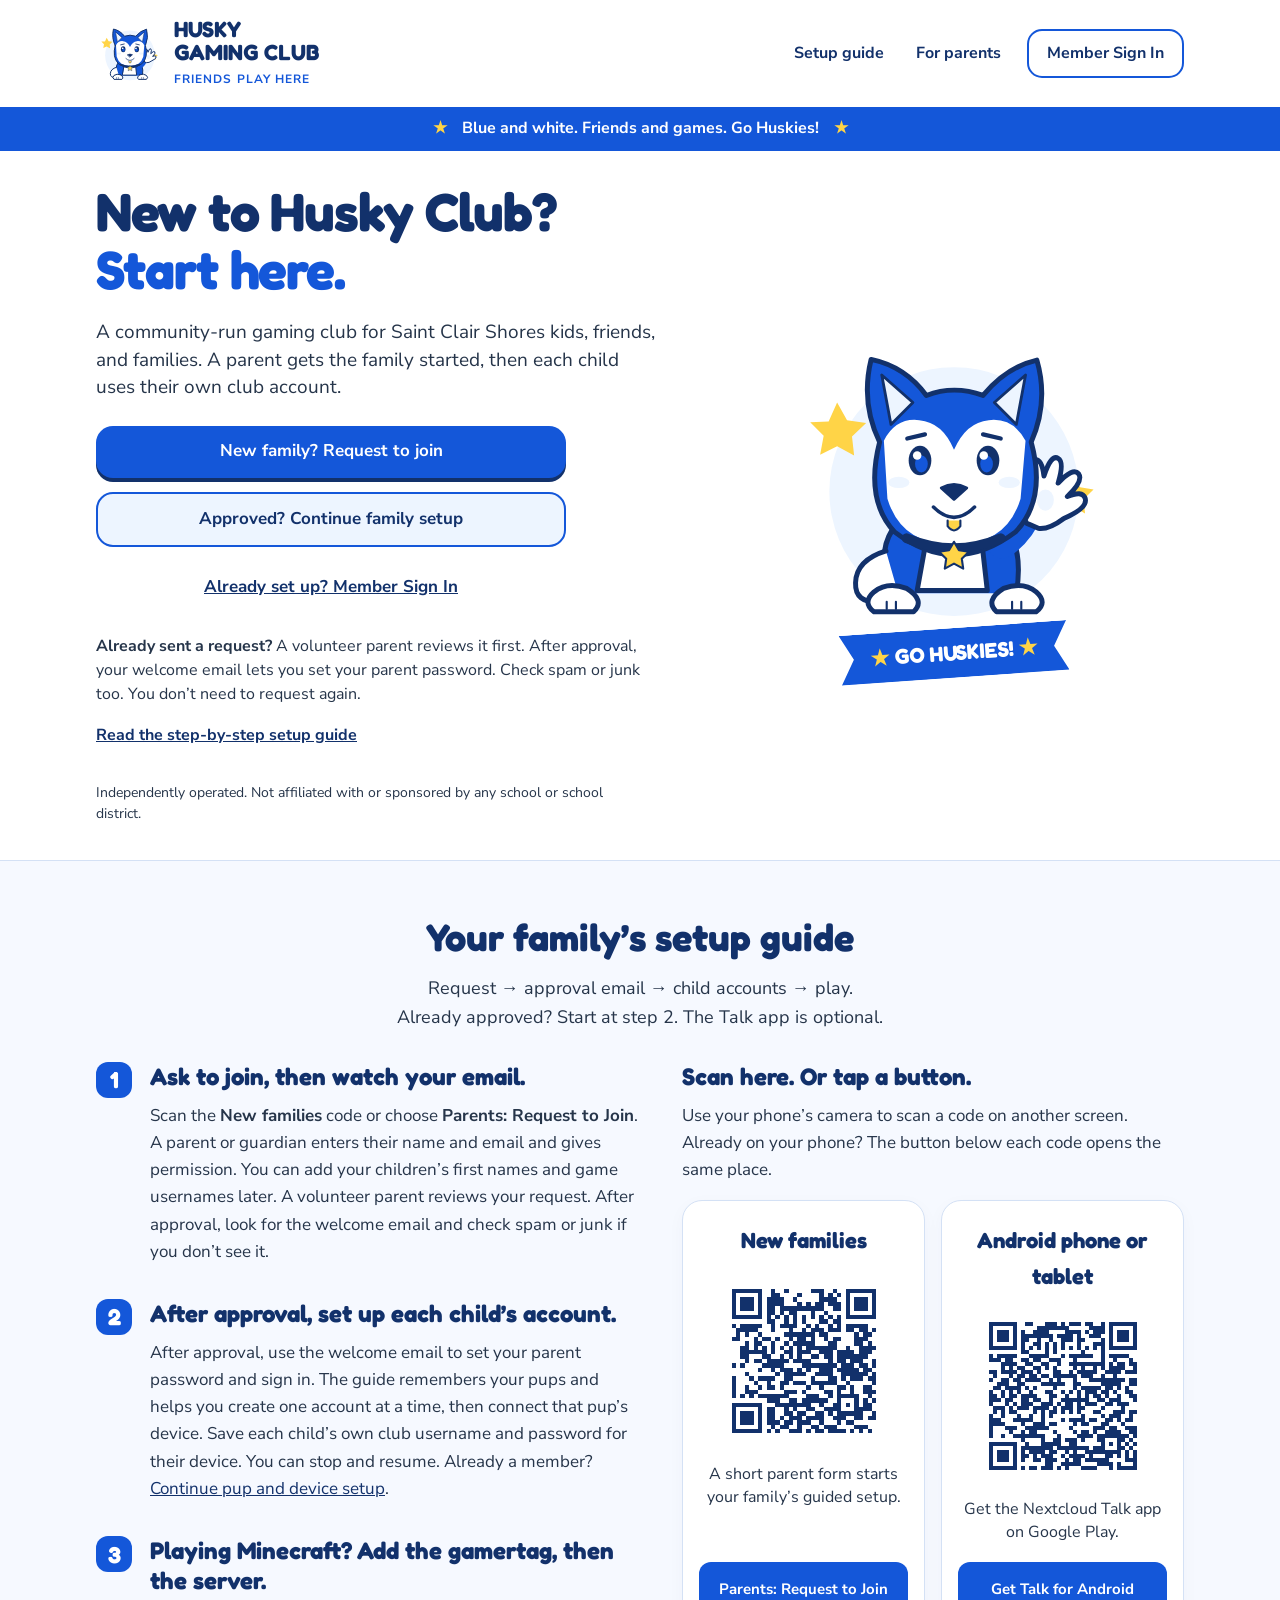
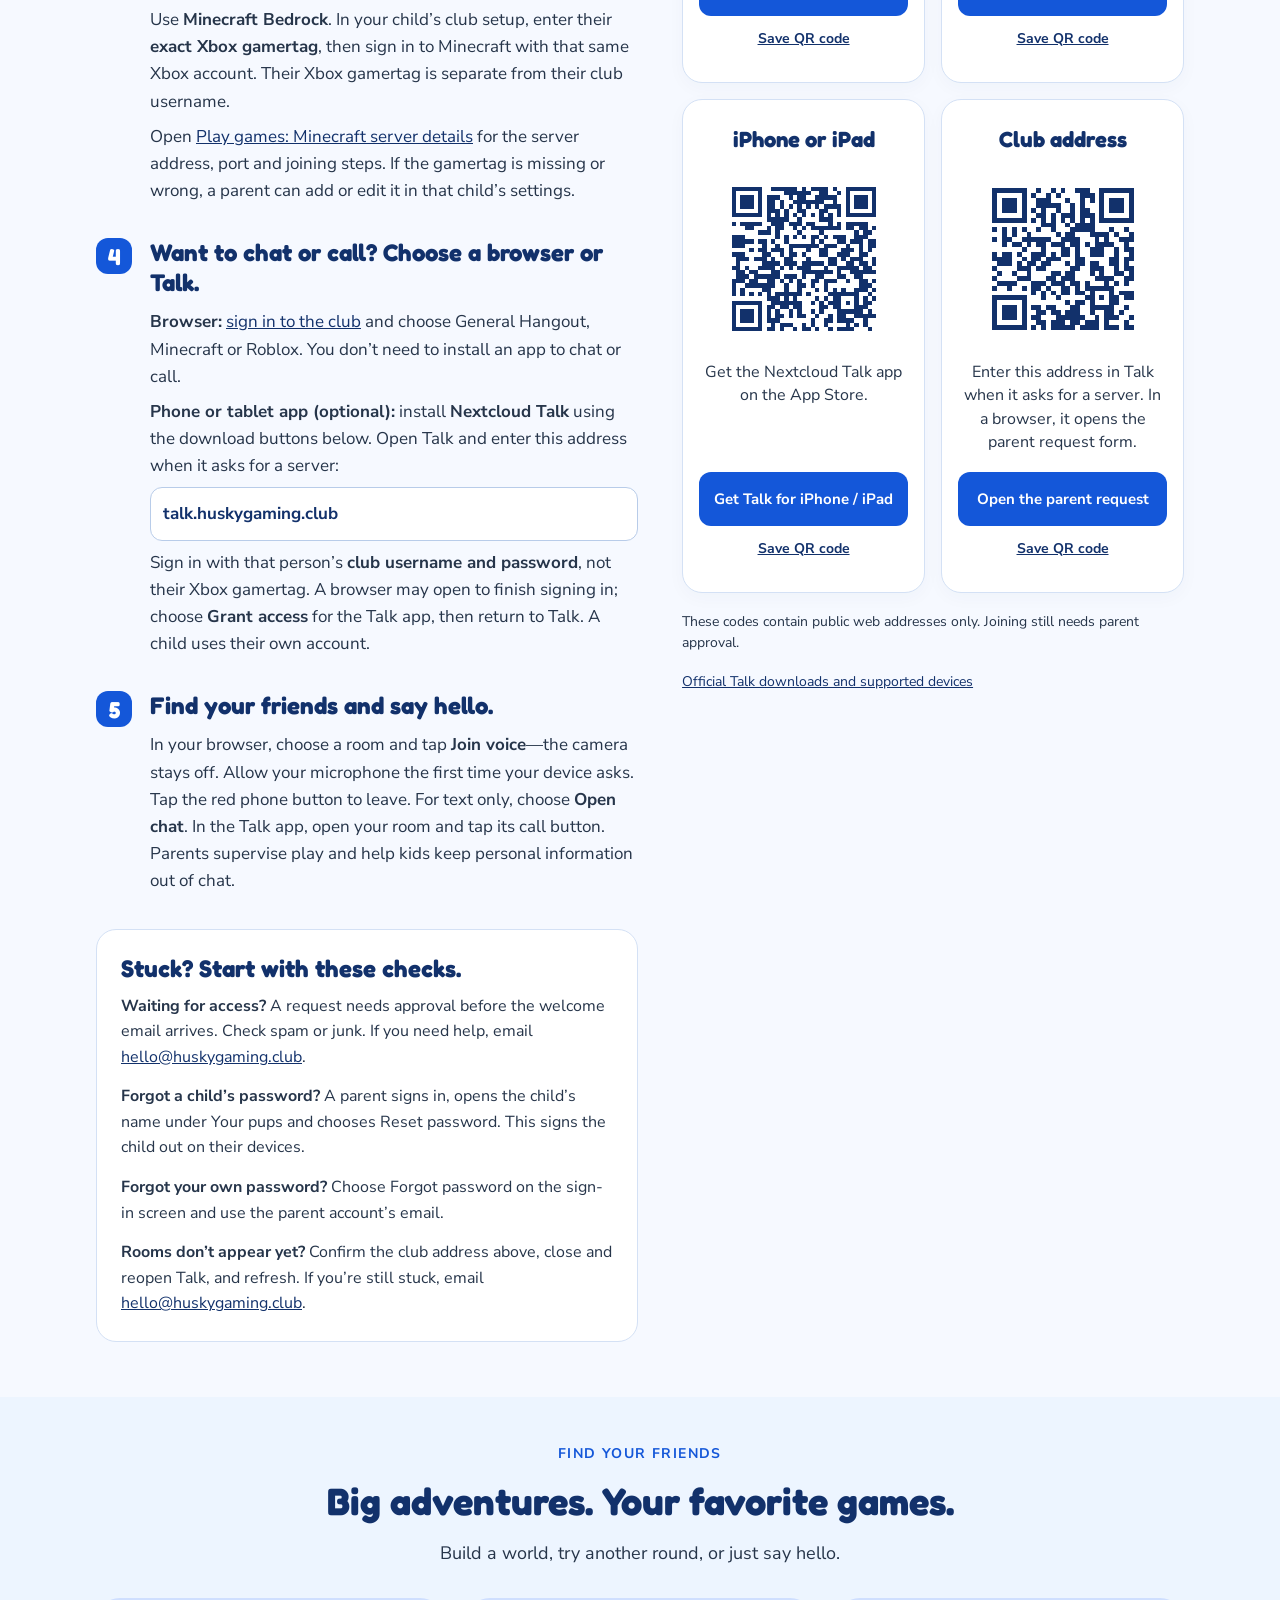
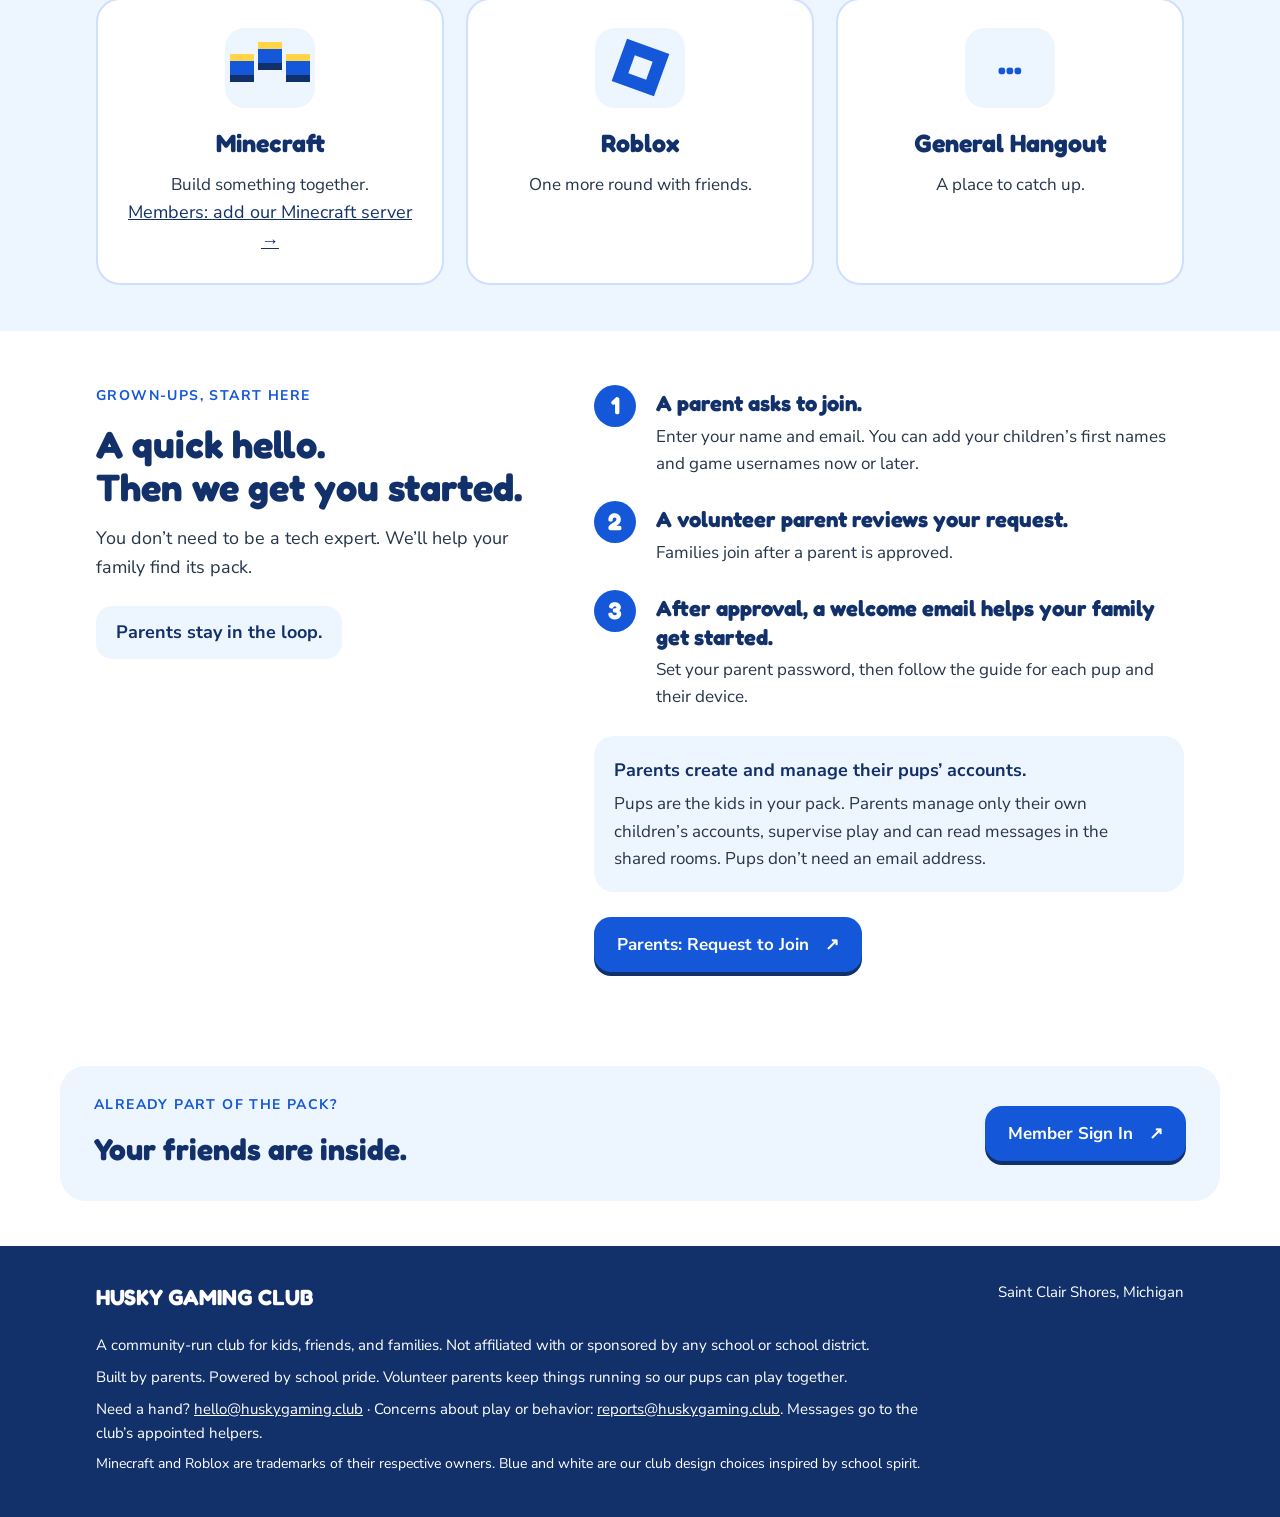
==== site/index.html @ d4281029 "Put family next steps at the top of the homepage" ====
<!doctype html>
<html lang="en"><head><meta charset="utf-8"><meta name="viewport" content="width=device-width, initial-scale=1"><meta name="description" content="A community-run gaming club for Saint Clair Shores kids, friends, and families. Independently operated, with parents in the loop."><meta name="theme-color" content="#1457D9"><meta http-equiv="Content-Security-Policy" content="default-src 'self'; script-src 'self'; style-src 'self'; img-src 'self'; connect-src 'none'; object-src 'none'; base-uri 'none'; form-action 'none'"><title>Husky Gaming Club | Saint Clair Shores</title><link rel="icon" href="./favicon.svg?v=blue-white-1" type="image/svg+xml"><link rel="stylesheet" href="./styles.css?v=20261111-start-here"><script src="./config.js?v=20261109-onboarding" defer></script><script src="./links.js" defer></script></head>
<body><a class="skip-link" href="#main">Skip to content</a><header class="wrap masthead"><a href="./" class="brand" aria-label="Husky Gaming Club home"><img src="./mascot.svg" alt=""><span>HUSKY<br>GAMING CLUB<small>FRIENDS PLAY HERE</small></span></a><nav aria-label="Main navigation"><a href="#get-started">Setup guide</a><a href="#parents">For parents</a><a id="nav-signin" class="signin" href="https://talk.huskygaming.club/apps/huskyclub/family">Member Sign In</a></nav></header>
<div class="team-strip"><span aria-hidden="true">★</span>Blue and white. Friends and games. Go Huskies!<span aria-hidden="true">★</span></div>
<main id="main"><section class="wrap hero" aria-labelledby="hero-title">
<div class="hero-copy"><h1 id="hero-title">New to Husky Club?<br><span>Start here.</span></h1>
<p class="intro">A community-run gaming club for Saint Clair Shores kids, friends, and families. A parent gets the family started, then each child uses their own club account.</p>
<div class="start-actions" aria-label="Choose your next step">
<a id="hero-join" class="button" href="https://talk.huskygaming.club/index.php/apps/huskyclub/">New family? Request to join</a>
<a class="button button-secondary" href="https://talk.huskygaming.club/apps/huskyclub/setup">Approved? Continue family setup</a>
<a class="text-link" href="https://talk.huskygaming.club/apps/huskyclub/family">Already set up? Member Sign In</a>
</div>
<p class="approval-note"><strong>Already sent a request?</strong> A volunteer parent reviews it first. After approval, your welcome email lets you set your parent password. Check spam or junk too. You don’t need to request again.</p>
<a class="setup-shortcut" href="#get-started">Read the step-by-step setup guide</a>
<p class="affiliation">Independently operated. Not affiliated with or sponsored by any school or school district.</p></div>
<div class="mascot-card"><img class="mascot" src="./mascot.svg" width="480" height="440" alt="Our friendly blue and white husky waves hello"><div class="pennant"><span aria-hidden="true">★</span> GO HUSKIES! <span aria-hidden="true">★</span></div></div></section>
<section id="get-started" class="setup-section" aria-labelledby="setup-title"><div class="wrap">
<div class="section-heading"><h2 id="setup-title">Your family’s setup guide</h2><p>Request → approval email → child accounts → play.<br>Already approved? Start at step 2. The Talk app is optional.</p></div>
<div class="setup-layout"><div class="setup-guide"><ol class="setup-steps">
<li><h3>Ask to join, then watch your email.</h3><p>Scan the <strong>New families</strong> code or choose <strong>Parents: Request to Join</strong>. A parent or guardian enters their name and email and gives permission. You can add your children’s first names and game usernames later. A volunteer parent reviews your request. After approval, look for the welcome email and check spam or junk if you don’t see it.</p></li>
<li id="family-setup"><h3>After approval, set up each child’s account.</h3><p>After approval, use the welcome email to set your parent password and sign in. The guide remembers your pups and helps you create one account at a time, then connect that pup’s device. Save each child’s own club username and password for their device. You can stop and resume. Already a member? <a href="https://talk.huskygaming.club/apps/huskyclub/setup">Continue pup and device setup</a>.</p></li>
<li id="minecraft-setup"><h3>Playing Minecraft? Add the gamertag, then the server.</h3><p>Use <strong>Minecraft Bedrock</strong>. In your child’s club setup, enter their <strong>exact Xbox gamertag</strong>, then sign in to Minecraft with that same Xbox account. Their Xbox gamertag is separate from their club username.</p><p>Open <a href="https://talk.huskygaming.club/apps/huskyclub/play">Play games: Minecraft server details</a> for the server address, port and joining steps. If the gamertag is missing or wrong, a parent can add or edit it in that child’s settings.</p></li>
<li id="talk-setup"><h3>Want to chat or call? Choose a browser or Talk.</h3><p><strong>Browser:</strong> <a href="https://talk.huskygaming.club/apps/huskyclub/family">sign in to the club</a> and choose General Hangout, Minecraft or Roblox. You don’t need to install an app to chat or call.</p><p><strong>Phone or tablet app (optional):</strong> install <strong>Nextcloud Talk</strong> using the download buttons below. Open Talk and enter this address when it asks for a server:</p><p class="server-address"><strong>talk.huskygaming.club</strong></p><p>Sign in with that person’s <strong>club username and password</strong>, not their Xbox gamertag. A browser may open to finish signing in; choose <strong>Grant access</strong> for the Talk app, then return to Talk. A child uses their own account.</p></li>
<li><h3>Find your friends and say hello.</h3><p>In your browser, choose a room and tap <strong>Join voice</strong>—the camera stays off. Allow your microphone the first time your device asks. Tap the red phone button to leave. For text only, choose <strong>Open chat</strong>. In the Talk app, open your room and tap its call button. Parents supervise play and help kids keep personal information out of chat.</p></li>
</ol><div id="setup-help" class="setup-help"><h3>Stuck? Start with these checks.</h3><p><strong>Waiting for access?</strong> A request needs approval before the welcome email arrives. Check spam or junk. If you need help, email <a href="mailto:hello@huskygaming.club">hello@huskygaming.club</a>.</p><p><strong>Forgot a child’s password?</strong> A parent signs in, opens the child’s name under Your pups and chooses Reset password. This signs the child out on their devices.</p><p><strong>Forgot your own password?</strong> Choose Forgot password on the sign-in screen and use the parent account’s email.</p><p><strong>Rooms don’t appear yet?</strong> Confirm the club address above, close and reopen Talk, and refresh. If you’re still stuck, email <a href="mailto:hello@huskygaming.club">hello@huskygaming.club</a>.</p></div></div>
<div class="qr-area"><div class="qr-intro"><h3>Scan here. Or tap a button.</h3><p>Use your phone’s camera to scan a code on another screen. Already on your phone? The button below each code opens the same place.</p></div><div class="qr-grid">
<article class="qr-card"><h3>New families</h3><img src="./qr/join.png" width="180" height="180" loading="lazy" alt="QR code: New families"><p>A short parent form starts your family’s guided setup.</p><a class="button" href="https://talk.huskygaming.club/index.php/apps/huskyclub/">Parents: Request to Join</a><a class="qr-download" href="./qr/join.png" download="husky-join-qr.png">Save QR code</a></article><article class="qr-card"><h3>Android phone or tablet</h3><img src="./qr/android.png" width="180" height="180" loading="lazy" alt="QR code: Android phone or tablet"><p>Get the Nextcloud Talk app on Google Play.</p><a class="button" href="https://play.google.com/store/apps/details?id=com.nextcloud.talk2">Get Talk for Android</a><a class="qr-download" href="./qr/android.png" download="husky-android-qr.png">Save QR code</a></article><article class="qr-card"><h3>iPhone or iPad</h3><img src="./qr/iphone.png" width="180" height="180" loading="lazy" alt="QR code: iPhone or iPad"><p>Get the Nextcloud Talk app on the App Store.</p><a class="button" href="https://apps.apple.com/app/nextcloud-talk/id1296825574">Get Talk for iPhone / iPad</a><a class="qr-download" href="./qr/iphone.png" download="husky-iphone-qr.png">Save QR code</a></article><article class="qr-card"><h3>Club address</h3><img src="./qr/club.png" width="180" height="180" loading="lazy" alt="QR code: Club address"><p>Enter this address in Talk when it asks for a server. In a browser, it opens the parent request form.</p><a class="button" href="https://talk.huskygaming.club">Open the parent request</a><a class="qr-download" href="./qr/club.png" download="husky-club-qr.png">Save QR code</a></article></div><p class="qr-note">These codes contain public web addresses only. Joining still needs parent approval.</p><p class="qr-note"><a href="https://nextcloud.com/install/">Official Talk downloads and supported devices</a></p></div></div></div></section>
<section id="club" class="club-section" aria-labelledby="club-title"><div class="wrap"><div class="section-heading"><p class="eyebrow">FIND YOUR FRIENDS</p><h2 id="club-title">Big adventures. Your favorite games.</h2><p>Build a world, try another round, or just say hello.</p></div><div class="games"><article class="game"><div class="tile blocks" aria-hidden="true"><i></i><i></i><i></i></div><h3>Minecraft</h3><p>Build something together.</p><a href="https://talk.huskygaming.club/apps/huskyclub/play">Members: add our Minecraft server →</a></article><article class="game"><div class="tile roblox" aria-hidden="true"><i></i></div><h3>Roblox</h3><p>One more round with friends.</p></article><article class="game"><div class="tile chat" aria-hidden="true">···</div><h3>General Hangout</h3><p>A place to catch up.</p></article></div></div></section>
<section id="parents" class="wrap parents" aria-labelledby="parents-title"><div><p class="eyebrow">GROWN-UPS, START HERE</p><h2 id="parents-title">A quick hello.<br>Then we get you started.</h2><p>You don’t need to be a tech expert. We’ll help your family find its pack.</p><span class="parent-sticker">Parents stay in the loop.</span></div><div><ol class="steps"><li><div><h3>A parent asks to join.</h3><p>Enter your name and email. You can add your children’s first names and game usernames now or later.</p></div></li><li><div><h3>A volunteer parent reviews your request.</h3><p>Families join after a parent is approved.</p></div></li><li><div><h3>After approval, a welcome email helps your family get started.</h3><p>Set your parent password, then follow the guide for each pup and their device.</p></div></li></ol><div class="parent-note"><strong>Parents create and manage their pups’ accounts.</strong><p>Pups are the kids in your pack. Parents manage only their own children’s accounts, supervise play and can read messages in the shared rooms. Pups don’t need an email address.</p></div><a id="join-link" class="button" href="https://talk.huskygaming.club/index.php/apps/huskyclub/">Parents: Request to Join <span aria-hidden="true">↗</span></a><p id="join-pending" hidden>Membership requests are opening soon.</p></div></section>

<section id="access" class="wrap access" aria-labelledby="access-title"><div><p class="eyebrow">ALREADY PART OF THE PACK?</p><h2 id="access-title">Your friends are inside.</h2></div><a id="signin-link" class="button" href="https://talk.huskygaming.club/apps/huskyclub/family">Member Sign In <span aria-hidden="true">↗</span></a><p id="signin-pending" hidden>Member sign-in is coming soon.</p></section></main><footer><div class="wrap"><div class="footer-top"><strong>HUSKY GAMING CLUB</strong><span>Saint Clair Shores, Michigan</span></div><p>A community-run club for kids, friends, and families. Not affiliated with or sponsored by any school or school district.</p><p>Built by parents. Powered by school pride. Volunteer parents keep things running so our pups can play together.</p><p>Need a hand? <a href="mailto:hello@huskygaming.club">hello@huskygaming.club</a> · Concerns about play or behavior: <a href="mailto:reports@huskygaming.club">reports@huskygaming.club</a>. Messages go to the club’s appointed helpers.</p><p class="footer-small">Minecraft and Roblox are trademarks of their respective owners. Blue and white are our club design choices inspired by school spirit.</p></div></footer></body></html>
---- site/styles.css ----
@font-face{font-family:Fredoka;src:url("./fonts/Fredoka-Bold.ttf") format("truetype");font-weight:700;font-display:swap}@font-face{font-family:"Nunito Sans";src:url("./fonts/NunitoSans-Regular.ttf") format("truetype");font-weight:400;font-display:swap}@font-face{font-family:"Nunito Sans";src:url("./fonts/NunitoSans-Bold.ttf") format("truetype");font-weight:700;font-display:swap}
:root{--blue:#1457D9;--deep:#12316B;--ice:#EDF5FF;--yellow:#FFD447;--text:#26354A;--white:#FFFFFF}
*{box-sizing:border-box}html{scroll-behavior:smooth;scroll-padding-top:24px}body{margin:0;background:var(--white);color:var(--text);font:18px/1.6 "Nunito Sans",Arial,sans-serif}h1,h2,h3,.brand,.pennant{font-family:Fredoka,"Arial Rounded MT Bold",sans-serif;font-weight:700;color:var(--deep)}h1,h2,h3,p{margin-top:0}a{color:var(--deep)}a:focus-visible,button:focus-visible,summary:focus-visible{outline:3px solid var(--deep);outline-offset:5px}[hidden]{display:none!important}.wrap{max-width:1160px;margin:auto;padding-left:36px;padding-right:36px}.skip-link{position:absolute;top:-100px;left:20px;padding:12px;background:var(--yellow);z-index:10}.skip-link:focus{top:12px}.masthead{display:flex;align-items:center;justify-content:space-between;gap:24px;padding-top:18px;padding-bottom:18px}.brand{display:flex;align-items:center;gap:10px;text-decoration:none;font-size:22px;line-height:1.05}.brand img{width:68px;height:62px;object-fit:contain}.brand small{display:block;font:700 12px/1.6 "Nunito Sans",sans-serif;letter-spacing:.09em;color:var(--blue);margin-top:6px}nav{display:flex;gap:20px;align-items:center}nav a{padding:12px 6px;min-height:48px;text-decoration:none;font-weight:700;font-size:16px}nav .signin{border:2px solid var(--blue);border-radius:15px;padding:10px 18px}.team-strip{background:var(--blue);color:white;text-align:center;padding:9px 20px;font-weight:700;font-size:16px}.team-strip span{color:var(--yellow);padding:0 15px}.hero{display:grid;grid-template-columns:1.15fr 1fr;align-items:center;gap:30px;padding-top:46px;padding-bottom:56px}.eyebrow{font-size:14px;letter-spacing:.1em;color:var(--blue);font-weight:700;margin-bottom:15px}.hero h1{font-size:clamp(42px,4.8vw,62px);line-height:1.08;letter-spacing:-.02em;margin-bottom:20px}.hero h1 span{color:var(--blue)}.intro{font-size:21px;line-height:1.45;max-width:510px;margin-bottom:24px}.actions{display:flex;align-items:center;gap:18px;flex-wrap:wrap}.button{display:inline-flex;align-items:center;justify-content:center;gap:16px;min-height:52px;padding:14px 23px;background:var(--blue);color:white;border-radius:17px;font-weight:700;text-decoration:none;border:0;box-shadow:0 4px 0 var(--deep);transition:transform .16s,box-shadow .16s;font-size:17px}.button:hover{transform:translateY(-3px);box-shadow:0 7px 0 var(--deep)}.text-link{font-size:17px;font-weight:700;padding:12px 0;min-height:48px}.affiliation{font-size:14px;line-height:1.5;margin:24px 0 0;max-width:510px}.mascot-card{position:relative;text-align:center}.mascot{height:auto;width:100%;max-width:430px;display:block;margin:auto;transition:transform .2s}.mascot-card:hover .mascot{transform:rotate(-2deg)}.pennant{display:inline-block;background:var(--blue);color:white;font-size:21px;padding:8px 30px;clip-path:polygon(0 0,100% 0,94% 50%,100% 100%,0 100%,6% 50%);transform:rotate(-4deg);margin-top:-15px}.pennant span{color:var(--yellow)}.club-section{background:var(--ice);padding:46px 0}.section-heading{text-align:center;max-width:650px;margin:0 auto 30px}.section-heading h2,.parents h2{font-size:38px;line-height:1.14;margin-bottom:15px}.games{display:grid;grid-template-columns:repeat(3,1fr);gap:22px}.game{border:2px solid #CFDFFF;border-radius:24px;background:white;padding:28px;text-align:center}.game h3{font-size:25px;margin:15px 0 8px}.game p{margin:0;font-size:17px}.tile{width:90px;height:80px;margin:auto;display:flex;align-items:center;justify-content:center;gap:4px;background:var(--ice);border-radius:20px;color:var(--blue);font-family:Fredoka;font-size:35px}.blocks i{display:block;width:24px;height:28px;background:var(--blue);border-bottom:7px solid var(--deep);border-top:7px solid var(--yellow)}.blocks i:nth-child(2){transform:translateY(-12px)}.roblox i{display:block;width:45px;height:45px;border:13px solid var(--blue);transform:rotate(20deg)}.parents{padding-top:54px;padding-bottom:54px;display:grid;grid-template-columns:.9fr 1.2fr;gap:56px;align-items:start}.parent-sticker{display:inline-block;margin-top:6px;padding:12px 20px;background:var(--ice);border-radius:16px;font-weight:700;color:var(--deep)}.steps{list-style:none;padding:0;margin:0;counter-reset:steps}.steps li{counter-increment:steps;display:flex;gap:20px;align-items:flex-start;margin-bottom:24px}.steps li:before{content:counter(steps);flex:none;display:grid;place-items:center;width:42px;height:42px;background:var(--blue);border-radius:50%;color:white;font-family:Fredoka;font-size:24px}.steps h3{font-size:22px;line-height:1.3;margin:4px 0 5px}.steps p{font-size:17px;margin:0}.parent-note{background:var(--ice);border-radius:20px;padding:20px;margin:25px 0}.parent-note strong{color:var(--deep)}.parent-note p{margin:6px 0 0;font-size:17px}.access{border-radius:26px;padding:28px 34px;background:var(--ice);display:flex;justify-content:space-between;align-items:center;gap:24px;margin-bottom:45px}.access h2{font-size:30px;margin:0}.access .eyebrow{margin-bottom:8px}footer{background:var(--deep);color:white;padding:34px 0;font-size:15px}.footer-top{display:flex;justify-content:space-between;gap:20px;margin-bottom:18px}.footer-top strong{font-family:Fredoka;font-size:22px}footer p{max-width:850px;margin:8px 0}.footer-small{font-size:14px}
@media(max-width:760px){.wrap{padding-left:22px;padding-right:22px}.masthead{gap:14px}.brand{font-size:18px}.brand img{width:50px;height:50px}.brand small{display:none}nav{gap:0}nav a:not(.signin){display:none}nav .signin{font-size:14px;padding:10px 12px;white-space:nowrap}.team-strip{font-size:14px}.team-strip span{padding:0 7px}.hero{grid-template-columns:1fr;padding-top:24px;padding-bottom:36px;gap:22px}.mascot-card{order:-1;max-width:195px;margin:auto}.pennant{font-size:15px;padding:5px 22px;margin-top:-10px}.hero h1{font-size:40px;line-height:1.08}.hero .eyebrow{display:none}.intro{font-size:18px;margin-bottom:18px}.actions{gap:14px}.button{width:100%;min-height:54px;font-size:17px}.actions .text-link{width:100%;text-align:center;padding:8px}.affiliation{margin-top:14px}.club-section{padding:35px 0}.section-heading h2,.parents h2{font-size:31px}.games{grid-template-columns:1fr;gap:15px}.game{display:grid;grid-template-columns:80px 1fr;text-align:left;column-gap:18px;padding:22px}.tile{grid-row:1/3;width:75px;height:75px}.game h3{margin:4px 0;font-size:23px}.game p{font-size:16px}.parents{grid-template-columns:1fr;gap:28px;padding-top:38px;padding-bottom:38px}.access{display:block;margin-left:22px;margin-right:22px;padding:25px 22px}.access .button{margin-top:20px}.footer-top{display:block}.footer-top span{display:block;margin-top:8px}}@media(prefers-reduced-motion:reduce){html{scroll-behavior:auto}.button,.mascot{transition:none}.button:hover,.mascot-card:hover .mascot{transform:none}}

.setup-shortcut{display:block;flex-basis:100%;font-size:16px;font-weight:700;min-height:44px;padding:9px 0}.setup-section{background:#F6F9FF;border-top:1px solid #D4E1F5;padding:55px 0}.setup-layout{display:grid;grid-template-columns:1.08fr 1fr;gap:44px;align-items:start}.setup-steps{counter-reset:setup;list-style:none;padding:0;margin:0}.setup-steps>li{counter-increment:setup;position:relative;padding:0 0 26px 54px}.setup-steps>li:before{content:counter(setup);position:absolute;left:0;top:0;width:36px;height:36px;display:grid;place-items:center;background:#1457D9;color:white;border-radius:12px;font:700 23px Fredoka}.setup-steps h3,.setup-help h3,.qr-intro h3{font-size:24px;line-height:1.25;margin-bottom:10px}.setup-steps p{font-size:17px;margin:8px 0}.server-address{background:white;border:1px solid #B8CCE9;border-radius:12px;padding:12px;overflow-wrap:anywhere;color:#12316B}.setup-help{background:white;border:1px solid #D4E1F5;border-radius:20px;padding:24px}.setup-help p{font-size:16px;margin-bottom:14px}.setup-help p:last-child{margin:0}.qr-intro p{font-size:17px}.qr-grid{display:grid;grid-template-columns:1fr 1fr;gap:16px}.qr-card{background:white;border:1px solid #D4E1F5;box-shadow:0 5px 18px #12316B08;border-radius:20px;text-align:center;padding:22px 16px;display:flex;flex-direction:column;align-items:center}.qr-card h3{font-size:22px;margin:0 0 12px}.qr-card img{width:180px;max-width:100%;height:auto;image-rendering:pixelated}.qr-card p{font-size:16px;line-height:1.45;margin:12px 0 18px;flex:1}.qr-card .button{font-size:15px;line-height:1.35;min-height:54px;width:100%;padding:12px;box-shadow:none;border-radius:12px}.qr-download{min-height:44px;padding:12px 4px 0;font-size:14px;font-weight:700}.qr-note{font-size:14px;line-height:1.5;margin:18px 0 0}.access{margin-top:40px}@media(max-width:900px){.setup-layout{grid-template-columns:1fr;gap:32px}.qr-card img{width:180px}}@media(max-width:460px){.qr-grid{grid-template-columns:1fr}.qr-card{display:grid;grid-template-columns:112px 1fr;gap:10px 14px;text-align:left;padding:20px}.qr-card img{grid-column:1;grid-row:1/4;width:112px}.qr-card h3{grid-column:2;margin:0;font-size:21px}.qr-card p{grid-column:2;margin:0;font-size:15px}.qr-card .button,.qr-download{grid-column:1/-1;text-align:center}.setup-steps>li{padding-left:48px}.setup-section{padding:35px 0}.setup-shortcut{font-size:15px}.server-address{font-size:15px}}
@media print{nav,.skip-link,.hero,.club-section,.parents,.access,footer,.team-strip,.qr-download{display:none!important}.setup-section{padding:0;background:white}.setup-layout{display:block}.qr-grid{grid-template-columns:repeat(2,1fr)}.qr-card{break-inside:avoid}.setup-help{break-inside:avoid}.button{box-shadow:none}.setup-section a{color:#12316B}.qr-card .button{background:white;color:#12316B;border:1px solid #12316B}}

/* Keep the first useful action ahead of decoration, especially on phones. */
.hero{padding-top:32px;padding-bottom:36px;grid-template-columns:1.3fr 1fr}
.hero h1{font-size:clamp(36px,4.2vw,54px)}
.hero .intro{font-size:19px;max-width:560px}
.start-actions{display:flex;flex-direction:column;align-items:stretch;gap:14px;max-width:470px}
.start-actions .button{text-align:center;line-height:1.35}
.button-secondary{background:var(--ice);color:var(--deep);border:2px solid var(--blue);box-shadow:none}
.button-secondary:hover{box-shadow:none}
.start-actions .text-link{text-align:center}
.approval-note{font-size:16px;line-height:1.5;margin:22px 0 0;max-width:560px}
.hero .setup-shortcut{margin-top:8px}
.hero .mascot{max-width:340px}
footer a{color:white}
@media(max-width:760px){.hero{grid-template-columns:1fr;padding-top:24px;gap:0}.hero .mascot-card{display:none}.hero h1{font-size:38px}.hero .intro{font-size:18px}.start-actions{max-width:none}.approval-note{font-size:16px}}
@media print{.setup-section{border:0}.setup-section .section-heading{margin-bottom:20px}}
@media(max-width:380px){.masthead{gap:10px;padding-left:18px;padding-right:18px}.brand{font-size:16px;gap:8px}.brand img{width:42px;height:42px}nav .signin{font-size:13px;padding:9px 10px}}
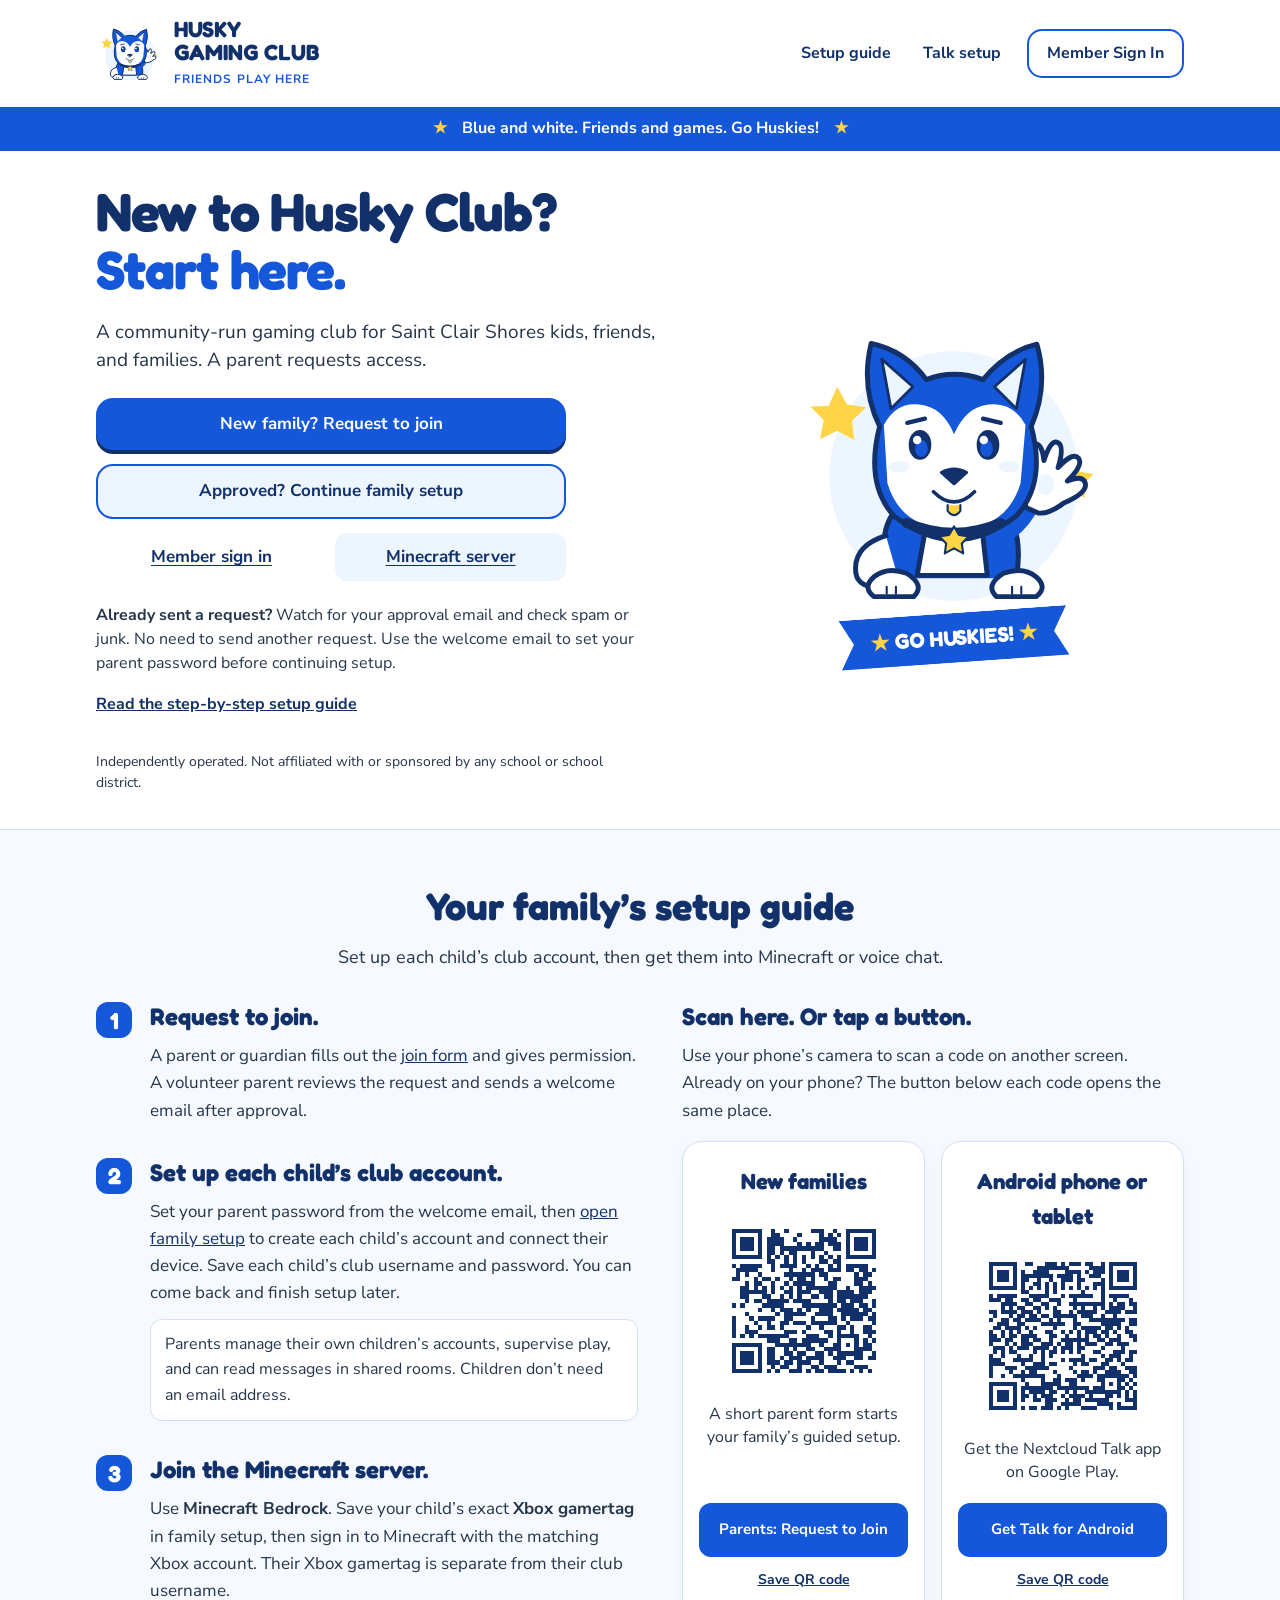
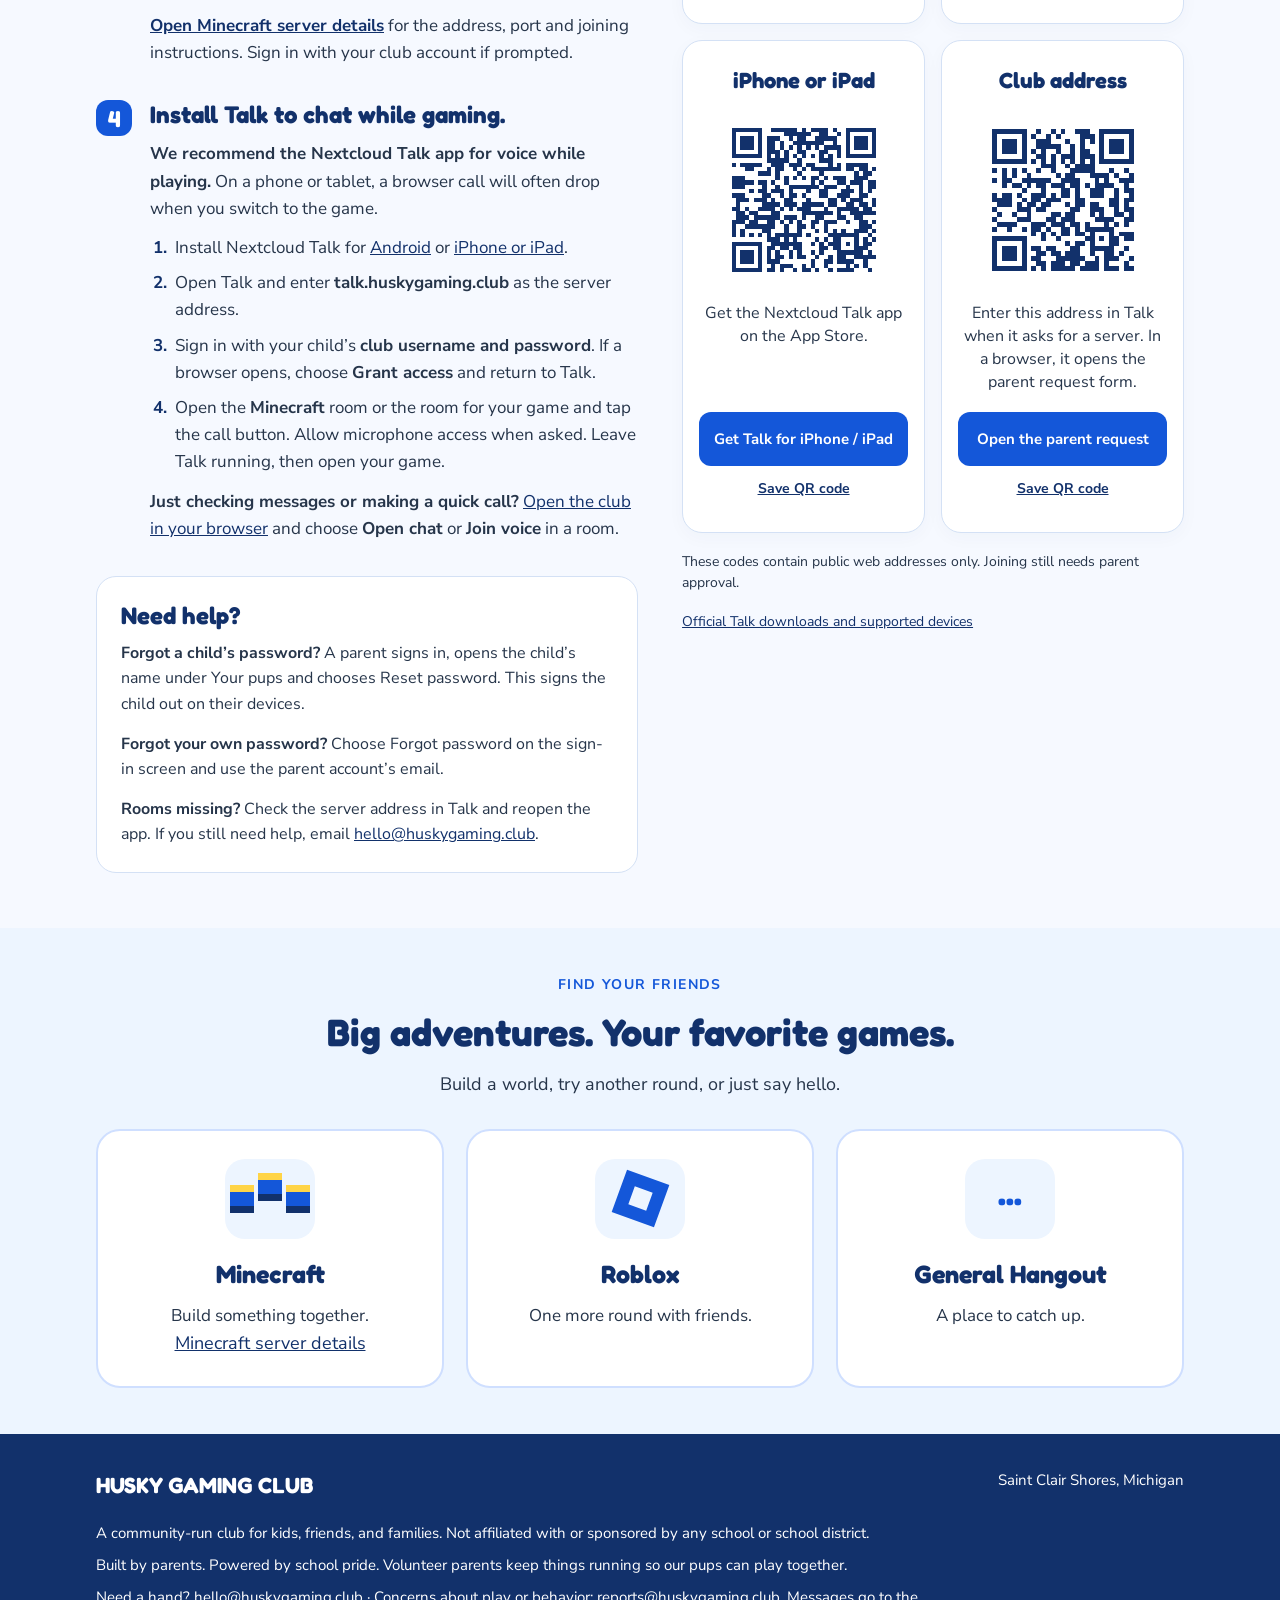
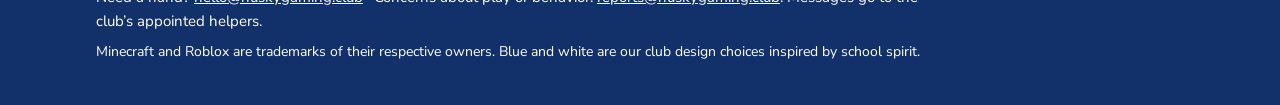
==== commit 31d4a002: "Clarify Husky onboarding, Minecraft access, and voice setup" ====
--- a/site/index.html
+++ b/site/index.html
@@ -1,31 +1,64 @@
 <!doctype html>
-<html lang="en"><head><meta charset="utf-8"><meta name="viewport" content="width=device-width, initial-scale=1"><meta name="description" content="A community-run gaming club for Saint Clair Shores kids, friends, and families. Independently operated, with parents in the loop."><meta name="theme-color" content="#1457D9"><meta http-equiv="Content-Security-Policy" content="default-src 'self'; script-src 'self'; style-src 'self'; img-src 'self'; connect-src 'none'; object-src 'none'; base-uri 'none'; form-action 'none'"><title>Husky Gaming Club | Saint Clair Shores</title><link rel="icon" href="./favicon.svg?v=blue-white-1" type="image/svg+xml"><link rel="stylesheet" href="./styles.css?v=20261111-start-here"><script src="./config.js?v=20261109-onboarding" defer></script><script src="./links.js" defer></script></head>
-<body><a class="skip-link" href="#main">Skip to content</a><header class="wrap masthead"><a href="./" class="brand" aria-label="Husky Gaming Club home"><img src="./mascot.svg" alt=""><span>HUSKY<br>GAMING CLUB<small>FRIENDS PLAY HERE</small></span></a><nav aria-label="Main navigation"><a href="#get-started">Setup guide</a><a href="#parents">For parents</a><a id="nav-signin" class="signin" href="https://talk.huskygaming.club/apps/huskyclub/family">Member Sign In</a></nav></header>
+<html lang="en"><head><meta charset="utf-8"><meta name="viewport" content="width=device-width, initial-scale=1"><meta name="description" content="A community-run gaming club for Saint Clair Shores kids, friends, and families. Independently operated, with parents in the loop."><meta name="theme-color" content="#1457D9"><meta http-equiv="Content-Security-Policy" content="default-src 'self'; script-src 'self'; style-src 'self'; img-src 'self'; connect-src 'none'; object-src 'none'; base-uri 'none'; form-action 'none'"><title>Husky Gaming Club | Saint Clair Shores</title><link rel="icon" href="./favicon.svg?v=blue-white-1" type="image/svg+xml"><link rel="stylesheet" href="./styles.css?v=20261111-play-and-talk"><script src="./config.js?v=20261109-onboarding" defer></script><script src="./links.js" defer></script></head>
+<body><a class="skip-link" href="#main">Skip to content</a><header class="wrap masthead"><a href="./" class="brand" aria-label="Husky Gaming Club home"><img src="./mascot.svg" alt=""><span>HUSKY<br>GAMING CLUB<small>FRIENDS PLAY HERE</small></span></a><nav aria-label="Main navigation"><a href="#get-started">Setup guide</a><a href="#talk-setup">Talk setup</a><a id="nav-signin" class="signin" href="https://talk.huskygaming.club/apps/huskyclub/family">Member Sign In</a></nav></header>
 <div class="team-strip"><span aria-hidden="true">★</span>Blue and white. Friends and games. Go Huskies!<span aria-hidden="true">★</span></div>
 <main id="main"><section class="wrap hero" aria-labelledby="hero-title">
 <div class="hero-copy"><h1 id="hero-title">New to Husky Club?<br><span>Start here.</span></h1>
-<p class="intro">A community-run gaming club for Saint Clair Shores kids, friends, and families. A parent gets the family started, then each child uses their own club account.</p>
-<div class="start-actions" aria-label="Choose your next step">
-<a id="hero-join" class="button" href="https://talk.huskygaming.club/index.php/apps/huskyclub/">New family? Request to join</a>
-<a class="button button-secondary" href="https://talk.huskygaming.club/apps/huskyclub/setup">Approved? Continue family setup</a>
-<a class="text-link" href="https://talk.huskygaming.club/apps/huskyclub/family">Already set up? Member Sign In</a>
+<p class="intro">A community-run gaming club for Saint Clair Shores kids, friends, and families. A parent requests access.</p>
+<div id="access" class="start-actions" role="group" aria-label="Choose your next step">
+  <a id="join-link" class="button" href="https://talk.huskygaming.club/index.php/apps/huskyclub/">New family? Request to join</a>
+  <p id="join-pending" hidden>Membership requests are opening soon.</p>
+  <a class="button button-secondary" href="https://talk.huskygaming.club/apps/huskyclub/setup">Approved? Continue family setup</a>
+  <div class="member-shortcuts">
+    <a id="signin-link" class="text-link" href="https://talk.huskygaming.club/apps/huskyclub/family">Member sign in</a>
+    <a class="text-link minecraft-shortcut" href="https://talk.huskygaming.club/apps/huskyclub/play">Minecraft server</a>
+  </div>
+  <p id="signin-pending" hidden>Member sign-in is coming soon.</p>
 </div>
-<p class="approval-note"><strong>Already sent a request?</strong> A volunteer parent reviews it first. After approval, your welcome email lets you set your parent password. Check spam or junk too. You don’t need to request again.</p>
+<p class="approval-note"><strong>Already sent a request?</strong> Watch for your approval email and check spam or junk. No need to send another request. Use the welcome email to set your parent password before continuing setup.</p>
 <a class="setup-shortcut" href="#get-started">Read the step-by-step setup guide</a>
 <p class="affiliation">Independently operated. Not affiliated with or sponsored by any school or school district.</p></div>
 <div class="mascot-card"><img class="mascot" src="./mascot.svg" width="480" height="440" alt="Our friendly blue and white husky waves hello"><div class="pennant"><span aria-hidden="true">★</span> GO HUSKIES! <span aria-hidden="true">★</span></div></div></section>
 <section id="get-started" class="setup-section" aria-labelledby="setup-title"><div class="wrap">
-<div class="section-heading"><h2 id="setup-title">Your family’s setup guide</h2><p>Request → approval email → child accounts → play.<br>Already approved? Start at step 2. The Talk app is optional.</p></div>
-<div class="setup-layout"><div class="setup-guide"><ol class="setup-steps">
-<li><h3>Ask to join, then watch your email.</h3><p>Scan the <strong>New families</strong> code or choose <strong>Parents: Request to Join</strong>. A parent or guardian enters their name and email and gives permission. You can add your children’s first names and game usernames later. A volunteer parent reviews your request. After approval, look for the welcome email and check spam or junk if you don’t see it.</p></li>
-<li id="family-setup"><h3>After approval, set up each child’s account.</h3><p>After approval, use the welcome email to set your parent password and sign in. The guide remembers your pups and helps you create one account at a time, then connect that pup’s device. Save each child’s own club username and password for their device. You can stop and resume. Already a member? <a href="https://talk.huskygaming.club/apps/huskyclub/setup">Continue pup and device setup</a>.</p></li>
-<li id="minecraft-setup"><h3>Playing Minecraft? Add the gamertag, then the server.</h3><p>Use <strong>Minecraft Bedrock</strong>. In your child’s club setup, enter their <strong>exact Xbox gamertag</strong>, then sign in to Minecraft with that same Xbox account. Their Xbox gamertag is separate from their club username.</p><p>Open <a href="https://talk.huskygaming.club/apps/huskyclub/play">Play games: Minecraft server details</a> for the server address, port and joining steps. If the gamertag is missing or wrong, a parent can add or edit it in that child’s settings.</p></li>
-<li id="talk-setup"><h3>Want to chat or call? Choose a browser or Talk.</h3><p><strong>Browser:</strong> <a href="https://talk.huskygaming.club/apps/huskyclub/family">sign in to the club</a> and choose General Hangout, Minecraft or Roblox. You don’t need to install an app to chat or call.</p><p><strong>Phone or tablet app (optional):</strong> install <strong>Nextcloud Talk</strong> using the download buttons below. Open Talk and enter this address when it asks for a server:</p><p class="server-address"><strong>talk.huskygaming.club</strong></p><p>Sign in with that person’s <strong>club username and password</strong>, not their Xbox gamertag. A browser may open to finish signing in; choose <strong>Grant access</strong> for the Talk app, then return to Talk. A child uses their own account.</p></li>
-<li><h3>Find your friends and say hello.</h3><p>In your browser, choose a room and tap <strong>Join voice</strong>—the camera stays off. Allow your microphone the first time your device asks. Tap the red phone button to leave. For text only, choose <strong>Open chat</strong>. In the Talk app, open your room and tap its call button. Parents supervise play and help kids keep personal information out of chat.</p></li>
-</ol><div id="setup-help" class="setup-help"><h3>Stuck? Start with these checks.</h3><p><strong>Waiting for access?</strong> A request needs approval before the welcome email arrives. Check spam or junk. If you need help, email <a href="mailto:hello@huskygaming.club">hello@huskygaming.club</a>.</p><p><strong>Forgot a child’s password?</strong> A parent signs in, opens the child’s name under Your pups and chooses Reset password. This signs the child out on their devices.</p><p><strong>Forgot your own password?</strong> Choose Forgot password on the sign-in screen and use the parent account’s email.</p><p><strong>Rooms don’t appear yet?</strong> Confirm the club address above, close and reopen Talk, and refresh. If you’re still stuck, email <a href="mailto:hello@huskygaming.club">hello@huskygaming.club</a>.</p></div></div>
+<div class="section-heading">
+  <h2 id="setup-title">Your family’s setup guide</h2>
+  <p>Set up each child’s club account, then get them into Minecraft or voice chat.</p>
+</div>
+<div class="setup-layout"><div class="setup-guide">
+<ol class="setup-steps">
+  <li>
+    <h3>Request to join.</h3>
+    <p>A parent or guardian fills out the <a href="https://talk.huskygaming.club/index.php/apps/huskyclub/">join form</a> and gives permission. A volunteer parent reviews the request and sends a welcome email after approval.</p>
+  </li>
+  <li id="family-setup">
+    <h3>Set up each child’s club account.</h3>
+    <p>Set your parent password from the welcome email, then <a href="https://talk.huskygaming.club/apps/huskyclub/setup">open family setup</a> to create each child’s account and connect their device. Save each child’s club username and password. You can come back and finish setup later.</p>
+    <p id="parents" class="parent-note">Parents manage their own children’s accounts, supervise play, and can read messages in shared rooms. Children don’t need an email address.</p>
+  </li>
+  <li id="minecraft-setup">
+    <h3>Join the Minecraft server.</h3>
+    <p>Use <strong>Minecraft Bedrock</strong>. Save your child’s exact <strong>Xbox gamertag</strong> in family setup, then sign in to Minecraft with the matching Xbox account. Their Xbox gamertag is separate from their club username.</p>
+    <p><a href="https://talk.huskygaming.club/apps/huskyclub/play"><strong>Open Minecraft server details</strong></a> for the address, port and joining instructions. Sign in with your club account if prompted.</p>
+  </li>
+  <li id="talk-setup">
+    <h3>Install Talk to chat while gaming.</h3>
+    <p><strong>We recommend the Nextcloud Talk app for voice while playing.</strong> On a phone or tablet, a browser call will often drop when you switch to the game.</p>
+    <ol class="talk-steps">
+      <li>Install Nextcloud Talk for <a href="https://play.google.com/store/apps/details?id=com.nextcloud.talk2">Android</a> or <a href="https://apps.apple.com/app/nextcloud-talk/id1296825574">iPhone or iPad</a>.</li>
+      <li>Open Talk and enter <strong>talk.huskygaming.club</strong> as the server address.</li>
+      <li>Sign in with your child’s <strong>club username and password</strong>. If a browser opens, choose <strong>Grant access</strong> and return to Talk.</li>
+      <li>Open the <strong>Minecraft</strong> room or the room for your game and tap the call button. Allow microphone access when asked. Leave Talk running, then open your game.</li>
+    </ol>
+    <p><strong>Just checking messages or making a quick call?</strong> <a href="https://talk.huskygaming.club/apps/huskyclub/family">Open the club in your browser</a> and choose <strong>Open chat</strong> or <strong>Join voice</strong> in a room.</p>
+  </li>
+</ol>
+<div id="setup-help" class="setup-help">
+  <h3>Need help?</h3>
+  <p><strong>Forgot a child’s password?</strong> A parent signs in, opens the child’s name under Your pups and chooses Reset password. This signs the child out on their devices.</p>
+  <p><strong>Forgot your own password?</strong> Choose Forgot password on the sign-in screen and use the parent account’s email.</p>
+  <p><strong>Rooms missing?</strong> Check the server address in Talk and reopen the app. If you still need help, email <a href="mailto:hello@huskygaming.club">hello@huskygaming.club</a>.</p>
+</div></div>
 <div class="qr-area"><div class="qr-intro"><h3>Scan here. Or tap a button.</h3><p>Use your phone’s camera to scan a code on another screen. Already on your phone? The button below each code opens the same place.</p></div><div class="qr-grid">
 <article class="qr-card"><h3>New families</h3><img src="./qr/join.png" width="180" height="180" loading="lazy" alt="QR code: New families"><p>A short parent form starts your family’s guided setup.</p><a class="button" href="https://talk.huskygaming.club/index.php/apps/huskyclub/">Parents: Request to Join</a><a class="qr-download" href="./qr/join.png" download="husky-join-qr.png">Save QR code</a></article><article class="qr-card"><h3>Android phone or tablet</h3><img src="./qr/android.png" width="180" height="180" loading="lazy" alt="QR code: Android phone or tablet"><p>Get the Nextcloud Talk app on Google Play.</p><a class="button" href="https://play.google.com/store/apps/details?id=com.nextcloud.talk2">Get Talk for Android</a><a class="qr-download" href="./qr/android.png" download="husky-android-qr.png">Save QR code</a></article><article class="qr-card"><h3>iPhone or iPad</h3><img src="./qr/iphone.png" width="180" height="180" loading="lazy" alt="QR code: iPhone or iPad"><p>Get the Nextcloud Talk app on the App Store.</p><a class="button" href="https://apps.apple.com/app/nextcloud-talk/id1296825574">Get Talk for iPhone / iPad</a><a class="qr-download" href="./qr/iphone.png" download="husky-iphone-qr.png">Save QR code</a></article><article class="qr-card"><h3>Club address</h3><img src="./qr/club.png" width="180" height="180" loading="lazy" alt="QR code: Club address"><p>Enter this address in Talk when it asks for a server. In a browser, it opens the parent request form.</p><a class="button" href="https://talk.huskygaming.club">Open the parent request</a><a class="qr-download" href="./qr/club.png" download="husky-club-qr.png">Save QR code</a></article></div><p class="qr-note">These codes contain public web addresses only. Joining still needs parent approval.</p><p class="qr-note"><a href="https://nextcloud.com/install/">Official Talk downloads and supported devices</a></p></div></div></div></section>
-<section id="club" class="club-section" aria-labelledby="club-title"><div class="wrap"><div class="section-heading"><p class="eyebrow">FIND YOUR FRIENDS</p><h2 id="club-title">Big adventures. Your favorite games.</h2><p>Build a world, try another round, or just say hello.</p></div><div class="games"><article class="game"><div class="tile blocks" aria-hidden="true"><i></i><i></i><i></i></div><h3>Minecraft</h3><p>Build something together.</p><a href="https://talk.huskygaming.club/apps/huskyclub/play">Members: add our Minecraft server →</a></article><article class="game"><div class="tile roblox" aria-hidden="true"><i></i></div><h3>Roblox</h3><p>One more round with friends.</p></article><article class="game"><div class="tile chat" aria-hidden="true">···</div><h3>General Hangout</h3><p>A place to catch up.</p></article></div></div></section>
-<section id="parents" class="wrap parents" aria-labelledby="parents-title"><div><p class="eyebrow">GROWN-UPS, START HERE</p><h2 id="parents-title">A quick hello.<br>Then we get you started.</h2><p>You don’t need to be a tech expert. We’ll help your family find its pack.</p><span class="parent-sticker">Parents stay in the loop.</span></div><div><ol class="steps"><li><div><h3>A parent asks to join.</h3><p>Enter your name and email. You can add your children’s first names and game usernames now or later.</p></div></li><li><div><h3>A volunteer parent reviews your request.</h3><p>Families join after a parent is approved.</p></div></li><li><div><h3>After approval, a welcome email helps your family get started.</h3><p>Set your parent password, then follow the guide for each pup and their device.</p></div></li></ol><div class="parent-note"><strong>Parents create and manage their pups’ accounts.</strong><p>Pups are the kids in your pack. Parents manage only their own children’s accounts, supervise play and can read messages in the shared rooms. Pups don’t need an email address.</p></div><a id="join-link" class="button" href="https://talk.huskygaming.club/index.php/apps/huskyclub/">Parents: Request to Join <span aria-hidden="true">↗</span></a><p id="join-pending" hidden>Membership requests are opening soon.</p></div></section>
-
-<section id="access" class="wrap access" aria-labelledby="access-title"><div><p class="eyebrow">ALREADY PART OF THE PACK?</p><h2 id="access-title">Your friends are inside.</h2></div><a id="signin-link" class="button" href="https://talk.huskygaming.club/apps/huskyclub/family">Member Sign In <span aria-hidden="true">↗</span></a><p id="signin-pending" hidden>Member sign-in is coming soon.</p></section></main><footer><div class="wrap"><div class="footer-top"><strong>HUSKY GAMING CLUB</strong><span>Saint Clair Shores, Michigan</span></div><p>A community-run club for kids, friends, and families. Not affiliated with or sponsored by any school or school district.</p><p>Built by parents. Powered by school pride. Volunteer parents keep things running so our pups can play together.</p><p>Need a hand? <a href="mailto:hello@huskygaming.club">hello@huskygaming.club</a> · Concerns about play or behavior: <a href="mailto:reports@huskygaming.club">reports@huskygaming.club</a>. Messages go to the club’s appointed helpers.</p><p class="footer-small">Minecraft and Roblox are trademarks of their respective owners. Blue and white are our club design choices inspired by school spirit.</p></div></footer></body></html>+<section id="club" class="club-section" aria-labelledby="club-title"><div class="wrap"><div class="section-heading"><p class="eyebrow">FIND YOUR FRIENDS</p><h2 id="club-title">Big adventures. Your favorite games.</h2><p>Build a world, try another round, or just say hello.</p></div><div class="games"><article class="game"><div class="tile blocks" aria-hidden="true"><i></i><i></i><i></i></div><h3>Minecraft</h3><p>Build something together.</p><a href="https://talk.huskygaming.club/apps/huskyclub/play">Minecraft server details</a></article><article class="game"><div class="tile roblox" aria-hidden="true"><i></i></div><h3>Roblox</h3><p>One more round with friends.</p></article><article class="game"><div class="tile chat" aria-hidden="true">···</div><h3>General Hangout</h3><p>A place to catch up.</p></article></div></div></section>
+</main><footer><div class="wrap"><div class="footer-top"><strong>HUSKY GAMING CLUB</strong><span>Saint Clair Shores, Michigan</span></div><p>A community-run club for kids, friends, and families. Not affiliated with or sponsored by any school or school district.</p><p>Built by parents. Powered by school pride. Volunteer parents keep things running so our pups can play together.</p><p>Need a hand? <a href="mailto:hello@huskygaming.club">hello@huskygaming.club</a> · Concerns about play or behavior: <a href="mailto:reports@huskygaming.club">reports@huskygaming.club</a>. Messages go to the club’s appointed helpers.</p><p class="footer-small">Minecraft and Roblox are trademarks of their respective owners. Blue and white are our club design choices inspired by school spirit.</p></div></footer></body></html>
--- a/site/styles.css
+++ b/site/styles.css
@@ -1,10 +1,10 @@
 @font-face{font-family:Fredoka;src:url("./fonts/Fredoka-Bold.ttf") format("truetype");font-weight:700;font-display:swap}@font-face{font-family:"Nunito Sans";src:url("./fonts/NunitoSans-Regular.ttf") format("truetype");font-weight:400;font-display:swap}@font-face{font-family:"Nunito Sans";src:url("./fonts/NunitoSans-Bold.ttf") format("truetype");font-weight:700;font-display:swap}
 :root{--blue:#1457D9;--deep:#12316B;--ice:#EDF5FF;--yellow:#FFD447;--text:#26354A;--white:#FFFFFF}
-*{box-sizing:border-box}html{scroll-behavior:smooth;scroll-padding-top:24px}body{margin:0;background:var(--white);color:var(--text);font:18px/1.6 "Nunito Sans",Arial,sans-serif}h1,h2,h3,.brand,.pennant{font-family:Fredoka,"Arial Rounded MT Bold",sans-serif;font-weight:700;color:var(--deep)}h1,h2,h3,p{margin-top:0}a{color:var(--deep)}a:focus-visible,button:focus-visible,summary:focus-visible{outline:3px solid var(--deep);outline-offset:5px}[hidden]{display:none!important}.wrap{max-width:1160px;margin:auto;padding-left:36px;padding-right:36px}.skip-link{position:absolute;top:-100px;left:20px;padding:12px;background:var(--yellow);z-index:10}.skip-link:focus{top:12px}.masthead{display:flex;align-items:center;justify-content:space-between;gap:24px;padding-top:18px;padding-bottom:18px}.brand{display:flex;align-items:center;gap:10px;text-decoration:none;font-size:22px;line-height:1.05}.brand img{width:68px;height:62px;object-fit:contain}.brand small{display:block;font:700 12px/1.6 "Nunito Sans",sans-serif;letter-spacing:.09em;color:var(--blue);margin-top:6px}nav{display:flex;gap:20px;align-items:center}nav a{padding:12px 6px;min-height:48px;text-decoration:none;font-weight:700;font-size:16px}nav .signin{border:2px solid var(--blue);border-radius:15px;padding:10px 18px}.team-strip{background:var(--blue);color:white;text-align:center;padding:9px 20px;font-weight:700;font-size:16px}.team-strip span{color:var(--yellow);padding:0 15px}.hero{display:grid;grid-template-columns:1.15fr 1fr;align-items:center;gap:30px;padding-top:46px;padding-bottom:56px}.eyebrow{font-size:14px;letter-spacing:.1em;color:var(--blue);font-weight:700;margin-bottom:15px}.hero h1{font-size:clamp(42px,4.8vw,62px);line-height:1.08;letter-spacing:-.02em;margin-bottom:20px}.hero h1 span{color:var(--blue)}.intro{font-size:21px;line-height:1.45;max-width:510px;margin-bottom:24px}.actions{display:flex;align-items:center;gap:18px;flex-wrap:wrap}.button{display:inline-flex;align-items:center;justify-content:center;gap:16px;min-height:52px;padding:14px 23px;background:var(--blue);color:white;border-radius:17px;font-weight:700;text-decoration:none;border:0;box-shadow:0 4px 0 var(--deep);transition:transform .16s,box-shadow .16s;font-size:17px}.button:hover{transform:translateY(-3px);box-shadow:0 7px 0 var(--deep)}.text-link{font-size:17px;font-weight:700;padding:12px 0;min-height:48px}.affiliation{font-size:14px;line-height:1.5;margin:24px 0 0;max-width:510px}.mascot-card{position:relative;text-align:center}.mascot{height:auto;width:100%;max-width:430px;display:block;margin:auto;transition:transform .2s}.mascot-card:hover .mascot{transform:rotate(-2deg)}.pennant{display:inline-block;background:var(--blue);color:white;font-size:21px;padding:8px 30px;clip-path:polygon(0 0,100% 0,94% 50%,100% 100%,0 100%,6% 50%);transform:rotate(-4deg);margin-top:-15px}.pennant span{color:var(--yellow)}.club-section{background:var(--ice);padding:46px 0}.section-heading{text-align:center;max-width:650px;margin:0 auto 30px}.section-heading h2,.parents h2{font-size:38px;line-height:1.14;margin-bottom:15px}.games{display:grid;grid-template-columns:repeat(3,1fr);gap:22px}.game{border:2px solid #CFDFFF;border-radius:24px;background:white;padding:28px;text-align:center}.game h3{font-size:25px;margin:15px 0 8px}.game p{margin:0;font-size:17px}.tile{width:90px;height:80px;margin:auto;display:flex;align-items:center;justify-content:center;gap:4px;background:var(--ice);border-radius:20px;color:var(--blue);font-family:Fredoka;font-size:35px}.blocks i{display:block;width:24px;height:28px;background:var(--blue);border-bottom:7px solid var(--deep);border-top:7px solid var(--yellow)}.blocks i:nth-child(2){transform:translateY(-12px)}.roblox i{display:block;width:45px;height:45px;border:13px solid var(--blue);transform:rotate(20deg)}.parents{padding-top:54px;padding-bottom:54px;display:grid;grid-template-columns:.9fr 1.2fr;gap:56px;align-items:start}.parent-sticker{display:inline-block;margin-top:6px;padding:12px 20px;background:var(--ice);border-radius:16px;font-weight:700;color:var(--deep)}.steps{list-style:none;padding:0;margin:0;counter-reset:steps}.steps li{counter-increment:steps;display:flex;gap:20px;align-items:flex-start;margin-bottom:24px}.steps li:before{content:counter(steps);flex:none;display:grid;place-items:center;width:42px;height:42px;background:var(--blue);border-radius:50%;color:white;font-family:Fredoka;font-size:24px}.steps h3{font-size:22px;line-height:1.3;margin:4px 0 5px}.steps p{font-size:17px;margin:0}.parent-note{background:var(--ice);border-radius:20px;padding:20px;margin:25px 0}.parent-note strong{color:var(--deep)}.parent-note p{margin:6px 0 0;font-size:17px}.access{border-radius:26px;padding:28px 34px;background:var(--ice);display:flex;justify-content:space-between;align-items:center;gap:24px;margin-bottom:45px}.access h2{font-size:30px;margin:0}.access .eyebrow{margin-bottom:8px}footer{background:var(--deep);color:white;padding:34px 0;font-size:15px}.footer-top{display:flex;justify-content:space-between;gap:20px;margin-bottom:18px}.footer-top strong{font-family:Fredoka;font-size:22px}footer p{max-width:850px;margin:8px 0}.footer-small{font-size:14px}
-@media(max-width:760px){.wrap{padding-left:22px;padding-right:22px}.masthead{gap:14px}.brand{font-size:18px}.brand img{width:50px;height:50px}.brand small{display:none}nav{gap:0}nav a:not(.signin){display:none}nav .signin{font-size:14px;padding:10px 12px;white-space:nowrap}.team-strip{font-size:14px}.team-strip span{padding:0 7px}.hero{grid-template-columns:1fr;padding-top:24px;padding-bottom:36px;gap:22px}.mascot-card{order:-1;max-width:195px;margin:auto}.pennant{font-size:15px;padding:5px 22px;margin-top:-10px}.hero h1{font-size:40px;line-height:1.08}.hero .eyebrow{display:none}.intro{font-size:18px;margin-bottom:18px}.actions{gap:14px}.button{width:100%;min-height:54px;font-size:17px}.actions .text-link{width:100%;text-align:center;padding:8px}.affiliation{margin-top:14px}.club-section{padding:35px 0}.section-heading h2,.parents h2{font-size:31px}.games{grid-template-columns:1fr;gap:15px}.game{display:grid;grid-template-columns:80px 1fr;text-align:left;column-gap:18px;padding:22px}.tile{grid-row:1/3;width:75px;height:75px}.game h3{margin:4px 0;font-size:23px}.game p{font-size:16px}.parents{grid-template-columns:1fr;gap:28px;padding-top:38px;padding-bottom:38px}.access{display:block;margin-left:22px;margin-right:22px;padding:25px 22px}.access .button{margin-top:20px}.footer-top{display:block}.footer-top span{display:block;margin-top:8px}}@media(prefers-reduced-motion:reduce){html{scroll-behavior:auto}.button,.mascot{transition:none}.button:hover,.mascot-card:hover .mascot{transform:none}}
+*{box-sizing:border-box}html{scroll-behavior:smooth;scroll-padding-top:24px}body{margin:0;background:var(--white);color:var(--text);font:18px/1.6 "Nunito Sans",Arial,sans-serif}h1,h2,h3,.brand,.pennant{font-family:Fredoka,"Arial Rounded MT Bold",sans-serif;font-weight:700;color:var(--deep)}h1,h2,h3,p{margin-top:0}a{color:var(--deep)}a:focus-visible,button:focus-visible,summary:focus-visible{outline:3px solid var(--deep);outline-offset:5px}[hidden]{display:none!important}.wrap{max-width:1160px;margin:auto;padding-left:36px;padding-right:36px}.skip-link{position:absolute;top:-100px;left:20px;padding:12px;background:var(--yellow);z-index:10}.skip-link:focus{top:12px}.masthead{display:flex;align-items:center;justify-content:space-between;gap:24px;padding-top:18px;padding-bottom:18px}.brand{display:flex;align-items:center;gap:10px;text-decoration:none;font-size:22px;line-height:1.05}.brand img{width:68px;height:62px;object-fit:contain}.brand small{display:block;font:700 12px/1.6 "Nunito Sans",sans-serif;letter-spacing:.09em;color:var(--blue);margin-top:6px}nav{display:flex;gap:20px;align-items:center}nav a{padding:12px 6px;min-height:48px;text-decoration:none;font-weight:700;font-size:16px}nav .signin{border:2px solid var(--blue);border-radius:15px;padding:10px 18px}.team-strip{background:var(--blue);color:white;text-align:center;padding:9px 20px;font-weight:700;font-size:16px}.team-strip span{color:var(--yellow);padding:0 15px}.hero{display:grid;grid-template-columns:1.15fr 1fr;align-items:center;gap:30px;padding-top:46px;padding-bottom:56px}.eyebrow{font-size:14px;letter-spacing:.1em;color:var(--blue);font-weight:700;margin-bottom:15px}.hero h1{font-size:clamp(42px,4.8vw,62px);line-height:1.08;letter-spacing:-.02em;margin-bottom:20px}.hero h1 span{color:var(--blue)}.intro{font-size:21px;line-height:1.45;max-width:510px;margin-bottom:24px}.actions{display:flex;align-items:center;gap:18px;flex-wrap:wrap}.button{display:inline-flex;align-items:center;justify-content:center;gap:16px;min-height:52px;padding:14px 23px;background:var(--blue);color:white;border-radius:17px;font-weight:700;text-decoration:none;border:0;box-shadow:0 4px 0 var(--deep);transition:transform .16s,box-shadow .16s;font-size:17px}.button:hover{transform:translateY(-3px);box-shadow:0 7px 0 var(--deep)}.text-link{font-size:17px;font-weight:700;padding:12px 0;min-height:48px}.affiliation{font-size:14px;line-height:1.5;margin:24px 0 0;max-width:510px}.mascot-card{position:relative;text-align:center}.mascot{height:auto;width:100%;max-width:430px;display:block;margin:auto;transition:transform .2s}.mascot-card:hover .mascot{transform:rotate(-2deg)}.pennant{display:inline-block;background:var(--blue);color:white;font-size:21px;padding:8px 30px;clip-path:polygon(0 0,100% 0,94% 50%,100% 100%,0 100%,6% 50%);transform:rotate(-4deg);margin-top:-15px}.pennant span{color:var(--yellow)}.club-section{background:var(--ice);padding:46px 0}.section-heading{text-align:center;max-width:650px;margin:0 auto 30px}.section-heading h2{font-size:38px;line-height:1.14;margin-bottom:15px}.games{display:grid;grid-template-columns:repeat(3,1fr);gap:22px}.game{border:2px solid #CFDFFF;border-radius:24px;background:white;padding:28px;text-align:center}.game h3{font-size:25px;margin:15px 0 8px}.game p{margin:0;font-size:17px}.tile{width:90px;height:80px;margin:auto;display:flex;align-items:center;justify-content:center;gap:4px;background:var(--ice);border-radius:20px;color:var(--blue);font-family:Fredoka;font-size:35px}.blocks i{display:block;width:24px;height:28px;background:var(--blue);border-bottom:7px solid var(--deep);border-top:7px solid var(--yellow)}.blocks i:nth-child(2){transform:translateY(-12px)}.roblox i{display:block;width:45px;height:45px;border:13px solid var(--blue);transform:rotate(20deg)}footer{background:var(--deep);color:white;padding:34px 0;font-size:15px}.footer-top{display:flex;justify-content:space-between;gap:20px;margin-bottom:18px}.footer-top strong{font-family:Fredoka;font-size:22px}footer p{max-width:850px;margin:8px 0}.footer-small{font-size:14px}
+@media(max-width:760px){.wrap{padding-left:22px;padding-right:22px}.masthead{gap:14px}.brand{font-size:18px}.brand img{width:50px;height:50px}.brand small{display:none}nav{gap:0}nav a:not(.signin){display:none}nav .signin{font-size:14px;padding:10px 12px;white-space:nowrap}.team-strip{font-size:14px}.team-strip span{padding:0 7px}.hero{grid-template-columns:1fr;padding-top:24px;padding-bottom:36px;gap:22px}.mascot-card{order:-1;max-width:195px;margin:auto}.pennant{font-size:15px;padding:5px 22px;margin-top:-10px}.hero h1{font-size:40px;line-height:1.08}.hero .eyebrow{display:none}.intro{font-size:18px;margin-bottom:18px}.actions{gap:14px}.button{width:100%;min-height:54px;font-size:17px}.actions .text-link{width:100%;text-align:center;padding:8px}.affiliation{margin-top:14px}.club-section{padding:35px 0}.section-heading h2{font-size:31px}.games{grid-template-columns:1fr;gap:15px}.game{display:grid;grid-template-columns:80px 1fr;text-align:left;column-gap:18px;padding:22px}.tile{grid-row:1/3;width:75px;height:75px}.game h3{margin:4px 0;font-size:23px}.game p{font-size:16px}.footer-top{display:block}.footer-top span{display:block;margin-top:8px}}@media(prefers-reduced-motion:reduce){html{scroll-behavior:auto}.button,.mascot{transition:none}.button:hover,.mascot-card:hover .mascot{transform:none}}
 
-.setup-shortcut{display:block;flex-basis:100%;font-size:16px;font-weight:700;min-height:44px;padding:9px 0}.setup-section{background:#F6F9FF;border-top:1px solid #D4E1F5;padding:55px 0}.setup-layout{display:grid;grid-template-columns:1.08fr 1fr;gap:44px;align-items:start}.setup-steps{counter-reset:setup;list-style:none;padding:0;margin:0}.setup-steps>li{counter-increment:setup;position:relative;padding:0 0 26px 54px}.setup-steps>li:before{content:counter(setup);position:absolute;left:0;top:0;width:36px;height:36px;display:grid;place-items:center;background:#1457D9;color:white;border-radius:12px;font:700 23px Fredoka}.setup-steps h3,.setup-help h3,.qr-intro h3{font-size:24px;line-height:1.25;margin-bottom:10px}.setup-steps p{font-size:17px;margin:8px 0}.server-address{background:white;border:1px solid #B8CCE9;border-radius:12px;padding:12px;overflow-wrap:anywhere;color:#12316B}.setup-help{background:white;border:1px solid #D4E1F5;border-radius:20px;padding:24px}.setup-help p{font-size:16px;margin-bottom:14px}.setup-help p:last-child{margin:0}.qr-intro p{font-size:17px}.qr-grid{display:grid;grid-template-columns:1fr 1fr;gap:16px}.qr-card{background:white;border:1px solid #D4E1F5;box-shadow:0 5px 18px #12316B08;border-radius:20px;text-align:center;padding:22px 16px;display:flex;flex-direction:column;align-items:center}.qr-card h3{font-size:22px;margin:0 0 12px}.qr-card img{width:180px;max-width:100%;height:auto;image-rendering:pixelated}.qr-card p{font-size:16px;line-height:1.45;margin:12px 0 18px;flex:1}.qr-card .button{font-size:15px;line-height:1.35;min-height:54px;width:100%;padding:12px;box-shadow:none;border-radius:12px}.qr-download{min-height:44px;padding:12px 4px 0;font-size:14px;font-weight:700}.qr-note{font-size:14px;line-height:1.5;margin:18px 0 0}.access{margin-top:40px}@media(max-width:900px){.setup-layout{grid-template-columns:1fr;gap:32px}.qr-card img{width:180px}}@media(max-width:460px){.qr-grid{grid-template-columns:1fr}.qr-card{display:grid;grid-template-columns:112px 1fr;gap:10px 14px;text-align:left;padding:20px}.qr-card img{grid-column:1;grid-row:1/4;width:112px}.qr-card h3{grid-column:2;margin:0;font-size:21px}.qr-card p{grid-column:2;margin:0;font-size:15px}.qr-card .button,.qr-download{grid-column:1/-1;text-align:center}.setup-steps>li{padding-left:48px}.setup-section{padding:35px 0}.setup-shortcut{font-size:15px}.server-address{font-size:15px}}
-@media print{nav,.skip-link,.hero,.club-section,.parents,.access,footer,.team-strip,.qr-download{display:none!important}.setup-section{padding:0;background:white}.setup-layout{display:block}.qr-grid{grid-template-columns:repeat(2,1fr)}.qr-card{break-inside:avoid}.setup-help{break-inside:avoid}.button{box-shadow:none}.setup-section a{color:#12316B}.qr-card .button{background:white;color:#12316B;border:1px solid #12316B}}
+.setup-shortcut{display:block;flex-basis:100%;font-size:16px;font-weight:700;min-height:44px;padding:9px 0}.setup-section{background:#F6F9FF;border-top:1px solid #D4E1F5;padding:55px 0}.setup-layout{display:grid;grid-template-columns:1.08fr 1fr;gap:44px;align-items:start}.setup-steps{counter-reset:setup;list-style:none;padding:0;margin:0}.setup-steps>li{counter-increment:setup;position:relative;padding:0 0 26px 54px}.setup-steps>li:before{content:counter(setup);position:absolute;left:0;top:0;width:36px;height:36px;display:grid;place-items:center;background:#1457D9;color:white;border-radius:12px;font:700 23px Fredoka}.setup-steps h3,.setup-help h3,.qr-intro h3{font-size:24px;line-height:1.25;margin-bottom:10px}.setup-steps p{font-size:17px;margin:8px 0}.setup-help{background:white;border:1px solid #D4E1F5;border-radius:20px;padding:24px}.setup-help p{font-size:16px;margin-bottom:14px}.setup-help p:last-child{margin:0}.qr-intro p{font-size:17px}.qr-grid{display:grid;grid-template-columns:1fr 1fr;gap:16px}.qr-card{background:white;border:1px solid #D4E1F5;box-shadow:0 5px 18px #12316B08;border-radius:20px;text-align:center;padding:22px 16px;display:flex;flex-direction:column;align-items:center}.qr-card h3{font-size:22px;margin:0 0 12px}.qr-card img{width:180px;max-width:100%;height:auto;image-rendering:pixelated}.qr-card p{font-size:16px;line-height:1.45;margin:12px 0 18px;flex:1}.qr-card .button{font-size:15px;line-height:1.35;min-height:54px;width:100%;padding:12px;box-shadow:none;border-radius:12px}.qr-download{min-height:44px;padding:12px 4px 0;font-size:14px;font-weight:700}.qr-note{font-size:14px;line-height:1.5;margin:18px 0 0}@media(max-width:900px){.setup-layout{grid-template-columns:1fr;gap:32px}.qr-card img{width:180px}}@media(max-width:460px){.qr-grid{grid-template-columns:1fr}.qr-card{display:grid;grid-template-columns:112px 1fr;gap:10px 14px;text-align:left;padding:20px}.qr-card img{grid-column:1;grid-row:1/4;width:112px}.qr-card h3{grid-column:2;margin:0;font-size:21px}.qr-card p{grid-column:2;margin:0;font-size:15px}.qr-card .button,.qr-download{grid-column:1/-1;text-align:center}.setup-steps>li{padding-left:48px}.setup-section{padding:35px 0}.setup-shortcut{font-size:15px}}
+@media print{nav,.skip-link,.hero,.club-section,footer,.team-strip,.qr-download{display:none!important}.setup-section{padding:0;background:white}.setup-layout{display:block}.qr-grid{grid-template-columns:repeat(2,1fr)}.qr-card{break-inside:avoid}.setup-help{break-inside:avoid}.button{box-shadow:none}.setup-section a{color:#12316B}.qr-card .button{background:white;color:#12316B;border:1px solid #12316B}}
 
 /* Keep the first useful action ahead of decoration, especially on phones. */
 .hero{padding-top:32px;padding-bottom:36px;grid-template-columns:1.3fr 1fr}
@@ -14,7 +14,14 @@
 .start-actions .button{text-align:center;line-height:1.35}
 .button-secondary{background:var(--ice);color:var(--deep);border:2px solid var(--blue);box-shadow:none}
 .button-secondary:hover{box-shadow:none}
-.start-actions .text-link{text-align:center}
+/* Give returning members both destinations without extending the mobile hero. */
+.member-shortcuts{display:grid;grid-template-columns:repeat(2,minmax(0,1fr));gap:8px}
+.member-shortcuts .text-link{display:grid;place-items:center;text-align:center;padding:8px 4px;line-height:1.3;text-underline-offset:3px}
+.minecraft-shortcut{background:var(--ice);border-radius:12px}
+.setup-steps .parent-note{font-size:16px;background:var(--white);border:1px solid #D4E1F5;border-radius:12px;padding:12px 14px;margin-top:12px}
+.talk-steps{font-size:17px;padding-left:22px;margin:12px 0}
+.talk-steps li{padding-left:3px;margin-bottom:8px}
+.talk-steps li::marker{font-weight:700;color:var(--deep)}
 .approval-note{font-size:16px;line-height:1.5;margin:22px 0 0;max-width:560px}
 .hero .setup-shortcut{margin-top:8px}
 .hero .mascot{max-width:340px}
@@ -22,3 +29,6 @@
 @media(max-width:760px){.hero{grid-template-columns:1fr;padding-top:24px;gap:0}.hero .mascot-card{display:none}.hero h1{font-size:38px}.hero .intro{font-size:18px}.start-actions{max-width:none}.approval-note{font-size:16px}}
 @media print{.setup-section{border:0}.setup-section .section-heading{margin-bottom:20px}}
 @media(max-width:380px){.masthead{gap:10px;padding-left:18px;padding-right:18px}.brand{font-size:16px;gap:8px}.brand img{width:42px;height:42px}nav .signin{font-size:13px;padding:9px 10px}}
+
+@media(max-width:760px){.game a{grid-column:2}}
+@media(max-width:340px){.team-strip{display:none}.hero{padding-top:18px}.hero h1{font-size:34px;margin-bottom:14px}.start-actions{gap:10px}.start-actions .button{padding:10px 12px}.member-shortcuts .text-link{font-size:16px}}
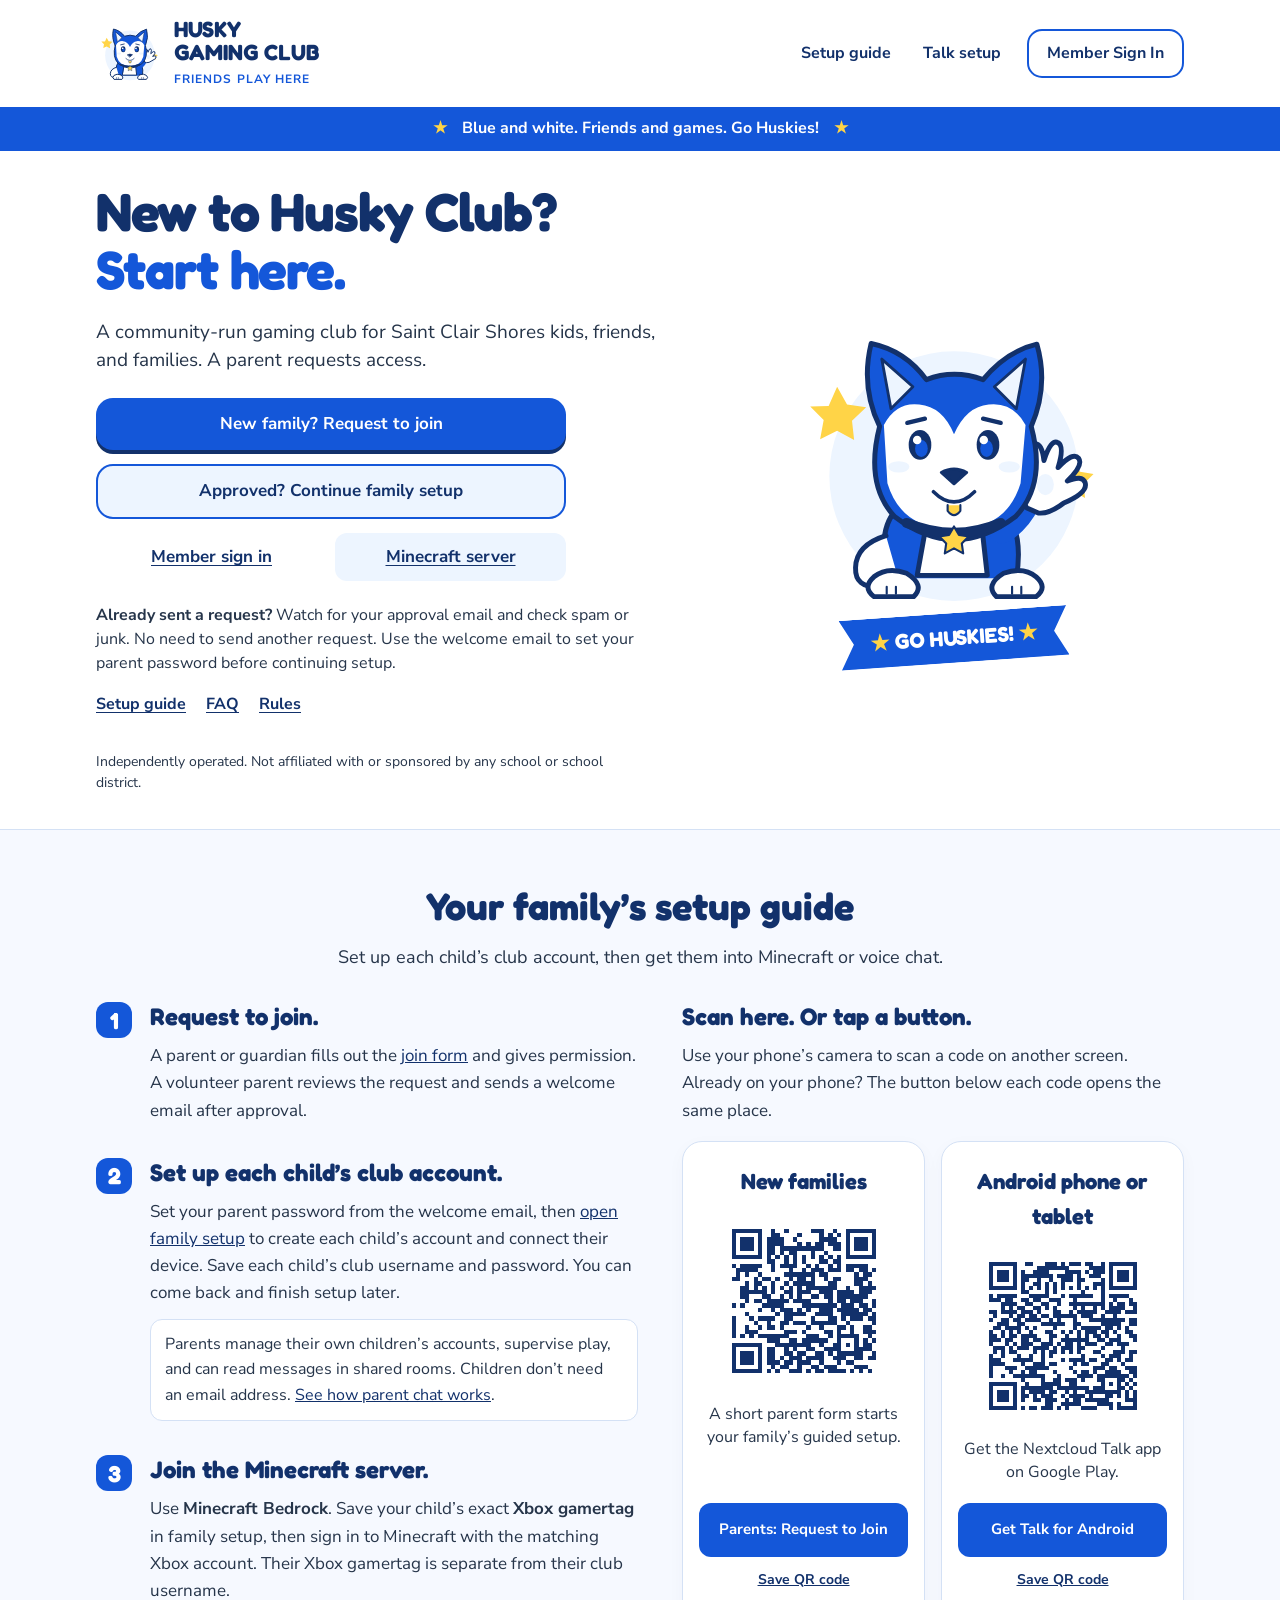
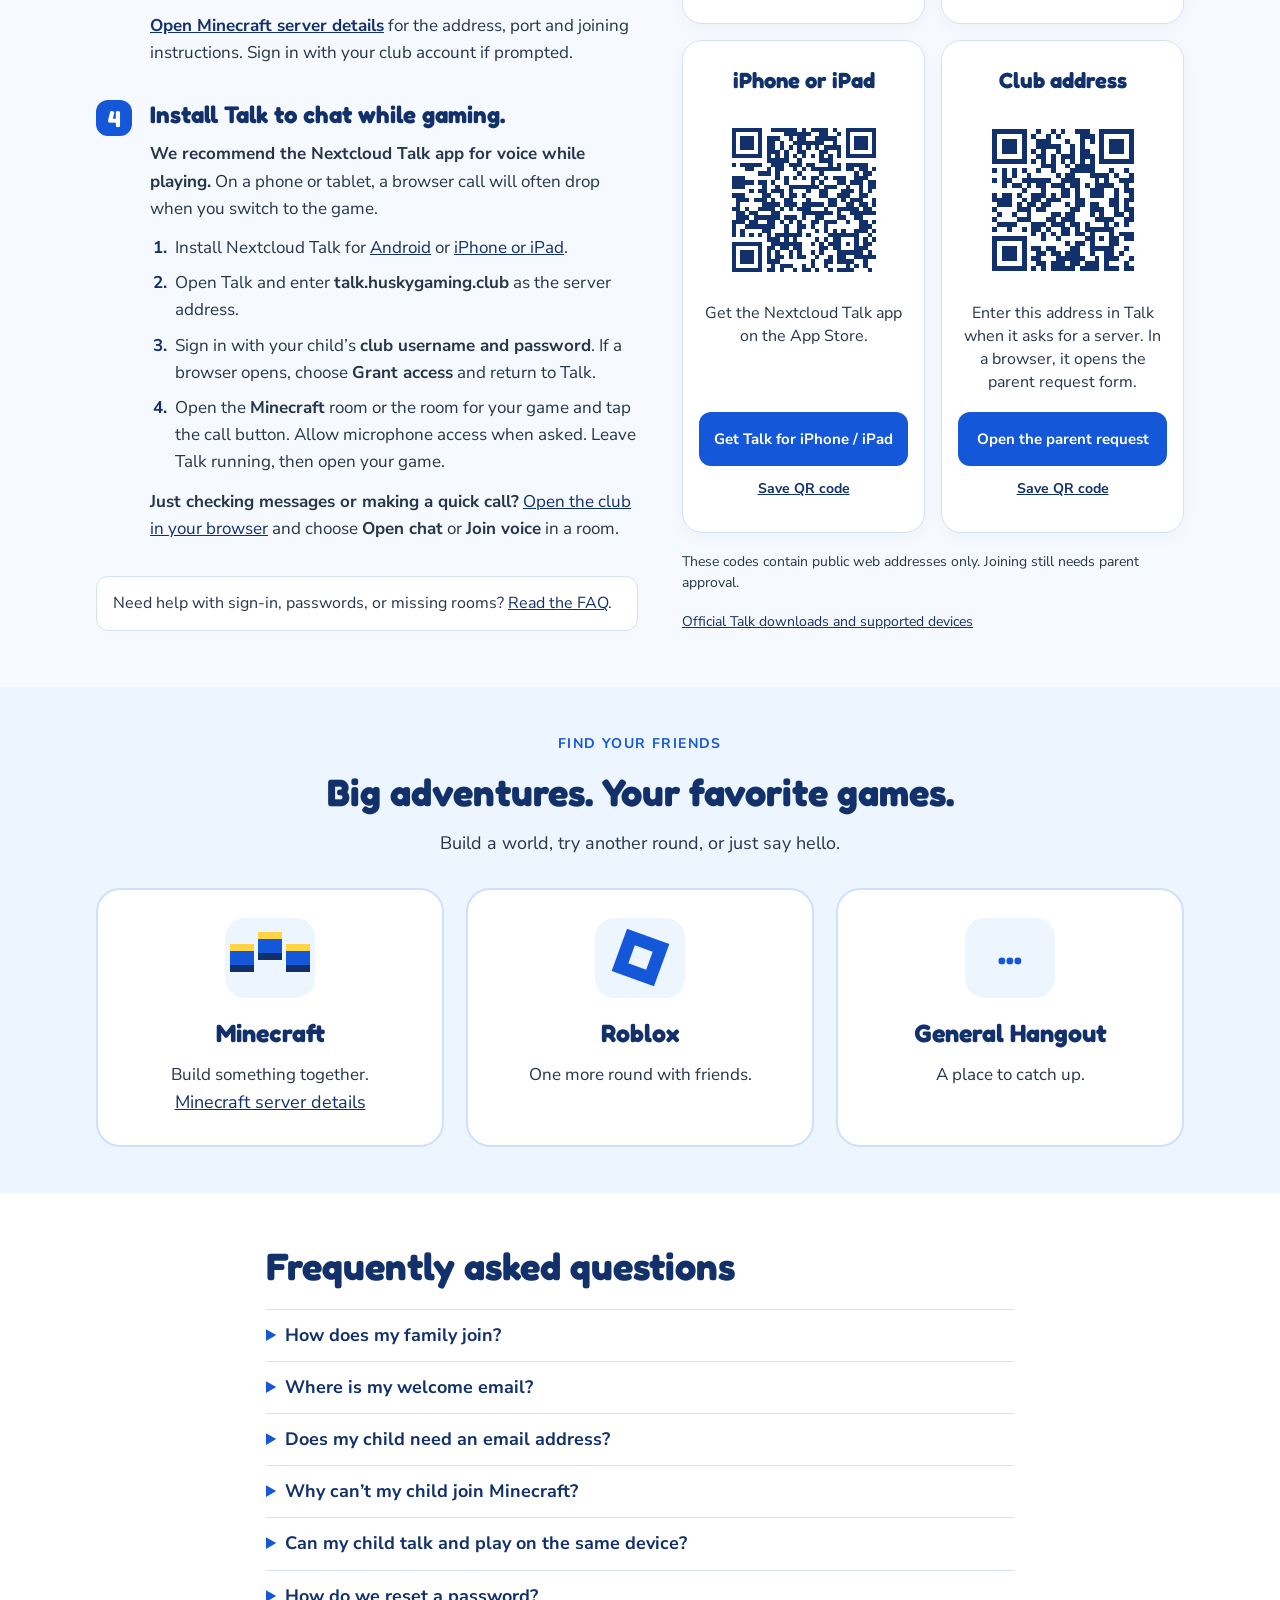
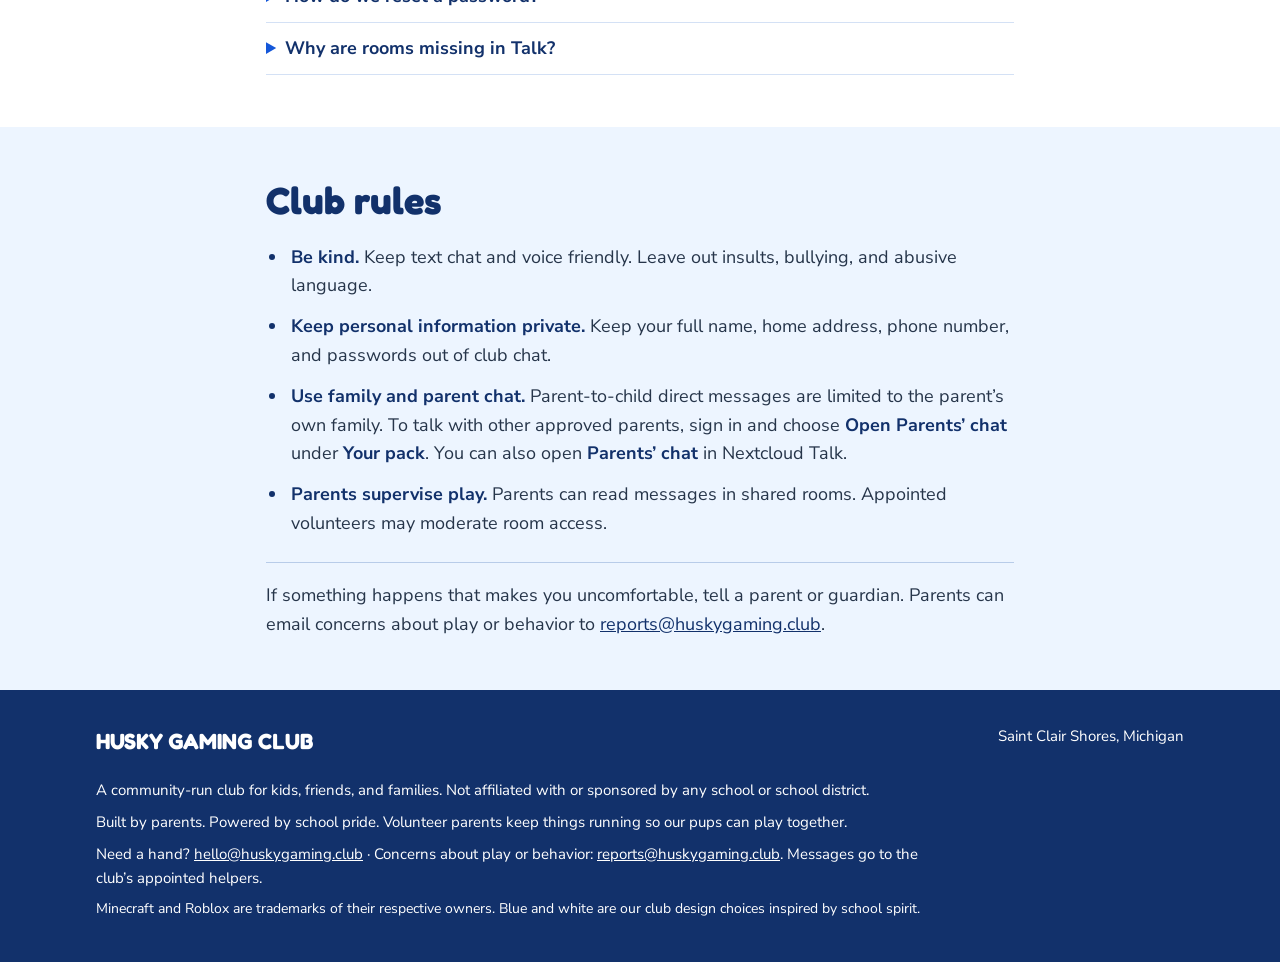
==== commit 98a79064: "Add family FAQ and Husky Club rules" ====
--- a/site/index.html
+++ b/site/index.html
@@ -1,5 +1,5 @@
 <!doctype html>
-<html lang="en"><head><meta charset="utf-8"><meta name="viewport" content="width=device-width, initial-scale=1"><meta name="description" content="A community-run gaming club for Saint Clair Shores kids, friends, and families. Independently operated, with parents in the loop."><meta name="theme-color" content="#1457D9"><meta http-equiv="Content-Security-Policy" content="default-src 'self'; script-src 'self'; style-src 'self'; img-src 'self'; connect-src 'none'; object-src 'none'; base-uri 'none'; form-action 'none'"><title>Husky Gaming Club | Saint Clair Shores</title><link rel="icon" href="./favicon.svg?v=blue-white-1" type="image/svg+xml"><link rel="stylesheet" href="./styles.css?v=20261111-play-and-talk"><script src="./config.js?v=20261109-onboarding" defer></script><script src="./links.js" defer></script></head>
+<html lang="en"><head><meta charset="utf-8"><meta name="viewport" content="width=device-width, initial-scale=1"><meta name="description" content="A community-run gaming club for Saint Clair Shores kids, friends, and families. Independently operated, with parents in the loop."><meta name="theme-color" content="#1457D9"><meta http-equiv="Content-Security-Policy" content="default-src 'self'; script-src 'self'; style-src 'self'; img-src 'self'; connect-src 'none'; object-src 'none'; base-uri 'none'; form-action 'none'"><title>Husky Gaming Club | Saint Clair Shores</title><link rel="icon" href="./favicon.svg?v=blue-white-1" type="image/svg+xml"><link rel="stylesheet" href="./styles.css?v=20261111-faq-rules"><script src="./config.js?v=20261109-onboarding" defer></script><script src="./links.js" defer></script></head>
 <body><a class="skip-link" href="#main">Skip to content</a><header class="wrap masthead"><a href="./" class="brand" aria-label="Husky Gaming Club home"><img src="./mascot.svg" alt=""><span>HUSKY<br>GAMING CLUB<small>FRIENDS PLAY HERE</small></span></a><nav aria-label="Main navigation"><a href="#get-started">Setup guide</a><a href="#talk-setup">Talk setup</a><a id="nav-signin" class="signin" href="https://talk.huskygaming.club/apps/huskyclub/family">Member Sign In</a></nav></header>
 <div class="team-strip"><span aria-hidden="true">★</span>Blue and white. Friends and games. Go Huskies!<span aria-hidden="true">★</span></div>
 <main id="main"><section class="wrap hero" aria-labelledby="hero-title">
@@ -16,7 +16,11 @@
   <p id="signin-pending" hidden>Member sign-in is coming soon.</p>
 </div>
 <p class="approval-note"><strong>Already sent a request?</strong> Watch for your approval email and check spam or junk. No need to send another request. Use the welcome email to set your parent password before continuing setup.</p>
-<a class="setup-shortcut" href="#get-started">Read the step-by-step setup guide</a>
+<nav class="family-links" aria-label="Family information">
+  <a href="#get-started">Setup guide</a>
+  <a href="#faq">FAQ</a>
+  <a href="#rules">Rules</a>
+</nav>
 <p class="affiliation">Independently operated. Not affiliated with or sponsored by any school or school district.</p></div>
 <div class="mascot-card"><img class="mascot" src="./mascot.svg" width="480" height="440" alt="Our friendly blue and white husky waves hello"><div class="pennant"><span aria-hidden="true">★</span> GO HUSKIES! <span aria-hidden="true">★</span></div></div></section>
 <section id="get-started" class="setup-section" aria-labelledby="setup-title"><div class="wrap">
@@ -33,7 +37,7 @@
   <li id="family-setup">
     <h3>Set up each child’s club account.</h3>
     <p>Set your parent password from the welcome email, then <a href="https://talk.huskygaming.club/apps/huskyclub/setup">open family setup</a> to create each child’s account and connect their device. Save each child’s club username and password. You can come back and finish setup later.</p>
-    <p id="parents" class="parent-note">Parents manage their own children’s accounts, supervise play, and can read messages in shared rooms. Children don’t need an email address.</p>
+    <p id="parents" class="parent-note">Parents manage their own children’s accounts, supervise play, and can read messages in shared rooms. Children don’t need an email address. <a href="#parent-chat">See how parent chat works</a>.</p>
   </li>
   <li id="minecraft-setup">
     <h3>Join the Minecraft server.</h3>
@@ -52,13 +56,56 @@
     <p><strong>Just checking messages or making a quick call?</strong> <a href="https://talk.huskygaming.club/apps/huskyclub/family">Open the club in your browser</a> and choose <strong>Open chat</strong> or <strong>Join voice</strong> in a room.</p>
   </li>
 </ol>
-<div id="setup-help" class="setup-help">
-  <h3>Need help?</h3>
-  <p><strong>Forgot a child’s password?</strong> A parent signs in, opens the child’s name under Your pups and chooses Reset password. This signs the child out on their devices.</p>
-  <p><strong>Forgot your own password?</strong> Choose Forgot password on the sign-in screen and use the parent account’s email.</p>
-  <p><strong>Rooms missing?</strong> Check the server address in Talk and reopen the app. If you still need help, email <a href="mailto:hello@huskygaming.club">hello@huskygaming.club</a>.</p>
-</div></div>
+<p id="setup-help" class="setup-help">Need help with sign-in, passwords, or missing rooms? <a href="#faq">Read the FAQ</a>.</p>
+</div>
 <div class="qr-area"><div class="qr-intro"><h3>Scan here. Or tap a button.</h3><p>Use your phone’s camera to scan a code on another screen. Already on your phone? The button below each code opens the same place.</p></div><div class="qr-grid">
 <article class="qr-card"><h3>New families</h3><img src="./qr/join.png" width="180" height="180" loading="lazy" alt="QR code: New families"><p>A short parent form starts your family’s guided setup.</p><a class="button" href="https://talk.huskygaming.club/index.php/apps/huskyclub/">Parents: Request to Join</a><a class="qr-download" href="./qr/join.png" download="husky-join-qr.png">Save QR code</a></article><article class="qr-card"><h3>Android phone or tablet</h3><img src="./qr/android.png" width="180" height="180" loading="lazy" alt="QR code: Android phone or tablet"><p>Get the Nextcloud Talk app on Google Play.</p><a class="button" href="https://play.google.com/store/apps/details?id=com.nextcloud.talk2">Get Talk for Android</a><a class="qr-download" href="./qr/android.png" download="husky-android-qr.png">Save QR code</a></article><article class="qr-card"><h3>iPhone or iPad</h3><img src="./qr/iphone.png" width="180" height="180" loading="lazy" alt="QR code: iPhone or iPad"><p>Get the Nextcloud Talk app on the App Store.</p><a class="button" href="https://apps.apple.com/app/nextcloud-talk/id1296825574">Get Talk for iPhone / iPad</a><a class="qr-download" href="./qr/iphone.png" download="husky-iphone-qr.png">Save QR code</a></article><article class="qr-card"><h3>Club address</h3><img src="./qr/club.png" width="180" height="180" loading="lazy" alt="QR code: Club address"><p>Enter this address in Talk when it asks for a server. In a browser, it opens the parent request form.</p><a class="button" href="https://talk.huskygaming.club">Open the parent request</a><a class="qr-download" href="./qr/club.png" download="husky-club-qr.png">Save QR code</a></article></div><p class="qr-note">These codes contain public web addresses only. Joining still needs parent approval.</p><p class="qr-note"><a href="https://nextcloud.com/install/">Official Talk downloads and supported devices</a></p></div></div></div></section>
 <section id="club" class="club-section" aria-labelledby="club-title"><div class="wrap"><div class="section-heading"><p class="eyebrow">FIND YOUR FRIENDS</p><h2 id="club-title">Big adventures. Your favorite games.</h2><p>Build a world, try another round, or just say hello.</p></div><div class="games"><article class="game"><div class="tile blocks" aria-hidden="true"><i></i><i></i><i></i></div><h3>Minecraft</h3><p>Build something together.</p><a href="https://talk.huskygaming.club/apps/huskyclub/play">Minecraft server details</a></article><article class="game"><div class="tile roblox" aria-hidden="true"><i></i></div><h3>Roblox</h3><p>One more round with friends.</p></article><article class="game"><div class="tile chat" aria-hidden="true">···</div><h3>General Hangout</h3><p>A place to catch up.</p></article></div></div></section>
+<section id="faq" class="info-section" aria-labelledby="faq-title">
+  <div class="wrap info-inner">
+    <h2 id="faq-title">Frequently asked questions</h2>
+    <div class="faq-list">
+      <details>
+        <summary>How does my family join?</summary>
+        <p>Husky Gaming Club is for Saint Clair Shores kids, friends, and families. A parent or guardian <a href="https://talk.huskygaming.club/index.php/apps/huskyclub/">requests to join</a>, then a volunteer reviews the request.</p>
+      </details>
+      <details>
+        <summary>Where is my welcome email?</summary>
+        <p>After approval, look for an email titled <strong>Your pack is welcome</strong>. Check spam or junk. The email has the link to set your parent password. If you still need help, email <a href="mailto:hello@huskygaming.club">hello@huskygaming.club</a>.</p>
+      </details>
+      <details>
+        <summary>Does my child need an email address?</summary>
+        <p>No. A parent creates a club account for each child in <a href="https://talk.huskygaming.club/apps/huskyclub/setup">family setup</a>. Each child signs in with their own club username and password.</p>
+      </details>
+      <details>
+        <summary>Why can’t my child join Minecraft?</summary>
+        <p>Open <a href="https://talk.huskygaming.club/apps/huskyclub/play">Minecraft server details</a> and check the address and port. Use Minecraft Bedrock and make sure the Xbox account signed in to the game matches the exact gamertag saved in family setup.</p>
+      </details>
+      <details>
+        <summary>Can my child talk and play on the same device?</summary>
+        <p>Use the <a href="#talk-setup">Nextcloud Talk app</a>. Join the voice call in Talk, leave the app running, and then open the game. Browser calls often drop when a phone or tablet switches to the game.</p>
+      </details>
+      <details>
+        <summary>How do we reset a password?</summary>
+        <p>For a child, a parent signs in, opens the child’s name under <strong>Your pups</strong>, and chooses <strong>Reset password</strong>. This signs the child out on their devices. Parents can use <strong>Forgot password</strong> on the sign-in screen with their own email address.</p>
+      </details>
+      <details>
+        <summary>Why are rooms missing in Talk?</summary>
+        <p>Check that Talk is connected to <strong>talk.huskygaming.club</strong> and signed in to the right club account. Close and reopen Talk. If rooms are still missing, email <a href="mailto:hello@huskygaming.club">hello@huskygaming.club</a>.</p>
+      </details>
+    </div>
+  </div>
+</section>
+<section id="rules" class="info-section rules-section" aria-labelledby="rules-title">
+  <div class="wrap info-inner">
+    <h2 id="rules-title">Club rules</h2>
+    <ul class="club-rules">
+      <li><strong>Be kind.</strong> Keep text chat and voice friendly. Leave out insults, bullying, and abusive language.</li>
+      <li><strong>Keep personal information private.</strong> Keep your full name, home address, phone number, and passwords out of club chat.</li>
+      <li id="parent-chat"><strong>Use family and parent chat.</strong> Parent-to-child direct messages are limited to the parent’s own family. To talk with other approved parents, sign in and choose <strong>Open Parents’ chat</strong> under <strong>Your pack</strong>. You can also open <strong>Parents’ chat</strong> in Nextcloud Talk.</li>
+      <li><strong>Parents supervise play.</strong> Parents can read messages in shared rooms. Appointed volunteers may moderate room access.</li>
+    </ul>
+    <p class="report-note">If something happens that makes you uncomfortable, tell a parent or guardian. Parents can email concerns about play or behavior to <a href="mailto:reports@huskygaming.club">reports@huskygaming.club</a>.</p>
+  </div>
+</section>
 </main><footer><div class="wrap"><div class="footer-top"><strong>HUSKY GAMING CLUB</strong><span>Saint Clair Shores, Michigan</span></div><p>A community-run club for kids, friends, and families. Not affiliated with or sponsored by any school or school district.</p><p>Built by parents. Powered by school pride. Volunteer parents keep things running so our pups can play together.</p><p>Need a hand? <a href="mailto:hello@huskygaming.club">hello@huskygaming.club</a> · Concerns about play or behavior: <a href="mailto:reports@huskygaming.club">reports@huskygaming.club</a>. Messages go to the club’s appointed helpers.</p><p class="footer-small">Minecraft and Roblox are trademarks of their respective owners. Blue and white are our club design choices inspired by school spirit.</p></div></footer></body></html>
--- a/site/styles.css
+++ b/site/styles.css
@@ -1,9 +1,9 @@
 @font-face{font-family:Fredoka;src:url("./fonts/Fredoka-Bold.ttf") format("truetype");font-weight:700;font-display:swap}@font-face{font-family:"Nunito Sans";src:url("./fonts/NunitoSans-Regular.ttf") format("truetype");font-weight:400;font-display:swap}@font-face{font-family:"Nunito Sans";src:url("./fonts/NunitoSans-Bold.ttf") format("truetype");font-weight:700;font-display:swap}
 :root{--blue:#1457D9;--deep:#12316B;--ice:#EDF5FF;--yellow:#FFD447;--text:#26354A;--white:#FFFFFF}
 *{box-sizing:border-box}html{scroll-behavior:smooth;scroll-padding-top:24px}body{margin:0;background:var(--white);color:var(--text);font:18px/1.6 "Nunito Sans",Arial,sans-serif}h1,h2,h3,.brand,.pennant{font-family:Fredoka,"Arial Rounded MT Bold",sans-serif;font-weight:700;color:var(--deep)}h1,h2,h3,p{margin-top:0}a{color:var(--deep)}a:focus-visible,button:focus-visible,summary:focus-visible{outline:3px solid var(--deep);outline-offset:5px}[hidden]{display:none!important}.wrap{max-width:1160px;margin:auto;padding-left:36px;padding-right:36px}.skip-link{position:absolute;top:-100px;left:20px;padding:12px;background:var(--yellow);z-index:10}.skip-link:focus{top:12px}.masthead{display:flex;align-items:center;justify-content:space-between;gap:24px;padding-top:18px;padding-bottom:18px}.brand{display:flex;align-items:center;gap:10px;text-decoration:none;font-size:22px;line-height:1.05}.brand img{width:68px;height:62px;object-fit:contain}.brand small{display:block;font:700 12px/1.6 "Nunito Sans",sans-serif;letter-spacing:.09em;color:var(--blue);margin-top:6px}nav{display:flex;gap:20px;align-items:center}nav a{padding:12px 6px;min-height:48px;text-decoration:none;font-weight:700;font-size:16px}nav .signin{border:2px solid var(--blue);border-radius:15px;padding:10px 18px}.team-strip{background:var(--blue);color:white;text-align:center;padding:9px 20px;font-weight:700;font-size:16px}.team-strip span{color:var(--yellow);padding:0 15px}.hero{display:grid;grid-template-columns:1.15fr 1fr;align-items:center;gap:30px;padding-top:46px;padding-bottom:56px}.eyebrow{font-size:14px;letter-spacing:.1em;color:var(--blue);font-weight:700;margin-bottom:15px}.hero h1{font-size:clamp(42px,4.8vw,62px);line-height:1.08;letter-spacing:-.02em;margin-bottom:20px}.hero h1 span{color:var(--blue)}.intro{font-size:21px;line-height:1.45;max-width:510px;margin-bottom:24px}.actions{display:flex;align-items:center;gap:18px;flex-wrap:wrap}.button{display:inline-flex;align-items:center;justify-content:center;gap:16px;min-height:52px;padding:14px 23px;background:var(--blue);color:white;border-radius:17px;font-weight:700;text-decoration:none;border:0;box-shadow:0 4px 0 var(--deep);transition:transform .16s,box-shadow .16s;font-size:17px}.button:hover{transform:translateY(-3px);box-shadow:0 7px 0 var(--deep)}.text-link{font-size:17px;font-weight:700;padding:12px 0;min-height:48px}.affiliation{font-size:14px;line-height:1.5;margin:24px 0 0;max-width:510px}.mascot-card{position:relative;text-align:center}.mascot{height:auto;width:100%;max-width:430px;display:block;margin:auto;transition:transform .2s}.mascot-card:hover .mascot{transform:rotate(-2deg)}.pennant{display:inline-block;background:var(--blue);color:white;font-size:21px;padding:8px 30px;clip-path:polygon(0 0,100% 0,94% 50%,100% 100%,0 100%,6% 50%);transform:rotate(-4deg);margin-top:-15px}.pennant span{color:var(--yellow)}.club-section{background:var(--ice);padding:46px 0}.section-heading{text-align:center;max-width:650px;margin:0 auto 30px}.section-heading h2{font-size:38px;line-height:1.14;margin-bottom:15px}.games{display:grid;grid-template-columns:repeat(3,1fr);gap:22px}.game{border:2px solid #CFDFFF;border-radius:24px;background:white;padding:28px;text-align:center}.game h3{font-size:25px;margin:15px 0 8px}.game p{margin:0;font-size:17px}.tile{width:90px;height:80px;margin:auto;display:flex;align-items:center;justify-content:center;gap:4px;background:var(--ice);border-radius:20px;color:var(--blue);font-family:Fredoka;font-size:35px}.blocks i{display:block;width:24px;height:28px;background:var(--blue);border-bottom:7px solid var(--deep);border-top:7px solid var(--yellow)}.blocks i:nth-child(2){transform:translateY(-12px)}.roblox i{display:block;width:45px;height:45px;border:13px solid var(--blue);transform:rotate(20deg)}footer{background:var(--deep);color:white;padding:34px 0;font-size:15px}.footer-top{display:flex;justify-content:space-between;gap:20px;margin-bottom:18px}.footer-top strong{font-family:Fredoka;font-size:22px}footer p{max-width:850px;margin:8px 0}.footer-small{font-size:14px}
-@media(max-width:760px){.wrap{padding-left:22px;padding-right:22px}.masthead{gap:14px}.brand{font-size:18px}.brand img{width:50px;height:50px}.brand small{display:none}nav{gap:0}nav a:not(.signin){display:none}nav .signin{font-size:14px;padding:10px 12px;white-space:nowrap}.team-strip{font-size:14px}.team-strip span{padding:0 7px}.hero{grid-template-columns:1fr;padding-top:24px;padding-bottom:36px;gap:22px}.mascot-card{order:-1;max-width:195px;margin:auto}.pennant{font-size:15px;padding:5px 22px;margin-top:-10px}.hero h1{font-size:40px;line-height:1.08}.hero .eyebrow{display:none}.intro{font-size:18px;margin-bottom:18px}.actions{gap:14px}.button{width:100%;min-height:54px;font-size:17px}.actions .text-link{width:100%;text-align:center;padding:8px}.affiliation{margin-top:14px}.club-section{padding:35px 0}.section-heading h2{font-size:31px}.games{grid-template-columns:1fr;gap:15px}.game{display:grid;grid-template-columns:80px 1fr;text-align:left;column-gap:18px;padding:22px}.tile{grid-row:1/3;width:75px;height:75px}.game h3{margin:4px 0;font-size:23px}.game p{font-size:16px}.footer-top{display:block}.footer-top span{display:block;margin-top:8px}}@media(prefers-reduced-motion:reduce){html{scroll-behavior:auto}.button,.mascot{transition:none}.button:hover,.mascot-card:hover .mascot{transform:none}}
+@media(max-width:760px){.wrap{padding-left:22px;padding-right:22px}.masthead{gap:14px}.brand{font-size:18px}.brand img{width:50px;height:50px}.brand small{display:none}nav{gap:0}.masthead nav a:not(.signin){display:none}nav .signin{font-size:14px;padding:10px 12px;white-space:nowrap}.team-strip{font-size:14px}.team-strip span{padding:0 7px}.hero{grid-template-columns:1fr;padding-top:24px;padding-bottom:36px;gap:22px}.mascot-card{order:-1;max-width:195px;margin:auto}.pennant{font-size:15px;padding:5px 22px;margin-top:-10px}.hero h1{font-size:40px;line-height:1.08}.hero .eyebrow{display:none}.intro{font-size:18px;margin-bottom:18px}.actions{gap:14px}.button{width:100%;min-height:54px;font-size:17px}.actions .text-link{width:100%;text-align:center;padding:8px}.affiliation{margin-top:14px}.club-section{padding:35px 0}.section-heading h2{font-size:31px}.games{grid-template-columns:1fr;gap:15px}.game{display:grid;grid-template-columns:80px 1fr;text-align:left;column-gap:18px;padding:22px}.tile{grid-row:1/3;width:75px;height:75px}.game h3{margin:4px 0;font-size:23px}.game p{font-size:16px}.footer-top{display:block}.footer-top span{display:block;margin-top:8px}}@media(prefers-reduced-motion:reduce){html{scroll-behavior:auto}.button,.mascot{transition:none}.button:hover,.mascot-card:hover .mascot{transform:none}}
 
-.setup-shortcut{display:block;flex-basis:100%;font-size:16px;font-weight:700;min-height:44px;padding:9px 0}.setup-section{background:#F6F9FF;border-top:1px solid #D4E1F5;padding:55px 0}.setup-layout{display:grid;grid-template-columns:1.08fr 1fr;gap:44px;align-items:start}.setup-steps{counter-reset:setup;list-style:none;padding:0;margin:0}.setup-steps>li{counter-increment:setup;position:relative;padding:0 0 26px 54px}.setup-steps>li:before{content:counter(setup);position:absolute;left:0;top:0;width:36px;height:36px;display:grid;place-items:center;background:#1457D9;color:white;border-radius:12px;font:700 23px Fredoka}.setup-steps h3,.setup-help h3,.qr-intro h3{font-size:24px;line-height:1.25;margin-bottom:10px}.setup-steps p{font-size:17px;margin:8px 0}.setup-help{background:white;border:1px solid #D4E1F5;border-radius:20px;padding:24px}.setup-help p{font-size:16px;margin-bottom:14px}.setup-help p:last-child{margin:0}.qr-intro p{font-size:17px}.qr-grid{display:grid;grid-template-columns:1fr 1fr;gap:16px}.qr-card{background:white;border:1px solid #D4E1F5;box-shadow:0 5px 18px #12316B08;border-radius:20px;text-align:center;padding:22px 16px;display:flex;flex-direction:column;align-items:center}.qr-card h3{font-size:22px;margin:0 0 12px}.qr-card img{width:180px;max-width:100%;height:auto;image-rendering:pixelated}.qr-card p{font-size:16px;line-height:1.45;margin:12px 0 18px;flex:1}.qr-card .button{font-size:15px;line-height:1.35;min-height:54px;width:100%;padding:12px;box-shadow:none;border-radius:12px}.qr-download{min-height:44px;padding:12px 4px 0;font-size:14px;font-weight:700}.qr-note{font-size:14px;line-height:1.5;margin:18px 0 0}@media(max-width:900px){.setup-layout{grid-template-columns:1fr;gap:32px}.qr-card img{width:180px}}@media(max-width:460px){.qr-grid{grid-template-columns:1fr}.qr-card{display:grid;grid-template-columns:112px 1fr;gap:10px 14px;text-align:left;padding:20px}.qr-card img{grid-column:1;grid-row:1/4;width:112px}.qr-card h3{grid-column:2;margin:0;font-size:21px}.qr-card p{grid-column:2;margin:0;font-size:15px}.qr-card .button,.qr-download{grid-column:1/-1;text-align:center}.setup-steps>li{padding-left:48px}.setup-section{padding:35px 0}.setup-shortcut{font-size:15px}}
+.setup-section{background:#F6F9FF;border-top:1px solid #D4E1F5;padding:55px 0}.setup-layout{display:grid;grid-template-columns:1.08fr 1fr;gap:44px;align-items:start}.setup-steps{counter-reset:setup;list-style:none;padding:0;margin:0}.setup-steps>li{counter-increment:setup;position:relative;padding:0 0 26px 54px}.setup-steps>li:before{content:counter(setup);position:absolute;left:0;top:0;width:36px;height:36px;display:grid;place-items:center;background:#1457D9;color:white;border-radius:12px;font:700 23px Fredoka}.setup-steps h3,.qr-intro h3{font-size:24px;line-height:1.25;margin-bottom:10px}.setup-steps p{font-size:17px;margin:8px 0}.setup-help{font-size:16px;background:white;border:1px solid #D4E1F5;border-radius:12px;padding:14px 16px;margin-bottom:0}.qr-intro p{font-size:17px}.qr-grid{display:grid;grid-template-columns:1fr 1fr;gap:16px}.qr-card{background:white;border:1px solid #D4E1F5;box-shadow:0 5px 18px #12316B08;border-radius:20px;text-align:center;padding:22px 16px;display:flex;flex-direction:column;align-items:center}.qr-card h3{font-size:22px;margin:0 0 12px}.qr-card img{width:180px;max-width:100%;height:auto;image-rendering:pixelated}.qr-card p{font-size:16px;line-height:1.45;margin:12px 0 18px;flex:1}.qr-card .button{font-size:15px;line-height:1.35;min-height:54px;width:100%;padding:12px;box-shadow:none;border-radius:12px}.qr-download{min-height:44px;padding:12px 4px 0;font-size:14px;font-weight:700}.qr-note{font-size:14px;line-height:1.5;margin:18px 0 0}@media(max-width:900px){.setup-layout{grid-template-columns:1fr;gap:32px}.qr-card img{width:180px}}@media(max-width:460px){.qr-grid{grid-template-columns:1fr}.qr-card{display:grid;grid-template-columns:112px 1fr;gap:10px 14px;text-align:left;padding:20px}.qr-card img{grid-column:1;grid-row:1/4;width:112px}.qr-card h3{grid-column:2;margin:0;font-size:21px}.qr-card p{grid-column:2;margin:0;font-size:15px}.qr-card .button,.qr-download{grid-column:1/-1;text-align:center}.setup-steps>li{padding-left:48px}.setup-section{padding:35px 0}}
 @media print{nav,.skip-link,.hero,.club-section,footer,.team-strip,.qr-download{display:none!important}.setup-section{padding:0;background:white}.setup-layout{display:block}.qr-grid{grid-template-columns:repeat(2,1fr)}.qr-card{break-inside:avoid}.setup-help{break-inside:avoid}.button{box-shadow:none}.setup-section a{color:#12316B}.qr-card .button{background:white;color:#12316B;border:1px solid #12316B}}
 
 /* Keep the first useful action ahead of decoration, especially on phones. */
@@ -23,7 +23,8 @@
 .talk-steps li{padding-left:3px;margin-bottom:8px}
 .talk-steps li::marker{font-weight:700;color:var(--deep)}
 .approval-note{font-size:16px;line-height:1.5;margin:22px 0 0;max-width:560px}
-.hero .setup-shortcut{margin-top:8px}
+.family-links{display:flex;flex-wrap:wrap;gap:4px 20px;margin-top:8px}
+.family-links a{display:inline-flex;align-items:center;min-height:44px;padding:8px 0;font-size:16px;text-decoration:underline;text-underline-offset:3px}
 .hero .mascot{max-width:340px}
 footer a{color:white}
 @media(max-width:760px){.hero{grid-template-columns:1fr;padding-top:24px;gap:0}.hero .mascot-card{display:none}.hero h1{font-size:38px}.hero .intro{font-size:18px}.start-actions{max-width:none}.approval-note{font-size:16px}}
@@ -32,3 +33,19 @@
 
 @media(max-width:760px){.game a{grid-column:2}}
 @media(max-width:340px){.team-strip{display:none}.hero{padding-top:18px}.hero h1{font-size:34px;margin-bottom:14px}.start-actions{gap:10px}.start-actions .button{padding:10px 12px}.member-shortcuts .text-link{font-size:16px}}
+
+.info-section{padding:52px 0}
+.info-inner{max-width:820px}
+.info-section h2{font-size:clamp(30px,4vw,38px);line-height:1.15;margin-bottom:20px}
+.faq-list{border-top:1px solid #D4E1F5}
+.faq-list details{border-bottom:1px solid #D4E1F5}
+.faq-list summary{min-height:48px;padding:13px 0;cursor:pointer;font-weight:700;color:var(--deep);line-height:1.4}
+.faq-list summary::marker{color:var(--blue)}
+.faq-list p{margin:0;padding:0 0 16px 18px;font-size:17px}
+.rules-section{background:var(--ice)}
+.club-rules{padding-left:22px;margin:0 0 24px}
+.club-rules li{padding-left:3px;margin-bottom:12px}
+.club-rules li::marker,.club-rules strong{color:var(--deep)}
+.report-note{margin:0;padding-top:18px;border-top:1px solid #B8CCE9;overflow-wrap:anywhere}
+@media(max-width:760px){.info-section{padding:36px 0}.family-links{gap:4px 18px}.family-links a{display:inline-flex;font-size:15px}}
+@media print{.info-section{display:none}}
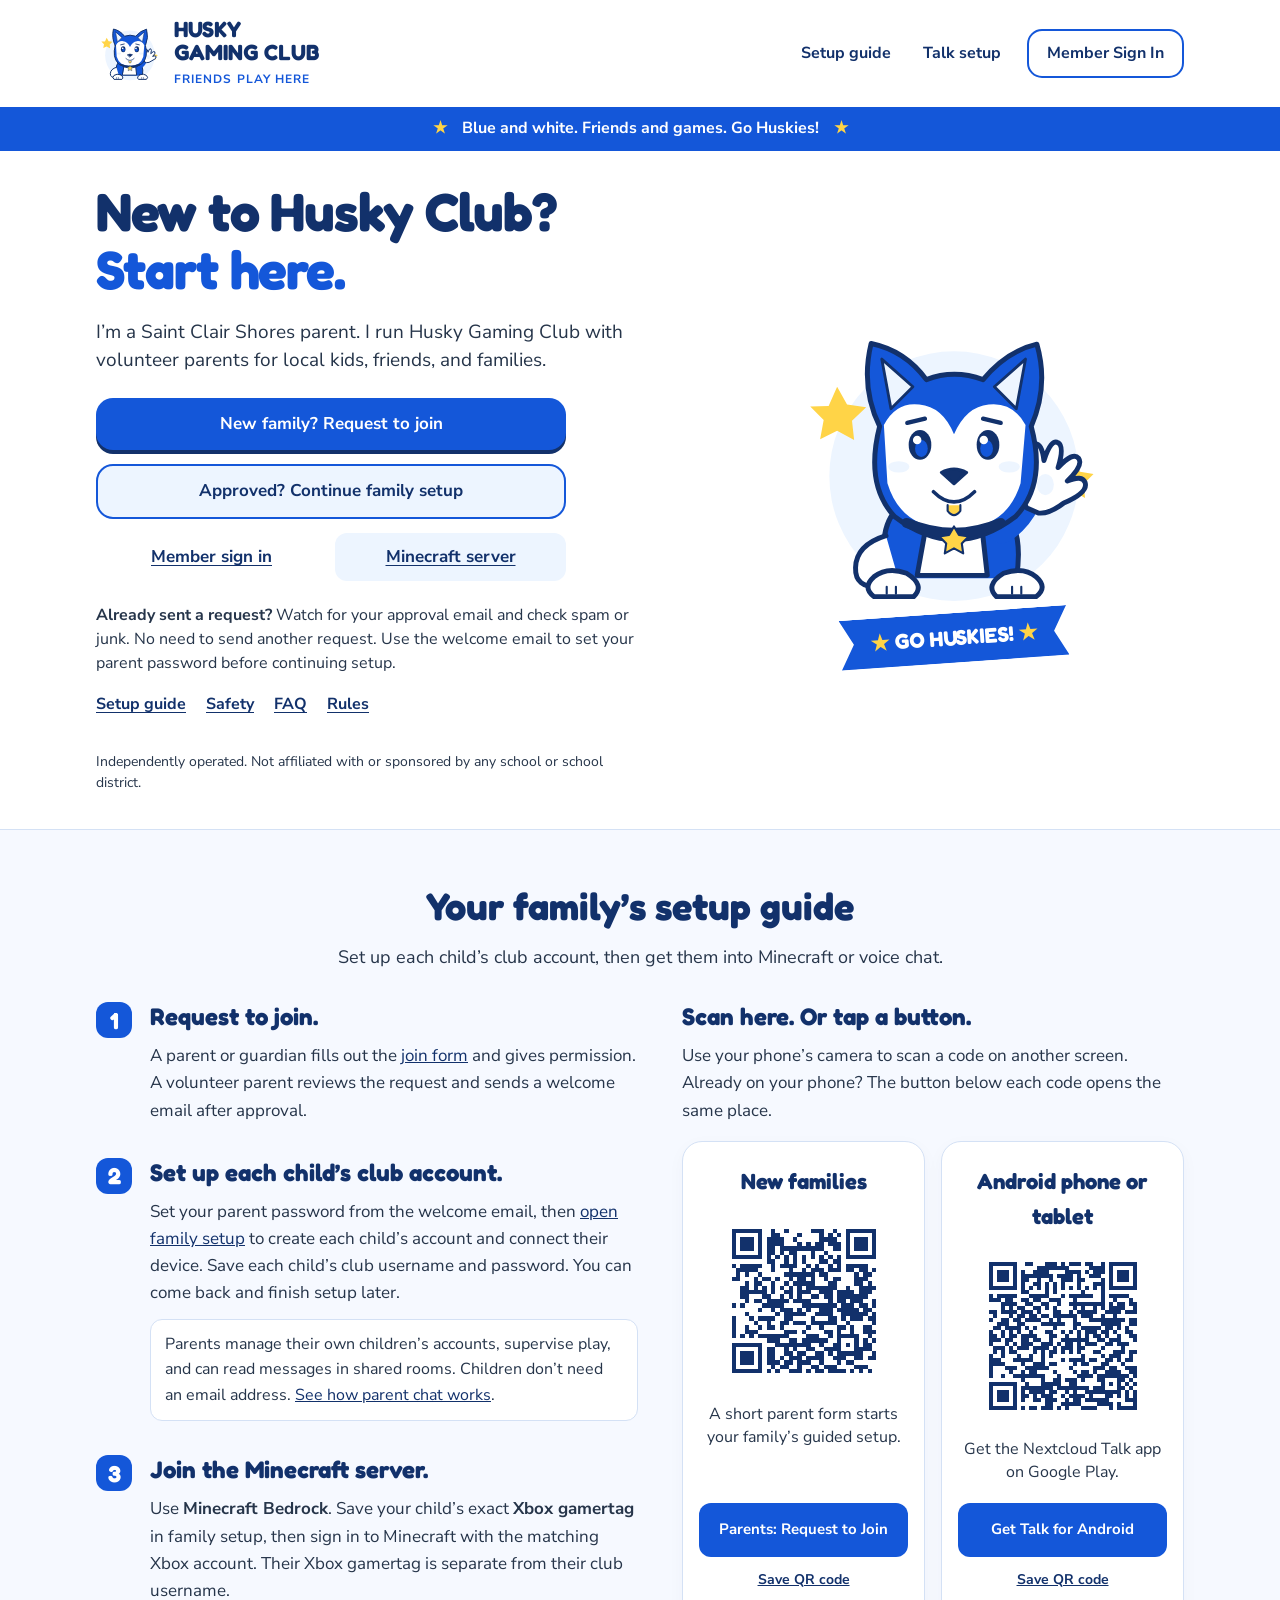
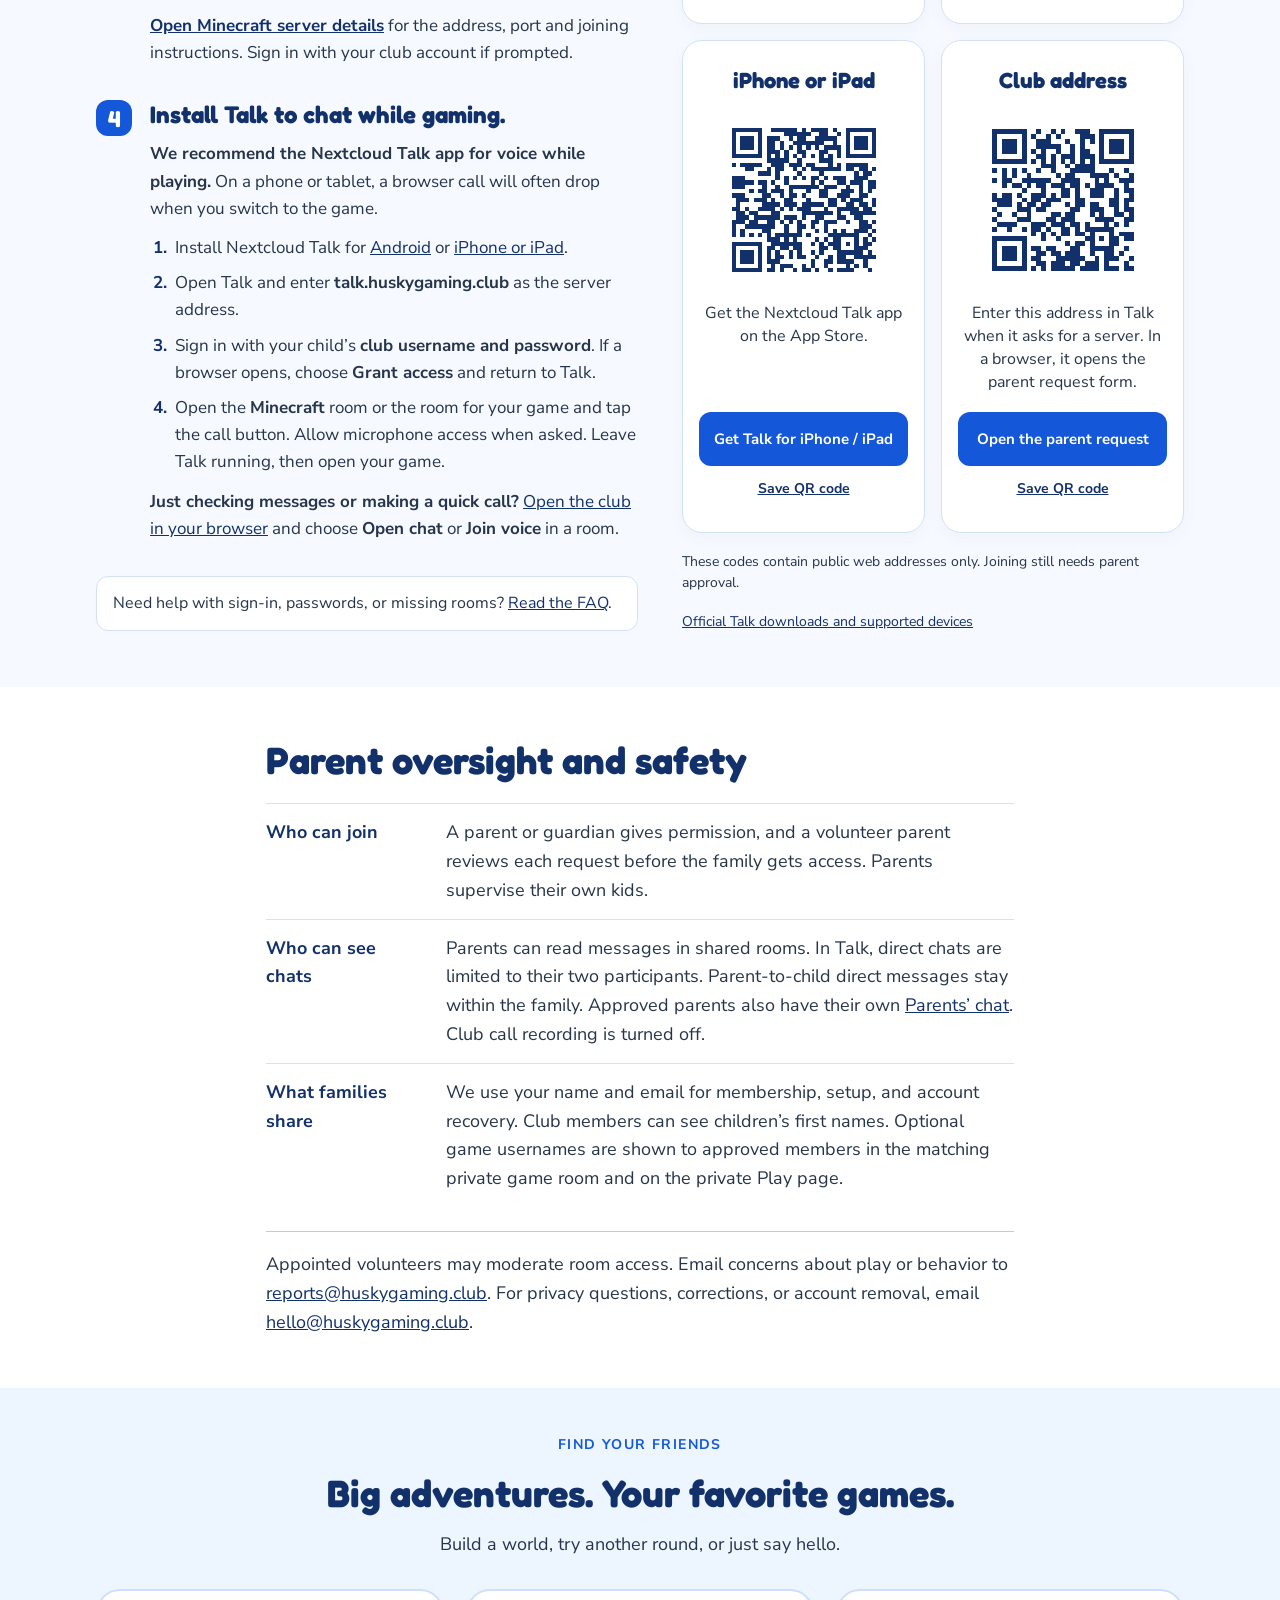
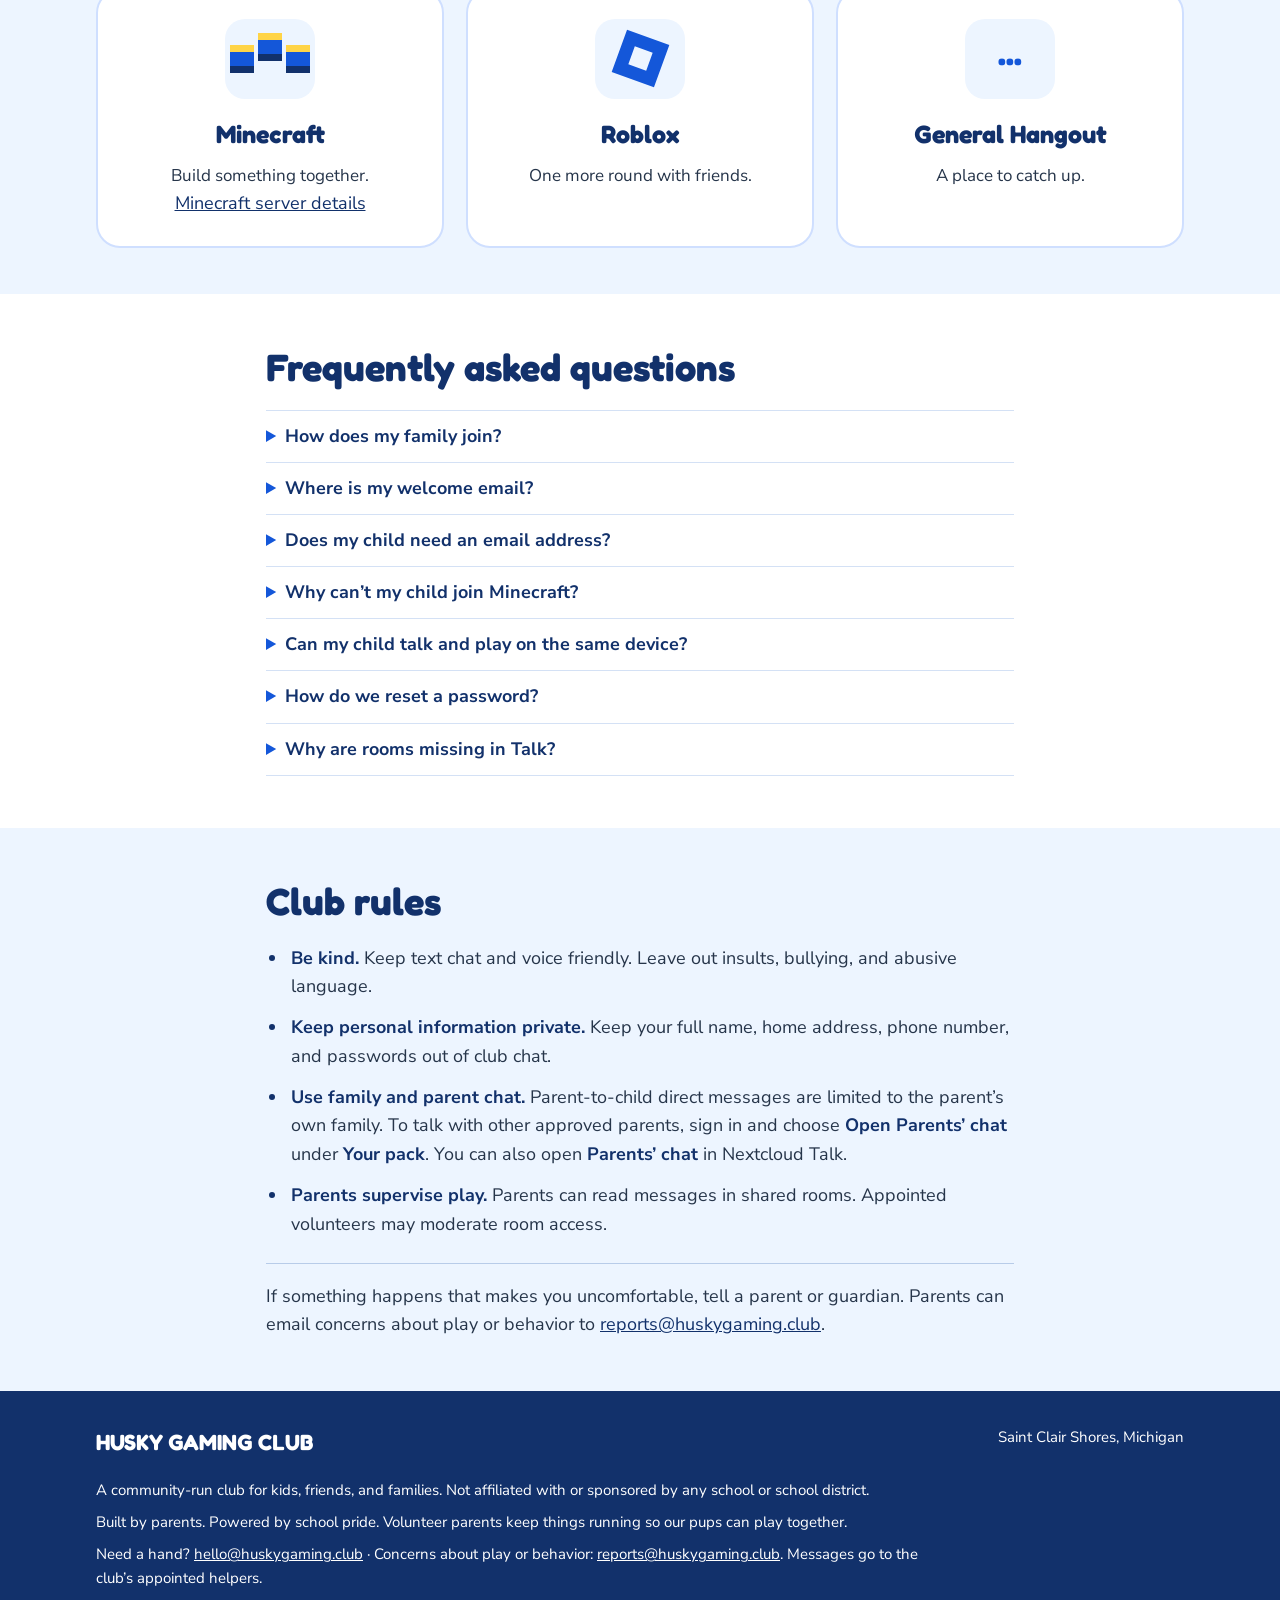
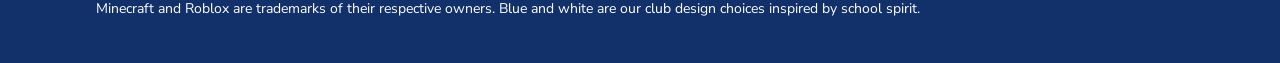
==== commit 2893897b: "Explain parent oversight and safety on the Husky homepage" ====
--- a/site/index.html
+++ b/site/index.html
@@ -1,10 +1,10 @@
 <!doctype html>
-<html lang="en"><head><meta charset="utf-8"><meta name="viewport" content="width=device-width, initial-scale=1"><meta name="description" content="A community-run gaming club for Saint Clair Shores kids, friends, and families. Independently operated, with parents in the loop."><meta name="theme-color" content="#1457D9"><meta http-equiv="Content-Security-Policy" content="default-src 'self'; script-src 'self'; style-src 'self'; img-src 'self'; connect-src 'none'; object-src 'none'; base-uri 'none'; form-action 'none'"><title>Husky Gaming Club | Saint Clair Shores</title><link rel="icon" href="./favicon.svg?v=blue-white-1" type="image/svg+xml"><link rel="stylesheet" href="./styles.css?v=20261111-faq-rules"><script src="./config.js?v=20261109-onboarding" defer></script><script src="./links.js" defer></script></head>
+<html lang="en"><head><meta charset="utf-8"><meta name="viewport" content="width=device-width, initial-scale=1"><meta name="description" content="A community-run gaming club for Saint Clair Shores kids, friends, and families. Independently operated, with parents in the loop."><meta name="theme-color" content="#1457D9"><meta http-equiv="Content-Security-Policy" content="default-src 'self'; script-src 'self'; style-src 'self'; img-src 'self'; connect-src 'none'; object-src 'none'; base-uri 'none'; form-action 'none'"><title>Husky Gaming Club | Saint Clair Shores</title><link rel="icon" href="./favicon.svg?v=blue-white-1" type="image/svg+xml"><link rel="stylesheet" href="./styles.css?v=20261111-parent-oversight"><script src="./config.js?v=20261109-onboarding" defer></script><script src="./links.js" defer></script></head>
 <body><a class="skip-link" href="#main">Skip to content</a><header class="wrap masthead"><a href="./" class="brand" aria-label="Husky Gaming Club home"><img src="./mascot.svg" alt=""><span>HUSKY<br>GAMING CLUB<small>FRIENDS PLAY HERE</small></span></a><nav aria-label="Main navigation"><a href="#get-started">Setup guide</a><a href="#talk-setup">Talk setup</a><a id="nav-signin" class="signin" href="https://talk.huskygaming.club/apps/huskyclub/family">Member Sign In</a></nav></header>
 <div class="team-strip"><span aria-hidden="true">★</span>Blue and white. Friends and games. Go Huskies!<span aria-hidden="true">★</span></div>
 <main id="main"><section class="wrap hero" aria-labelledby="hero-title">
 <div class="hero-copy"><h1 id="hero-title">New to Husky Club?<br><span>Start here.</span></h1>
-<p class="intro">A community-run gaming club for Saint Clair Shores kids, friends, and families. A parent requests access.</p>
+<p class="intro">I’m a Saint Clair Shores parent. I run Husky Gaming Club with volunteer parents for local kids, friends, and families.</p>
 <div id="access" class="start-actions" role="group" aria-label="Choose your next step">
   <a id="join-link" class="button" href="https://talk.huskygaming.club/index.php/apps/huskyclub/">New family? Request to join</a>
   <p id="join-pending" hidden>Membership requests are opening soon.</p>
@@ -18,6 +18,7 @@
 <p class="approval-note"><strong>Already sent a request?</strong> Watch for your approval email and check spam or junk. No need to send another request. Use the welcome email to set your parent password before continuing setup.</p>
 <nav class="family-links" aria-label="Family information">
   <a href="#get-started">Setup guide</a>
+  <a href="#safety">Safety</a>
   <a href="#faq">FAQ</a>
   <a href="#rules">Rules</a>
 </nav>
@@ -60,6 +61,26 @@
 </div>
 <div class="qr-area"><div class="qr-intro"><h3>Scan here. Or tap a button.</h3><p>Use your phone’s camera to scan a code on another screen. Already on your phone? The button below each code opens the same place.</p></div><div class="qr-grid">
 <article class="qr-card"><h3>New families</h3><img src="./qr/join.png" width="180" height="180" loading="lazy" alt="QR code: New families"><p>A short parent form starts your family’s guided setup.</p><a class="button" href="https://talk.huskygaming.club/index.php/apps/huskyclub/">Parents: Request to Join</a><a class="qr-download" href="./qr/join.png" download="husky-join-qr.png">Save QR code</a></article><article class="qr-card"><h3>Android phone or tablet</h3><img src="./qr/android.png" width="180" height="180" loading="lazy" alt="QR code: Android phone or tablet"><p>Get the Nextcloud Talk app on Google Play.</p><a class="button" href="https://play.google.com/store/apps/details?id=com.nextcloud.talk2">Get Talk for Android</a><a class="qr-download" href="./qr/android.png" download="husky-android-qr.png">Save QR code</a></article><article class="qr-card"><h3>iPhone or iPad</h3><img src="./qr/iphone.png" width="180" height="180" loading="lazy" alt="QR code: iPhone or iPad"><p>Get the Nextcloud Talk app on the App Store.</p><a class="button" href="https://apps.apple.com/app/nextcloud-talk/id1296825574">Get Talk for iPhone / iPad</a><a class="qr-download" href="./qr/iphone.png" download="husky-iphone-qr.png">Save QR code</a></article><article class="qr-card"><h3>Club address</h3><img src="./qr/club.png" width="180" height="180" loading="lazy" alt="QR code: Club address"><p>Enter this address in Talk when it asks for a server. In a browser, it opens the parent request form.</p><a class="button" href="https://talk.huskygaming.club">Open the parent request</a><a class="qr-download" href="./qr/club.png" download="husky-club-qr.png">Save QR code</a></article></div><p class="qr-note">These codes contain public web addresses only. Joining still needs parent approval.</p><p class="qr-note"><a href="https://nextcloud.com/install/">Official Talk downloads and supported devices</a></p></div></div></div></section>
+<section id="safety" class="info-section" aria-labelledby="safety-title">
+  <div class="wrap info-inner">
+    <h2 id="safety-title">Parent oversight and safety</h2>
+    <dl class="oversight-list">
+      <div>
+        <dt>Who can join</dt>
+        <dd>A parent or guardian gives permission, and a volunteer parent reviews each request before the family gets access. Parents supervise their own kids.</dd>
+      </div>
+      <div>
+        <dt>Who can see chats</dt>
+        <dd>Parents can read messages in shared rooms. In Talk, direct chats are limited to their two participants. Parent-to-child direct messages stay within the family. Approved parents also have their own <a href="#parent-chat">Parents’ chat</a>. Club call recording is turned off.</dd>
+      </div>
+      <div>
+        <dt>What families share</dt>
+        <dd>We use your name and email for membership, setup, and account recovery. Club members can see children’s first names. Optional game usernames are shown to approved members in the matching private game room and on the private Play page.</dd>
+      </div>
+    </dl>
+    <p class="report-note">Appointed volunteers may moderate room access. Email concerns about play or behavior to <a href="mailto:reports@huskygaming.club">reports@huskygaming.club</a>. For privacy questions, corrections, or account removal, email <a href="mailto:hello@huskygaming.club">hello@huskygaming.club</a>.</p>
+  </div>
+</section>
 <section id="club" class="club-section" aria-labelledby="club-title"><div class="wrap"><div class="section-heading"><p class="eyebrow">FIND YOUR FRIENDS</p><h2 id="club-title">Big adventures. Your favorite games.</h2><p>Build a world, try another round, or just say hello.</p></div><div class="games"><article class="game"><div class="tile blocks" aria-hidden="true"><i></i><i></i><i></i></div><h3>Minecraft</h3><p>Build something together.</p><a href="https://talk.huskygaming.club/apps/huskyclub/play">Minecraft server details</a></article><article class="game"><div class="tile roblox" aria-hidden="true"><i></i></div><h3>Roblox</h3><p>One more round with friends.</p></article><article class="game"><div class="tile chat" aria-hidden="true">···</div><h3>General Hangout</h3><p>A place to catch up.</p></article></div></div></section>
 <section id="faq" class="info-section" aria-labelledby="faq-title">
   <div class="wrap info-inner">
--- a/site/styles.css
+++ b/site/styles.css
@@ -49,3 +49,9 @@
 .report-note{margin:0;padding-top:18px;border-top:1px solid #B8CCE9;overflow-wrap:anywhere}
 @media(max-width:760px){.info-section{padding:36px 0}.family-links{gap:4px 18px}.family-links a{display:inline-flex;font-size:15px}}
 @media print{.info-section{display:none}}
+
+.oversight-list{margin:0 0 24px}
+.oversight-list div{display:grid;grid-template-columns:160px 1fr;gap:20px;padding:14px 0;border-top:1px solid #D4E1F5}
+.oversight-list dt{font-weight:700;color:var(--deep)}
+.oversight-list dd{margin:0}
+@media(max-width:600px){.oversight-list div{grid-template-columns:1fr;gap:4px}}
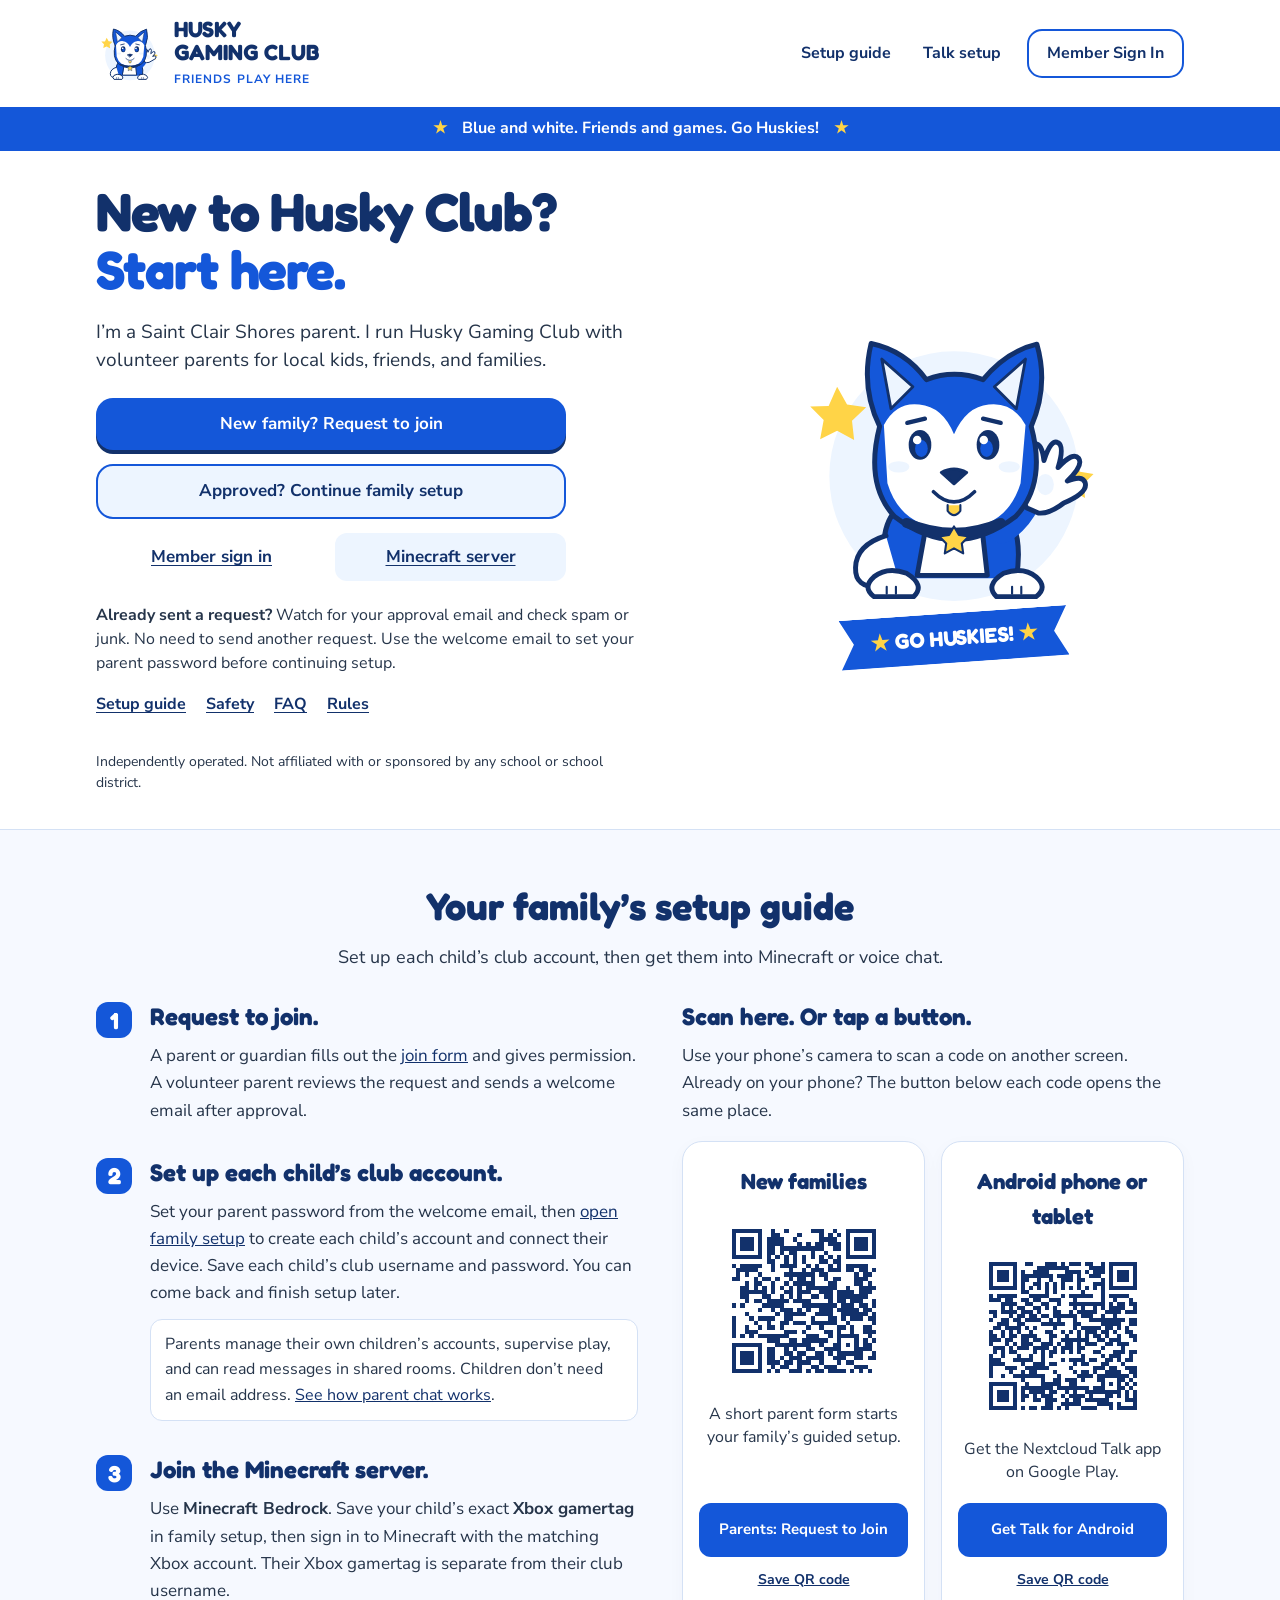
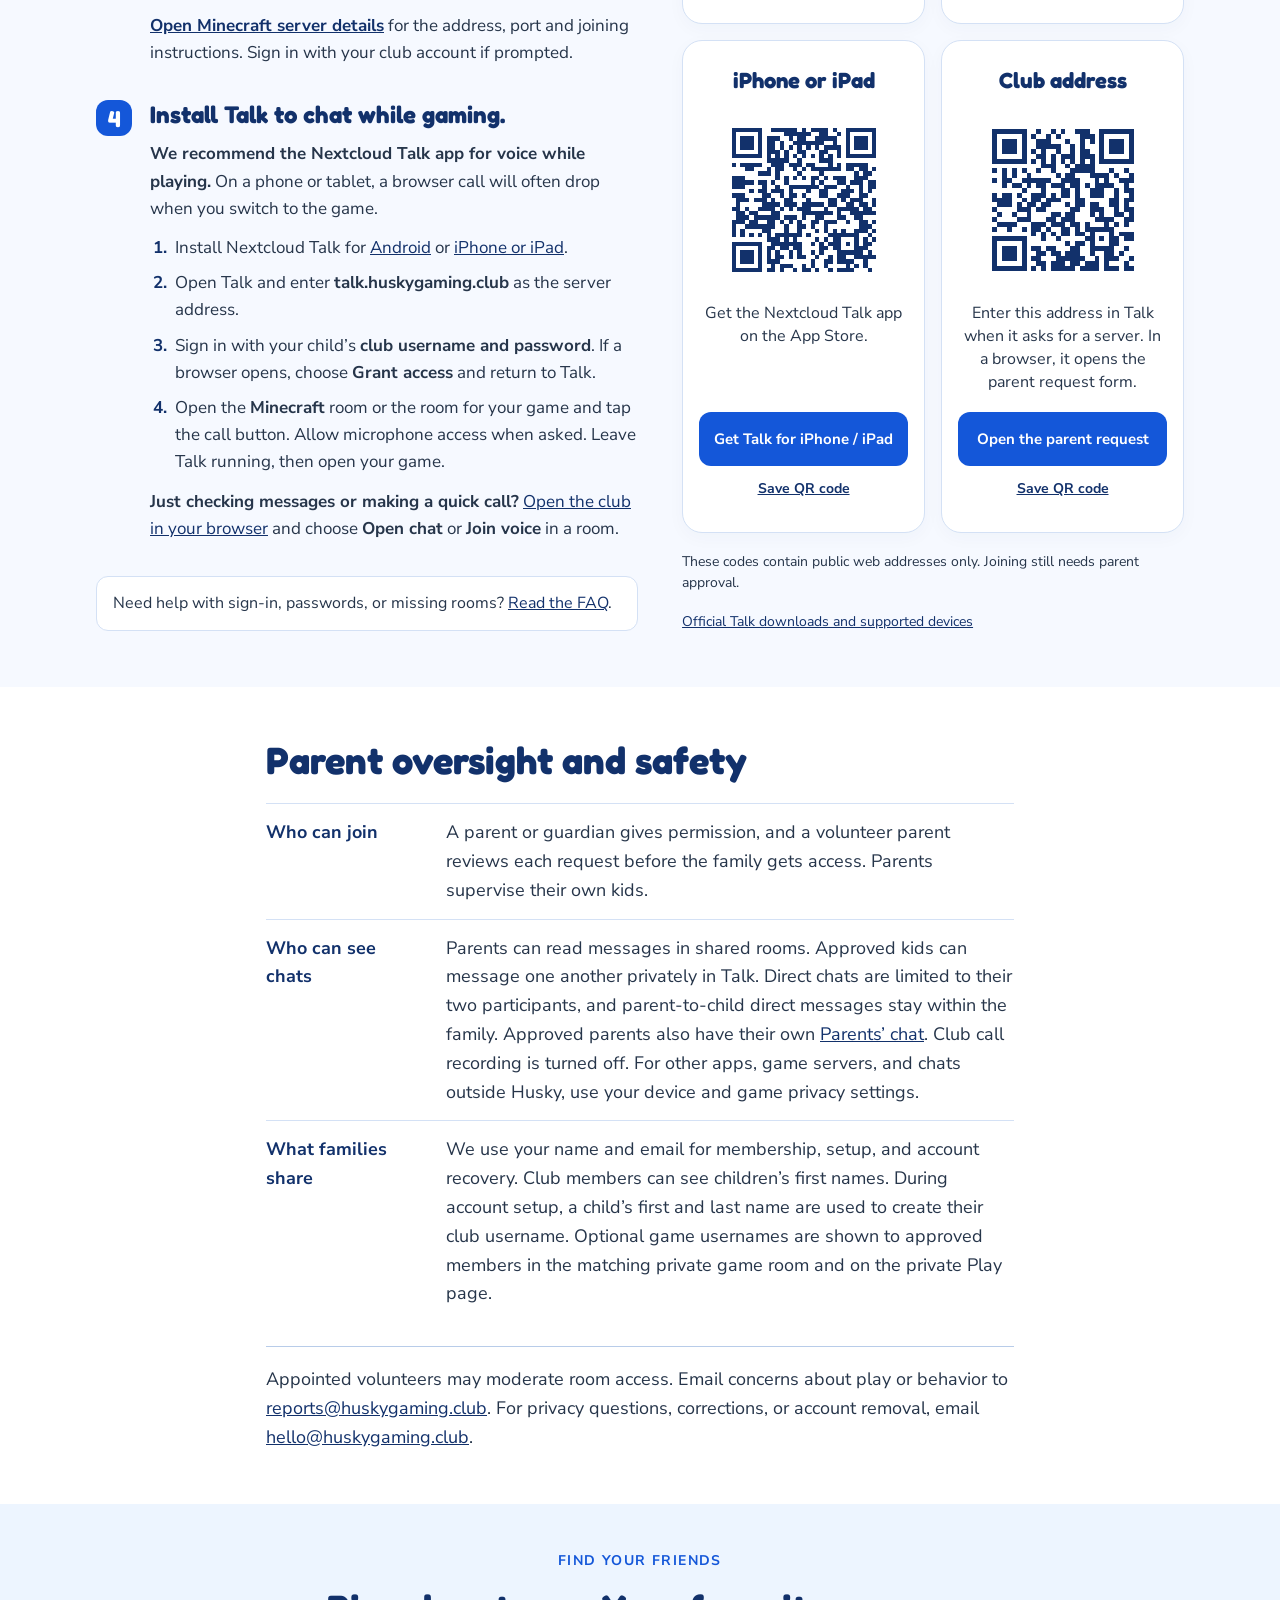
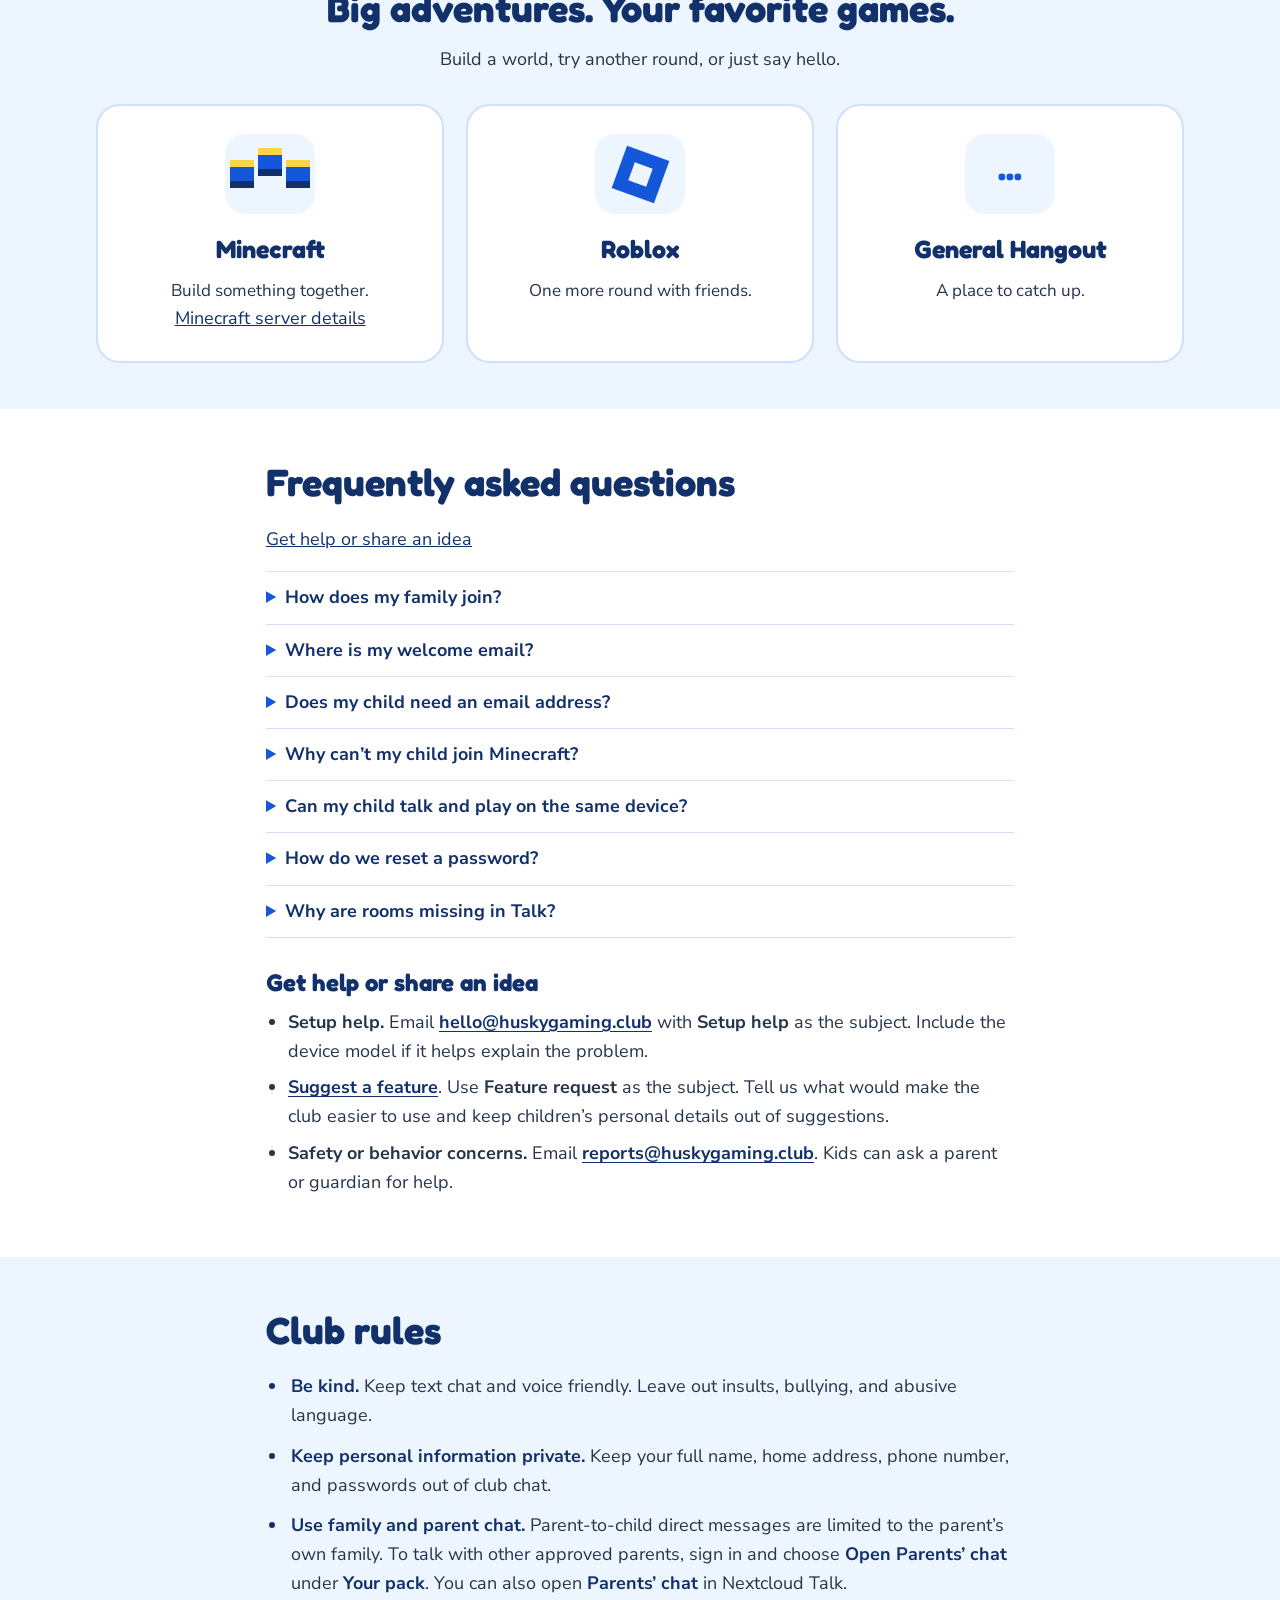
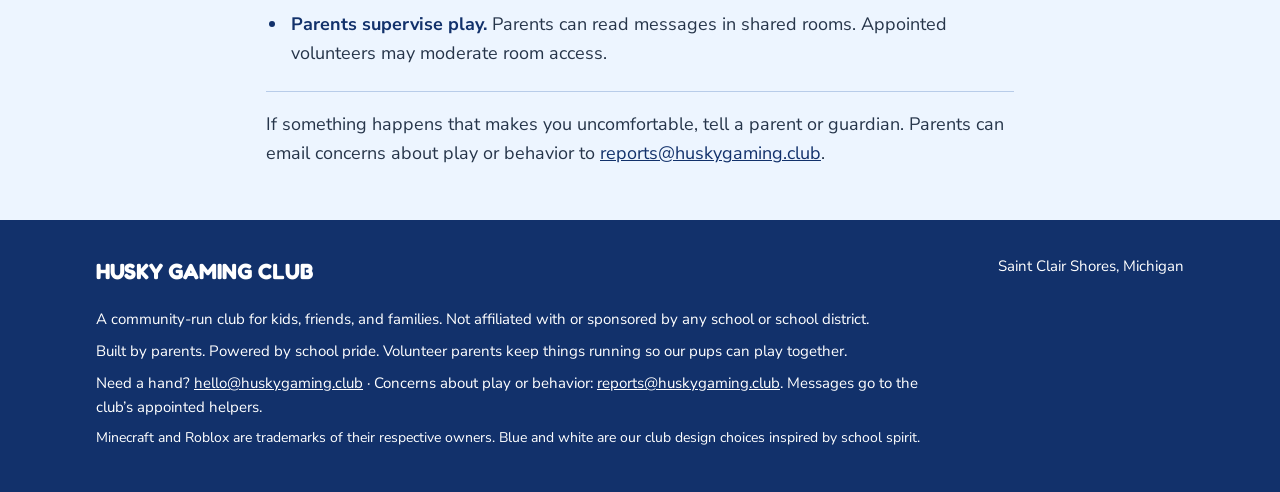
==== commit 271870c4: "Add private family feedback and clarify chat privacy" ====
--- a/site/index.html
+++ b/site/index.html
@@ -1,5 +1,5 @@
 <!doctype html>
-<html lang="en"><head><meta charset="utf-8"><meta name="viewport" content="width=device-width, initial-scale=1"><meta name="description" content="A community-run gaming club for Saint Clair Shores kids, friends, and families. Independently operated, with parents in the loop."><meta name="theme-color" content="#1457D9"><meta http-equiv="Content-Security-Policy" content="default-src 'self'; script-src 'self'; style-src 'self'; img-src 'self'; connect-src 'none'; object-src 'none'; base-uri 'none'; form-action 'none'"><title>Husky Gaming Club | Saint Clair Shores</title><link rel="icon" href="./favicon.svg?v=blue-white-1" type="image/svg+xml"><link rel="stylesheet" href="./styles.css?v=20261111-parent-oversight"><script src="./config.js?v=20261109-onboarding" defer></script><script src="./links.js" defer></script></head>
+<html lang="en"><head><meta charset="utf-8"><meta name="viewport" content="width=device-width, initial-scale=1"><meta name="description" content="A community-run gaming club for Saint Clair Shores kids, friends, and families. Independently operated, with parents in the loop."><meta name="theme-color" content="#1457D9"><meta http-equiv="Content-Security-Policy" content="default-src 'self'; script-src 'self'; style-src 'self'; img-src 'self'; connect-src 'none'; object-src 'none'; base-uri 'none'; form-action 'none'"><title>Husky Gaming Club | Saint Clair Shores</title><link rel="icon" href="./favicon.svg?v=blue-white-1" type="image/svg+xml"><link rel="stylesheet" href="./styles.css?v=20261111-family-feedback"><script src="./config.js?v=20261109-onboarding" defer></script><script src="./links.js" defer></script></head>
 <body><a class="skip-link" href="#main">Skip to content</a><header class="wrap masthead"><a href="./" class="brand" aria-label="Husky Gaming Club home"><img src="./mascot.svg" alt=""><span>HUSKY<br>GAMING CLUB<small>FRIENDS PLAY HERE</small></span></a><nav aria-label="Main navigation"><a href="#get-started">Setup guide</a><a href="#talk-setup">Talk setup</a><a id="nav-signin" class="signin" href="https://talk.huskygaming.club/apps/huskyclub/family">Member Sign In</a></nav></header>
 <div class="team-strip"><span aria-hidden="true">★</span>Blue and white. Friends and games. Go Huskies!<span aria-hidden="true">★</span></div>
 <main id="main"><section class="wrap hero" aria-labelledby="hero-title">
@@ -71,11 +71,11 @@
       </div>
       <div>
         <dt>Who can see chats</dt>
-        <dd>Parents can read messages in shared rooms. In Talk, direct chats are limited to their two participants. Parent-to-child direct messages stay within the family. Approved parents also have their own <a href="#parent-chat">Parents’ chat</a>. Club call recording is turned off.</dd>
+        <dd>Parents can read messages in shared rooms. Approved kids can message one another privately in Talk. Direct chats are limited to their two participants, and parent-to-child direct messages stay within the family. Approved parents also have their own <a href="#parent-chat">Parents’ chat</a>. Club call recording is turned off. For other apps, game servers, and chats outside Husky, use your device and game privacy settings.</dd>
       </div>
       <div>
         <dt>What families share</dt>
-        <dd>We use your name and email for membership, setup, and account recovery. Club members can see children’s first names. Optional game usernames are shown to approved members in the matching private game room and on the private Play page.</dd>
+        <dd>We use your name and email for membership, setup, and account recovery. Club members can see children’s first names. During account setup, a child’s first and last name are used to create their club username. Optional game usernames are shown to approved members in the matching private game room and on the private Play page.</dd>
       </div>
     </dl>
     <p class="report-note">Appointed volunteers may moderate room access. Email concerns about play or behavior to <a href="mailto:reports@huskygaming.club">reports@huskygaming.club</a>. For privacy questions, corrections, or account removal, email <a href="mailto:hello@huskygaming.club">hello@huskygaming.club</a>.</p>
@@ -85,6 +85,7 @@
 <section id="faq" class="info-section" aria-labelledby="faq-title">
   <div class="wrap info-inner">
     <h2 id="faq-title">Frequently asked questions</h2>
+    <p><a href="#feedback">Get help or share an idea</a></p>
     <div class="faq-list">
       <details>
         <summary>How does my family join?</summary>
@@ -104,7 +105,7 @@
       </details>
       <details>
         <summary>Can my child talk and play on the same device?</summary>
-        <p>Use the <a href="#talk-setup">Nextcloud Talk app</a>. Join the voice call in Talk, leave the app running, and then open the game. Browser calls often drop when a phone or tablet switches to the game.</p>
+        <p>Use the <a href="#talk-setup">Nextcloud Talk app</a>. Join the voice call in Talk, leave the app running, and then open the game. Browser calls often drop when a phone or tablet switches to the game. If Talk is available on another phone or tablet, your child can join voice from that device while playing.</p>
       </details>
       <details>
         <summary>How do we reset a password?</summary>
@@ -115,6 +116,14 @@
         <p>Check that Talk is connected to <strong>talk.huskygaming.club</strong> and signed in to the right club account. Close and reopen Talk. If rooms are still missing, email <a href="mailto:hello@huskygaming.club">hello@huskygaming.club</a>.</p>
       </details>
     </div>
+    <section id="feedback" class="feedback" aria-labelledby="feedback-title">
+      <h3 id="feedback-title">Get help or share an idea</h3>
+      <ul>
+        <li><strong>Setup help.</strong> Email <a href="mailto:hello@huskygaming.club">hello@huskygaming.club</a> with <strong>Setup help</strong> as the subject. Include the device model if it helps explain the problem.</li>
+        <li><a href="mailto:hello@huskygaming.club">Suggest a feature</a>. Use <strong>Feature request</strong> as the subject. Tell us what would make the club easier to use and keep children’s personal details out of suggestions.</li>
+        <li><strong>Safety or behavior concerns.</strong> Email <a href="mailto:reports@huskygaming.club">reports@huskygaming.club</a>. Kids can ask a parent or guardian for help.</li>
+      </ul>
+    </section>
   </div>
 </section>
 <section id="rules" class="info-section rules-section" aria-labelledby="rules-title">
--- a/site/styles.css
+++ b/site/styles.css
@@ -55,3 +55,9 @@
 .oversight-list dt{font-weight:700;color:var(--deep)}
 .oversight-list dd{margin:0}
 @media(max-width:600px){.oversight-list div{grid-template-columns:1fr;gap:4px}}
+
+.feedback{margin-top:30px}
+.feedback h3{font-size:24px;line-height:1.25;margin-bottom:10px}
+.feedback ul{padding-left:22px;margin:0}
+.feedback li{margin-bottom:8px}
+.feedback a{font-weight:700;text-underline-offset:3px}
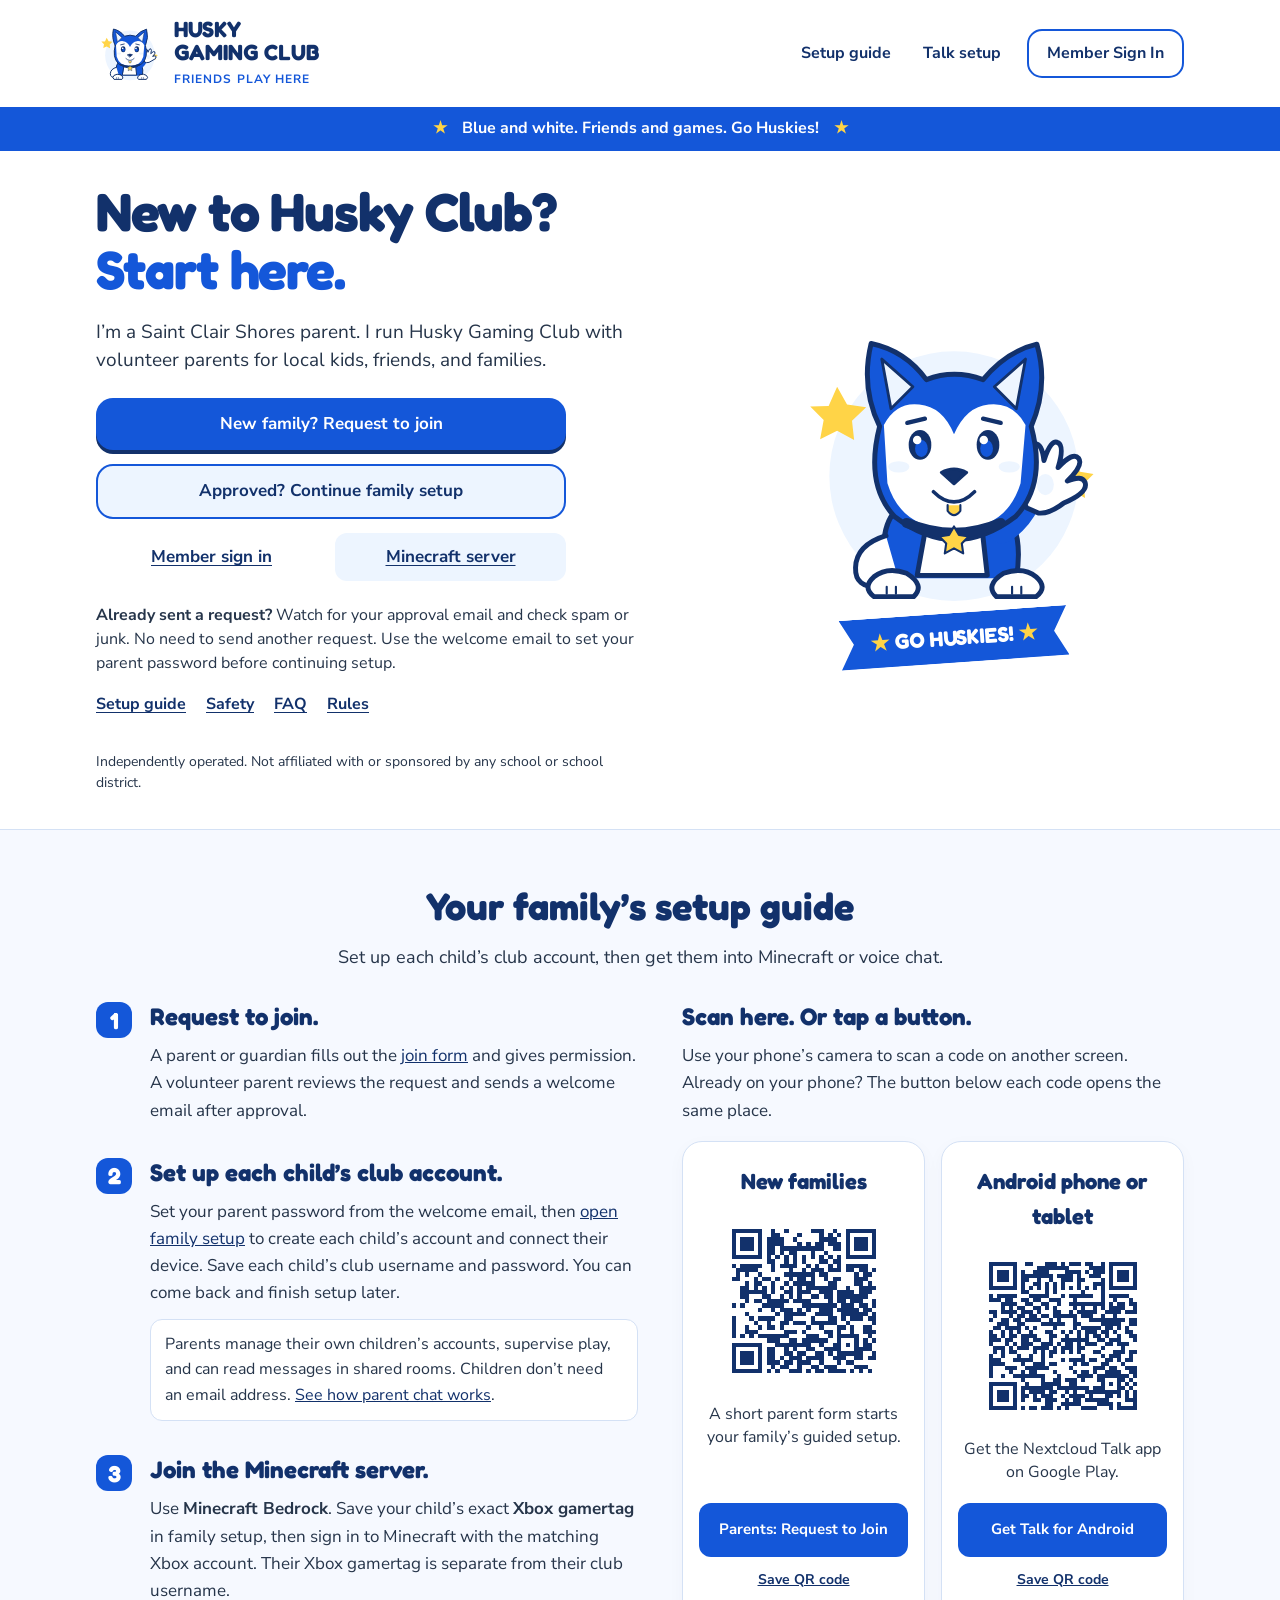
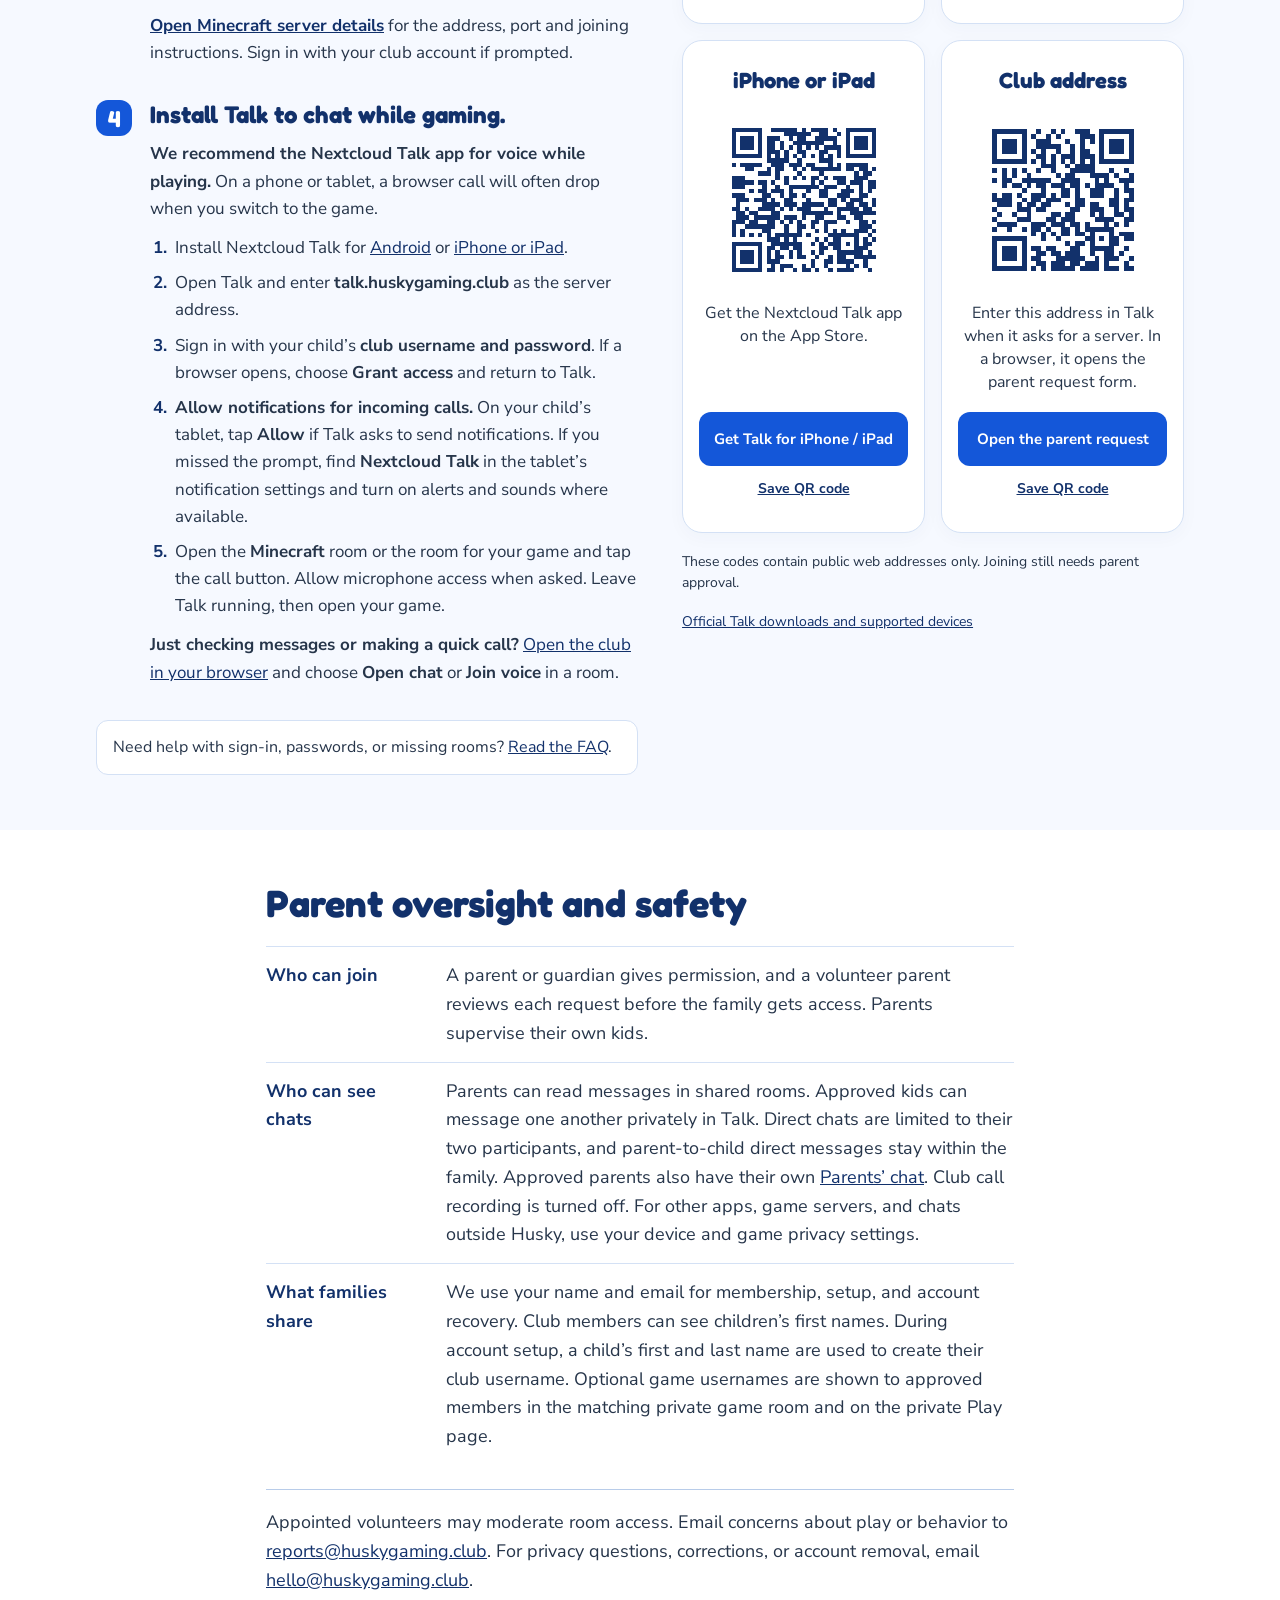
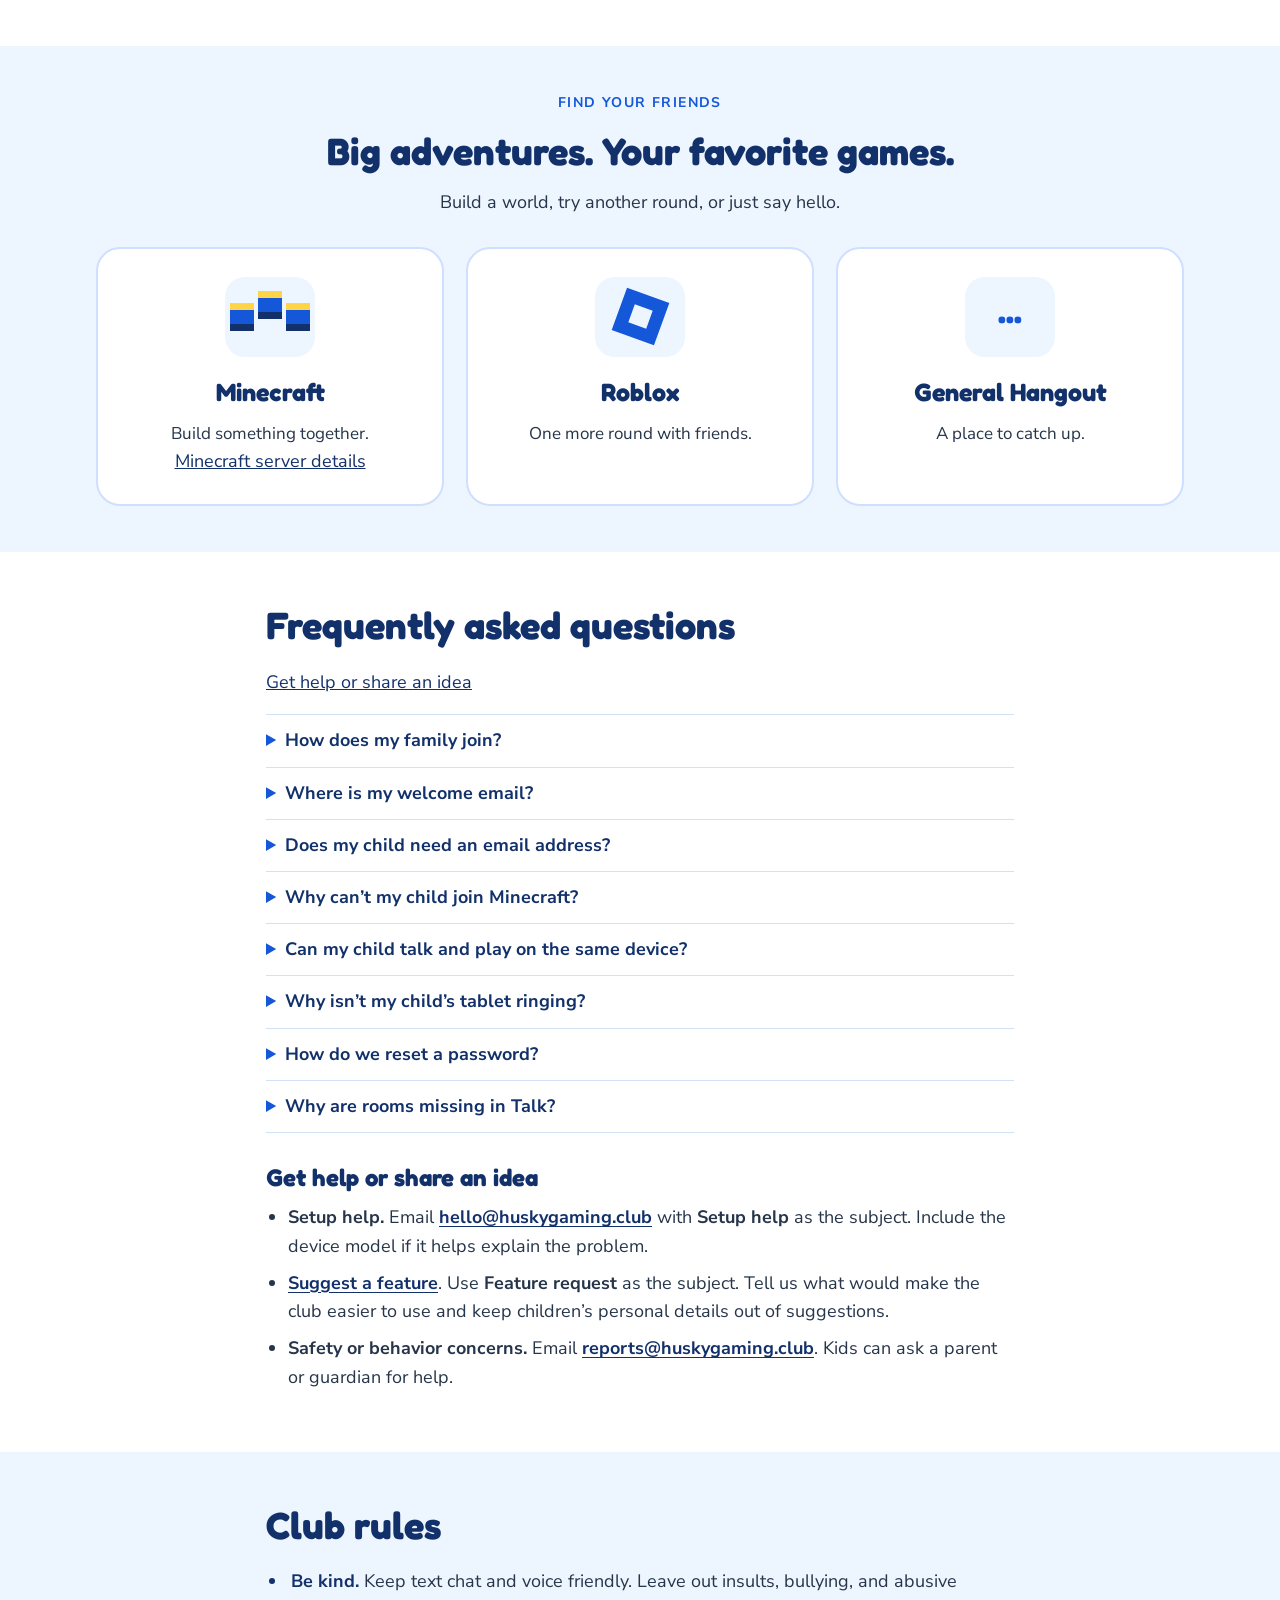
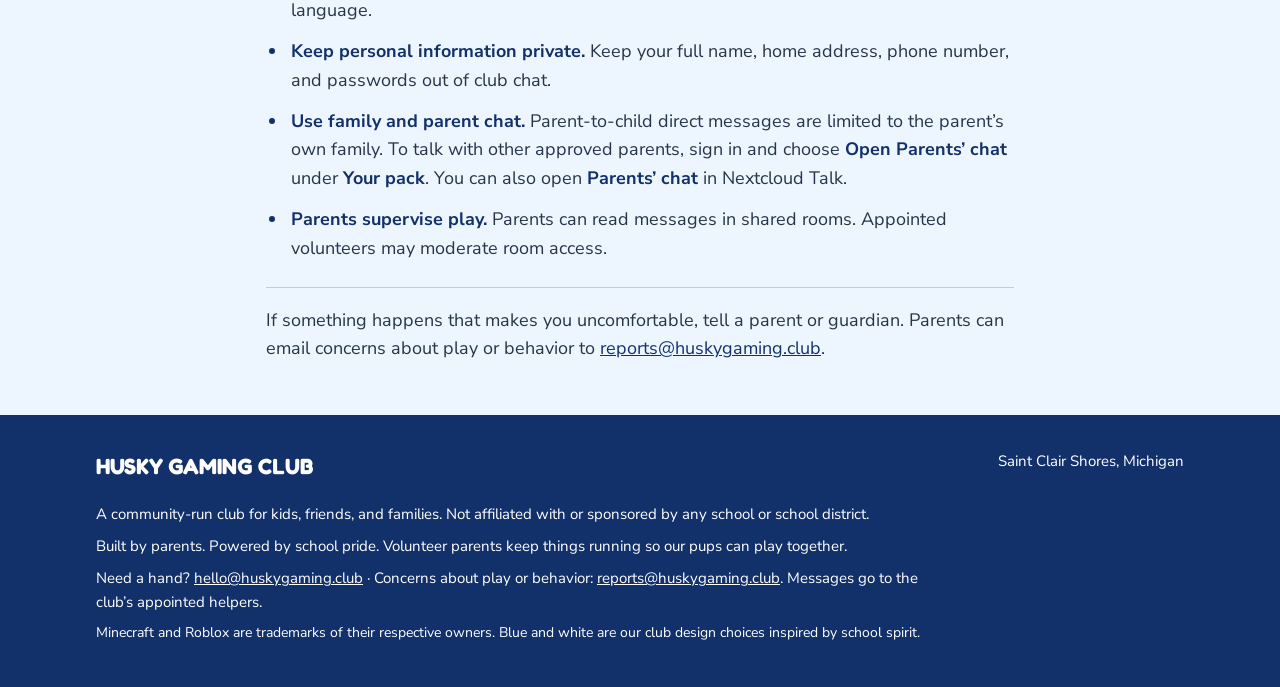
==== commit 77189c9f: "Explain Talk call notifications in family setup" ====
--- a/site/index.html
+++ b/site/index.html
@@ -52,6 +52,7 @@
       <li>Install Nextcloud Talk for <a href="https://play.google.com/store/apps/details?id=com.nextcloud.talk2">Android</a> or <a href="https://apps.apple.com/app/nextcloud-talk/id1296825574">iPhone or iPad</a>.</li>
       <li>Open Talk and enter <strong>talk.huskygaming.club</strong> as the server address.</li>
       <li>Sign in with your child’s <strong>club username and password</strong>. If a browser opens, choose <strong>Grant access</strong> and return to Talk.</li>
+      <li id="talk-notifications"><strong>Allow notifications for incoming calls.</strong> On your child’s tablet, tap <strong>Allow</strong> if Talk asks to send notifications. If you missed the prompt, find <strong>Nextcloud Talk</strong> in the tablet’s notification settings and turn on alerts and sounds where available.</li>
       <li>Open the <strong>Minecraft</strong> room or the room for your game and tap the call button. Allow microphone access when asked. Leave Talk running, then open your game.</li>
     </ol>
     <p><strong>Just checking messages or making a quick call?</strong> <a href="https://talk.huskygaming.club/apps/huskyclub/family">Open the club in your browser</a> and choose <strong>Open chat</strong> or <strong>Join voice</strong> in a room.</p>
@@ -108,6 +109,12 @@
         <p>Use the <a href="#talk-setup">Nextcloud Talk app</a>. Join the voice call in Talk, leave the app running, and then open the game. Browser calls often drop when a phone or tablet switches to the game. If Talk is available on another phone or tablet, your child can join voice from that device while playing.</p>
       </details>
       <details>
+        <summary>Why isn’t my child’s tablet ringing?</summary>
+        <p><a href="#talk-notifications">Check that Talk notifications are allowed</a> on the tablet. On Android, look under <strong>Settings → Notifications → App notifications → Nextcloud Talk</strong>. On iPad, go to <strong>Settings → Notifications → Nextcloud Talk</strong>, turn on <strong>Allow Notifications</strong>, and enable <strong>Sounds</strong> if shown.</p>
+        <p>Check the tablet’s alert volume and whether Do Not Disturb or Focus is silencing alerts. From your own Talk account, call your child while their tablet is on the home screen, then try again with the game open.</p>
+        <p><strong>Amazon Fire Kids tablets.</strong> Test in the same Kids profile your child plays in. Some Fire Kids setups can join calls but may still miss the incoming ring. If it stays quiet, open Talk and join the call manually, or <a href="#feedback">ask for setup help</a> and include the tablet model.</p>
+      </details>
+      <details>
         <summary>How do we reset a password?</summary>
         <p>For a child, a parent signs in, opens the child’s name under <strong>Your pups</strong>, and chooses <strong>Reset password</strong>. This signs the child out on their devices. Parents can use <strong>Forgot password</strong> on the sign-in screen with their own email address.</p>
       </details>
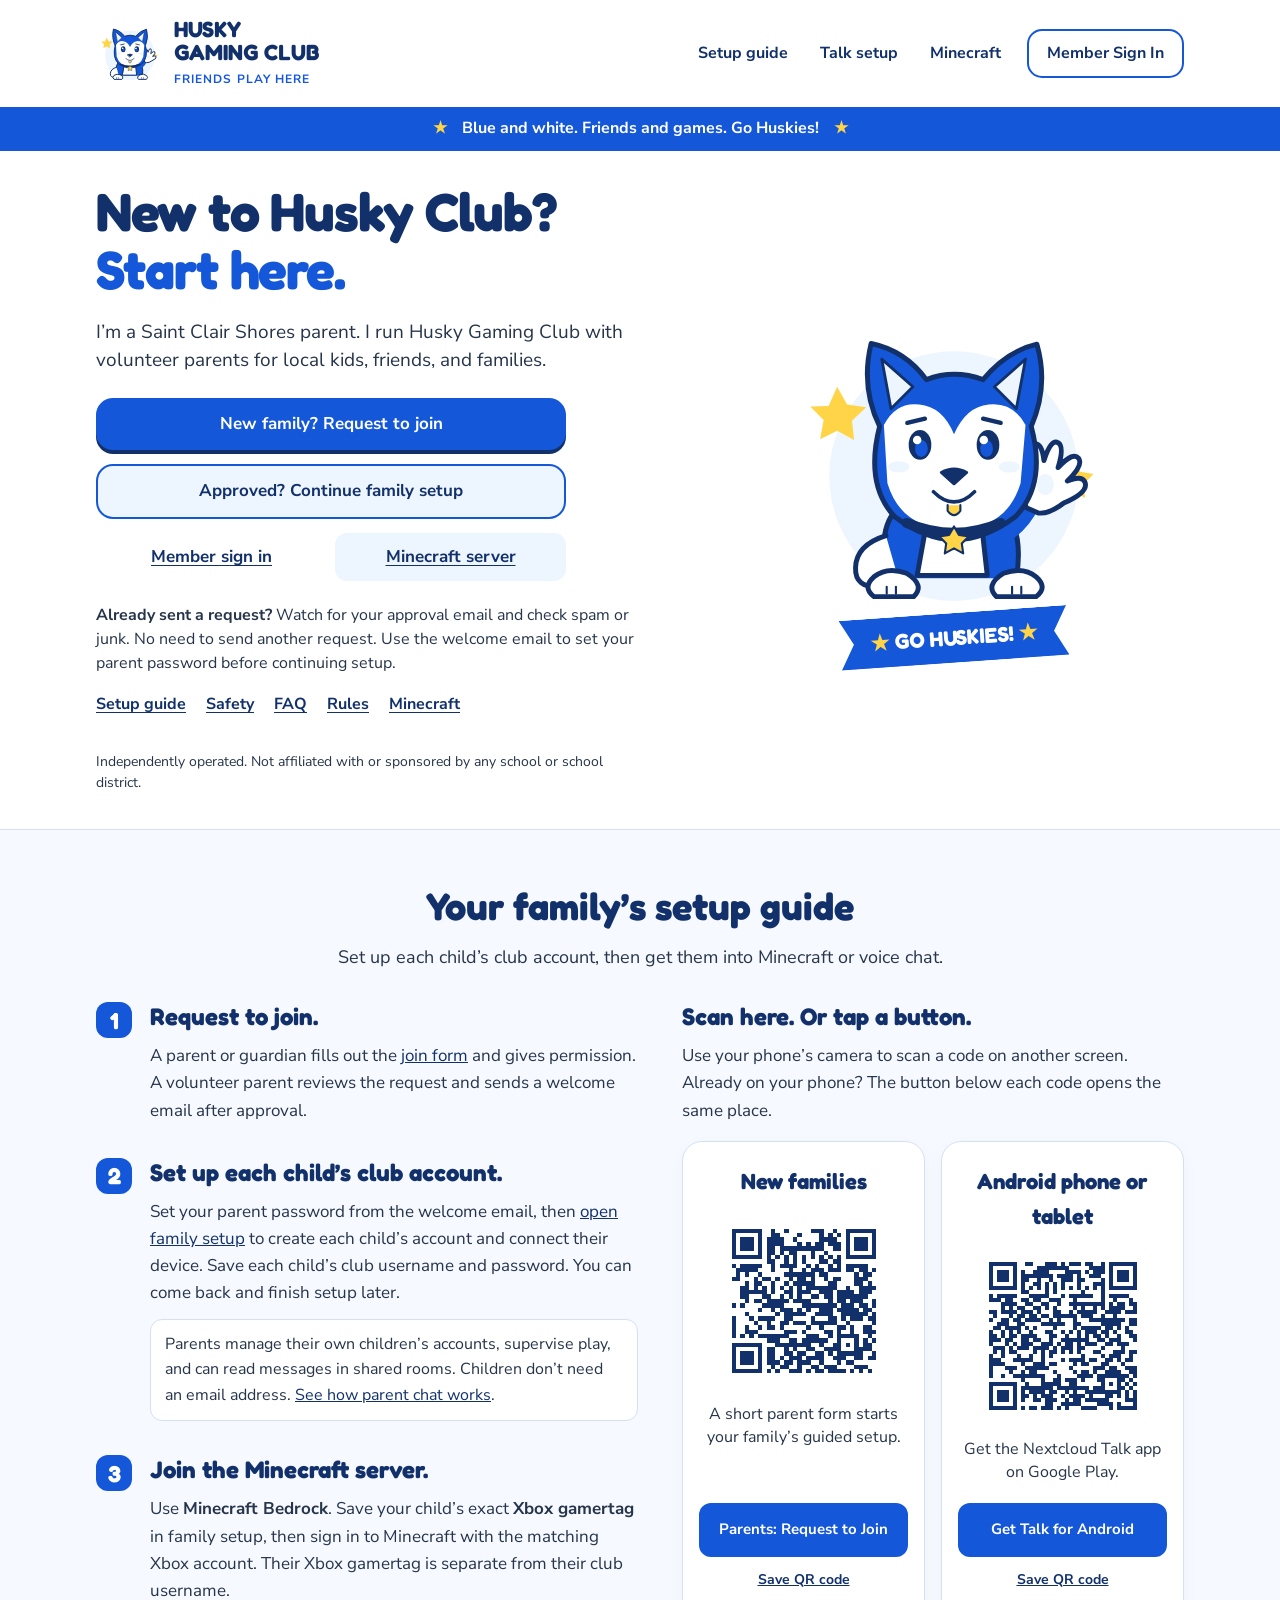
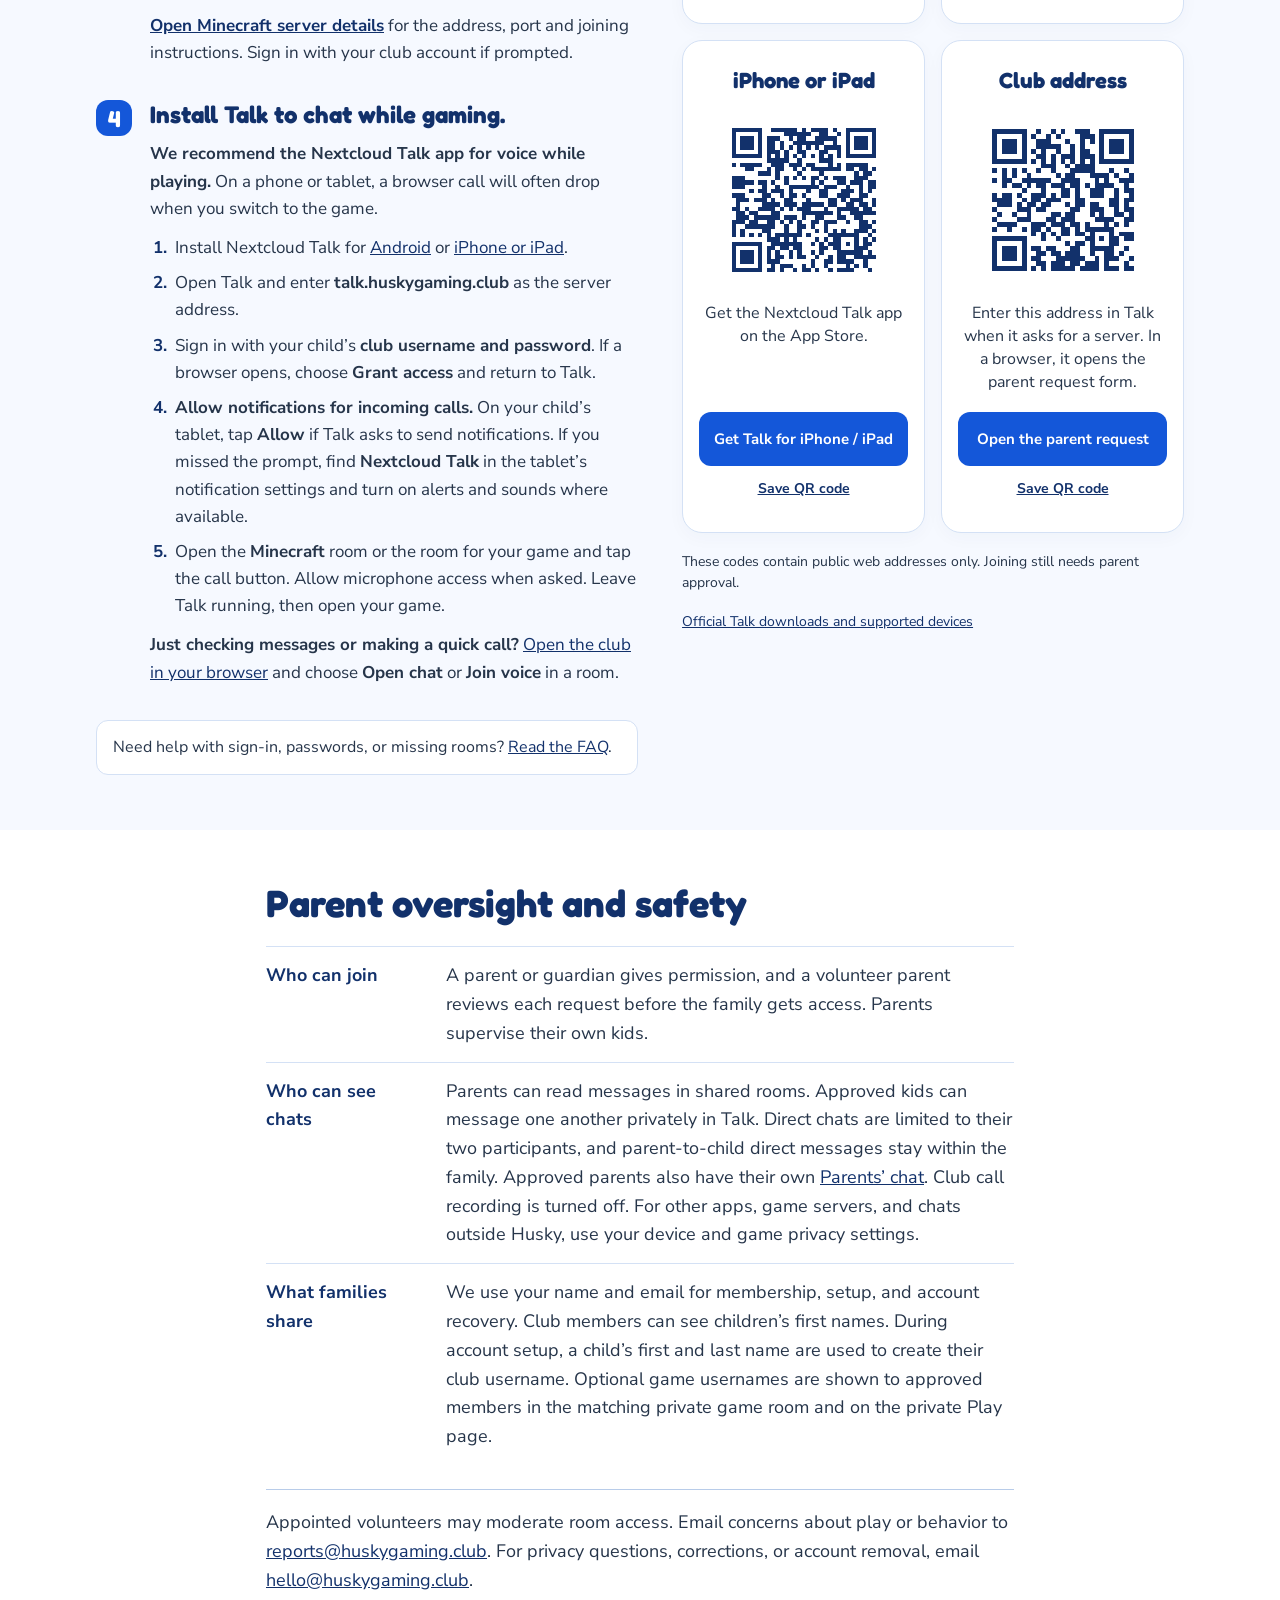
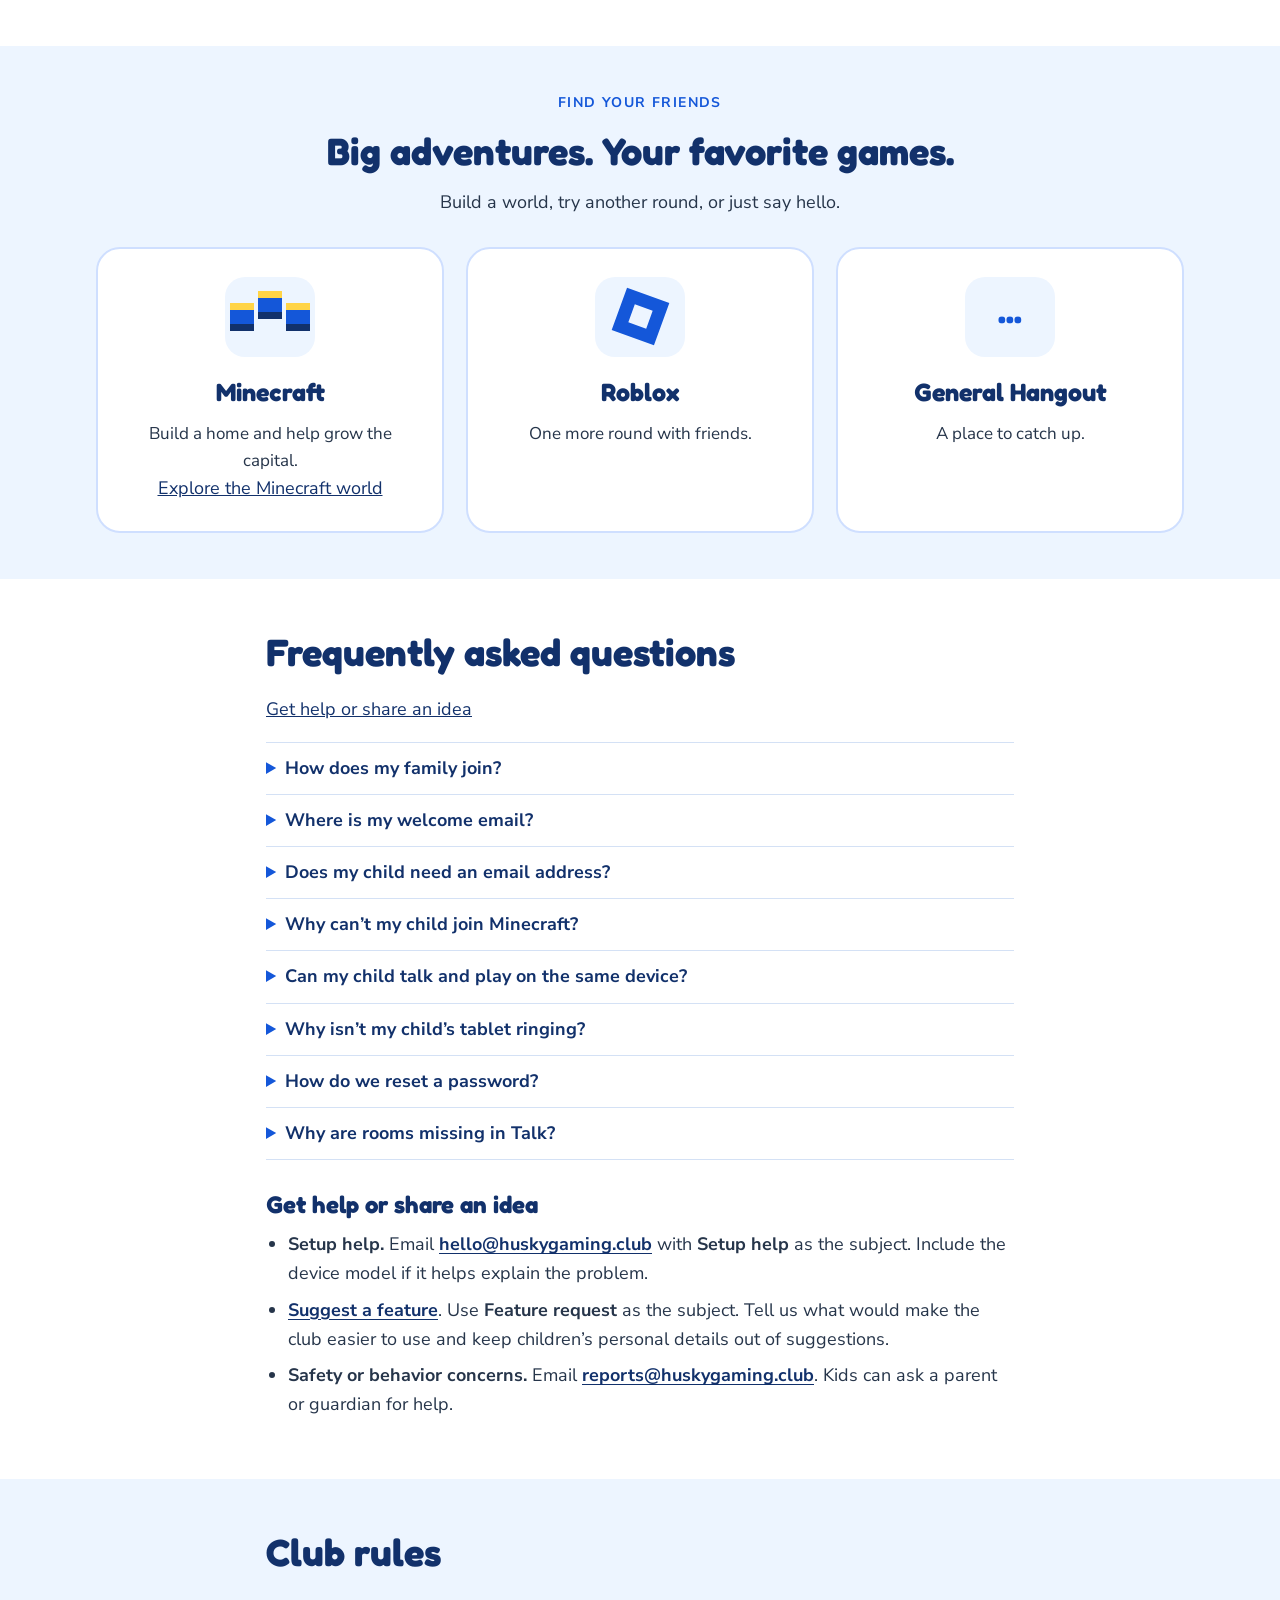
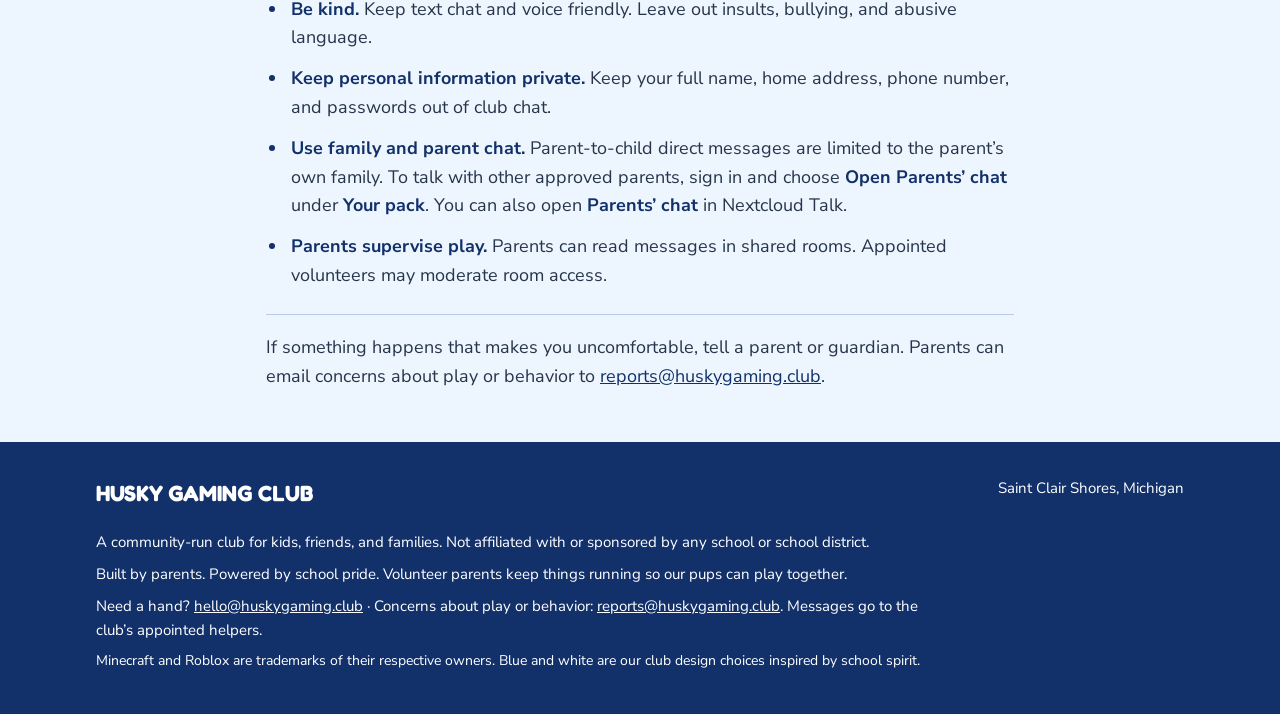
==== commit 35698ff7: "Add public Minecraft Friends world guide" ====
--- a/site/index.html
+++ b/site/index.html
@@ -1,6 +1,6 @@
 <!doctype html>
-<html lang="en"><head><meta charset="utf-8"><meta name="viewport" content="width=device-width, initial-scale=1"><meta name="description" content="A community-run gaming club for Saint Clair Shores kids, friends, and families. Independently operated, with parents in the loop."><meta name="theme-color" content="#1457D9"><meta http-equiv="Content-Security-Policy" content="default-src 'self'; script-src 'self'; style-src 'self'; img-src 'self'; connect-src 'none'; object-src 'none'; base-uri 'none'; form-action 'none'"><title>Husky Gaming Club | Saint Clair Shores</title><link rel="icon" href="./favicon.svg?v=blue-white-1" type="image/svg+xml"><link rel="stylesheet" href="./styles.css?v=20261111-family-feedback"><script src="./config.js?v=20261109-onboarding" defer></script><script src="./links.js" defer></script></head>
-<body><a class="skip-link" href="#main">Skip to content</a><header class="wrap masthead"><a href="./" class="brand" aria-label="Husky Gaming Club home"><img src="./mascot.svg" alt=""><span>HUSKY<br>GAMING CLUB<small>FRIENDS PLAY HERE</small></span></a><nav aria-label="Main navigation"><a href="#get-started">Setup guide</a><a href="#talk-setup">Talk setup</a><a id="nav-signin" class="signin" href="https://talk.huskygaming.club/apps/huskyclub/family">Member Sign In</a></nav></header>
+<html lang="en"><head><meta charset="utf-8"><meta name="viewport" content="width=device-width, initial-scale=1"><meta name="description" content="A community-run gaming club for Saint Clair Shores kids, friends, and families. Independently operated, with parents in the loop."><meta name="theme-color" content="#1457D9"><meta http-equiv="Content-Security-Policy" content="default-src 'self'; script-src 'self'; style-src 'self'; img-src 'self'; connect-src 'none'; object-src 'none'; base-uri 'none'; form-action 'none'"><title>Husky Gaming Club | Saint Clair Shores</title><link rel="icon" href="./favicon.svg?v=blue-white-1" type="image/svg+xml"><link rel="stylesheet" href="./styles.css?v=20261114-minecraft"><script src="./config.js?v=20261109-onboarding" defer></script><script src="./links.js" defer></script></head>
+<body><a class="skip-link" href="#main">Skip to content</a><header class="wrap masthead"><a href="./" class="brand" aria-label="Husky Gaming Club home"><img src="./mascot.svg" alt=""><span>HUSKY<br>GAMING CLUB<small>FRIENDS PLAY HERE</small></span></a><nav aria-label="Main navigation"><a href="#get-started">Setup guide</a><a href="#talk-setup">Talk setup</a><a href="./minecraft/" class="minecraft-nav">Minecraft</a><a id="nav-signin" class="signin" href="https://talk.huskygaming.club/apps/huskyclub/family">Member Sign In</a></nav></header>
 <div class="team-strip"><span aria-hidden="true">★</span>Blue and white. Friends and games. Go Huskies!<span aria-hidden="true">★</span></div>
 <main id="main"><section class="wrap hero" aria-labelledby="hero-title">
 <div class="hero-copy"><h1 id="hero-title">New to Husky Club?<br><span>Start here.</span></h1>
@@ -21,6 +21,7 @@
   <a href="#safety">Safety</a>
   <a href="#faq">FAQ</a>
   <a href="#rules">Rules</a>
+  <a href="./minecraft/">Minecraft</a>
 </nav>
 <p class="affiliation">Independently operated. Not affiliated with or sponsored by any school or school district.</p></div>
 <div class="mascot-card"><img class="mascot" src="./mascot.svg" width="480" height="440" alt="Our friendly blue and white husky waves hello"><div class="pennant"><span aria-hidden="true">★</span> GO HUSKIES! <span aria-hidden="true">★</span></div></div></section>
@@ -82,7 +83,7 @@
     <p class="report-note">Appointed volunteers may moderate room access. Email concerns about play or behavior to <a href="mailto:reports@huskygaming.club">reports@huskygaming.club</a>. For privacy questions, corrections, or account removal, email <a href="mailto:hello@huskygaming.club">hello@huskygaming.club</a>.</p>
   </div>
 </section>
-<section id="club" class="club-section" aria-labelledby="club-title"><div class="wrap"><div class="section-heading"><p class="eyebrow">FIND YOUR FRIENDS</p><h2 id="club-title">Big adventures. Your favorite games.</h2><p>Build a world, try another round, or just say hello.</p></div><div class="games"><article class="game"><div class="tile blocks" aria-hidden="true"><i></i><i></i><i></i></div><h3>Minecraft</h3><p>Build something together.</p><a href="https://talk.huskygaming.club/apps/huskyclub/play">Minecraft server details</a></article><article class="game"><div class="tile roblox" aria-hidden="true"><i></i></div><h3>Roblox</h3><p>One more round with friends.</p></article><article class="game"><div class="tile chat" aria-hidden="true">···</div><h3>General Hangout</h3><p>A place to catch up.</p></article></div></div></section>
+<section id="club" class="club-section" aria-labelledby="club-title"><div class="wrap"><div class="section-heading"><p class="eyebrow">FIND YOUR FRIENDS</p><h2 id="club-title">Big adventures. Your favorite games.</h2><p>Build a world, try another round, or just say hello.</p></div><div class="games"><article class="game"><div class="tile blocks" aria-hidden="true"><i></i><i></i><i></i></div><h3>Minecraft</h3><p>Build a home and help grow the capital.</p><a href="./minecraft/">Explore the Minecraft world</a></article><article class="game"><div class="tile roblox" aria-hidden="true"><i></i></div><h3>Roblox</h3><p>One more round with friends.</p></article><article class="game"><div class="tile chat" aria-hidden="true">···</div><h3>General Hangout</h3><p>A place to catch up.</p></article></div></div></section>
 <section id="faq" class="info-section" aria-labelledby="faq-title">
   <div class="wrap info-inner">
     <h2 id="faq-title">Frequently asked questions</h2>
--- a/site/styles.css
+++ b/site/styles.css
@@ -61,3 +61,10 @@
 .feedback ul{padding-left:22px;margin:0}
 .feedback li{margin-bottom:8px}
 .feedback a{font-weight:700;text-underline-offset:3px}
+
+.minecraft-page h1{font-size:clamp(38px,6vw,58px);line-height:1.08;margin-bottom:18px}
+.minecraft-page .intro{max-width:600px}
+.minecraft-page .actions+p{margin-top:22px}
+.minecraft-page dt small{display:inline-block;margin-top:3px;color:var(--blue);font-size:14px}
+@media(max-width:760px){.masthead nav a.minecraft-nav{display:inline-flex;align-items:center;min-height:44px;font-size:14px;padding:6px 8px}.minecraft-page .actions{align-items:stretch}}
+@media(max-width:420px){.masthead nav a.minecraft-nav{display:none}}
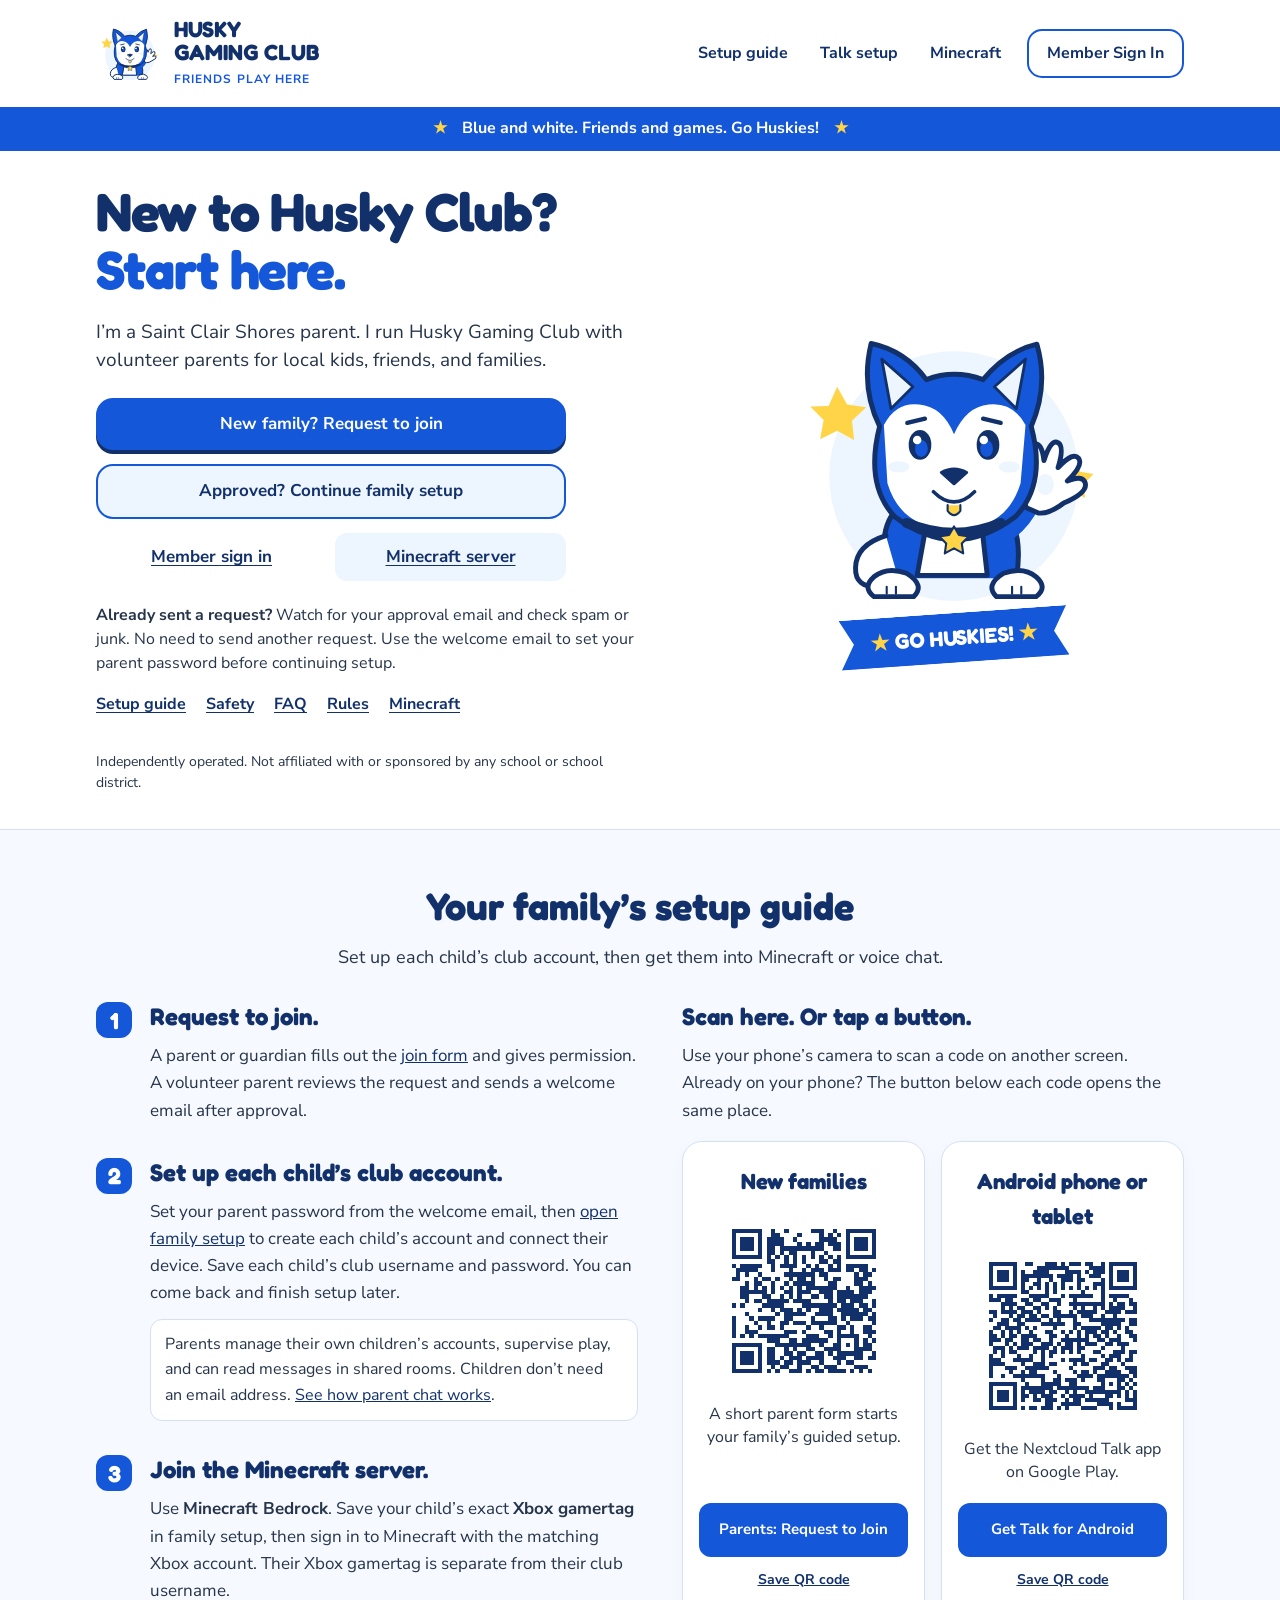
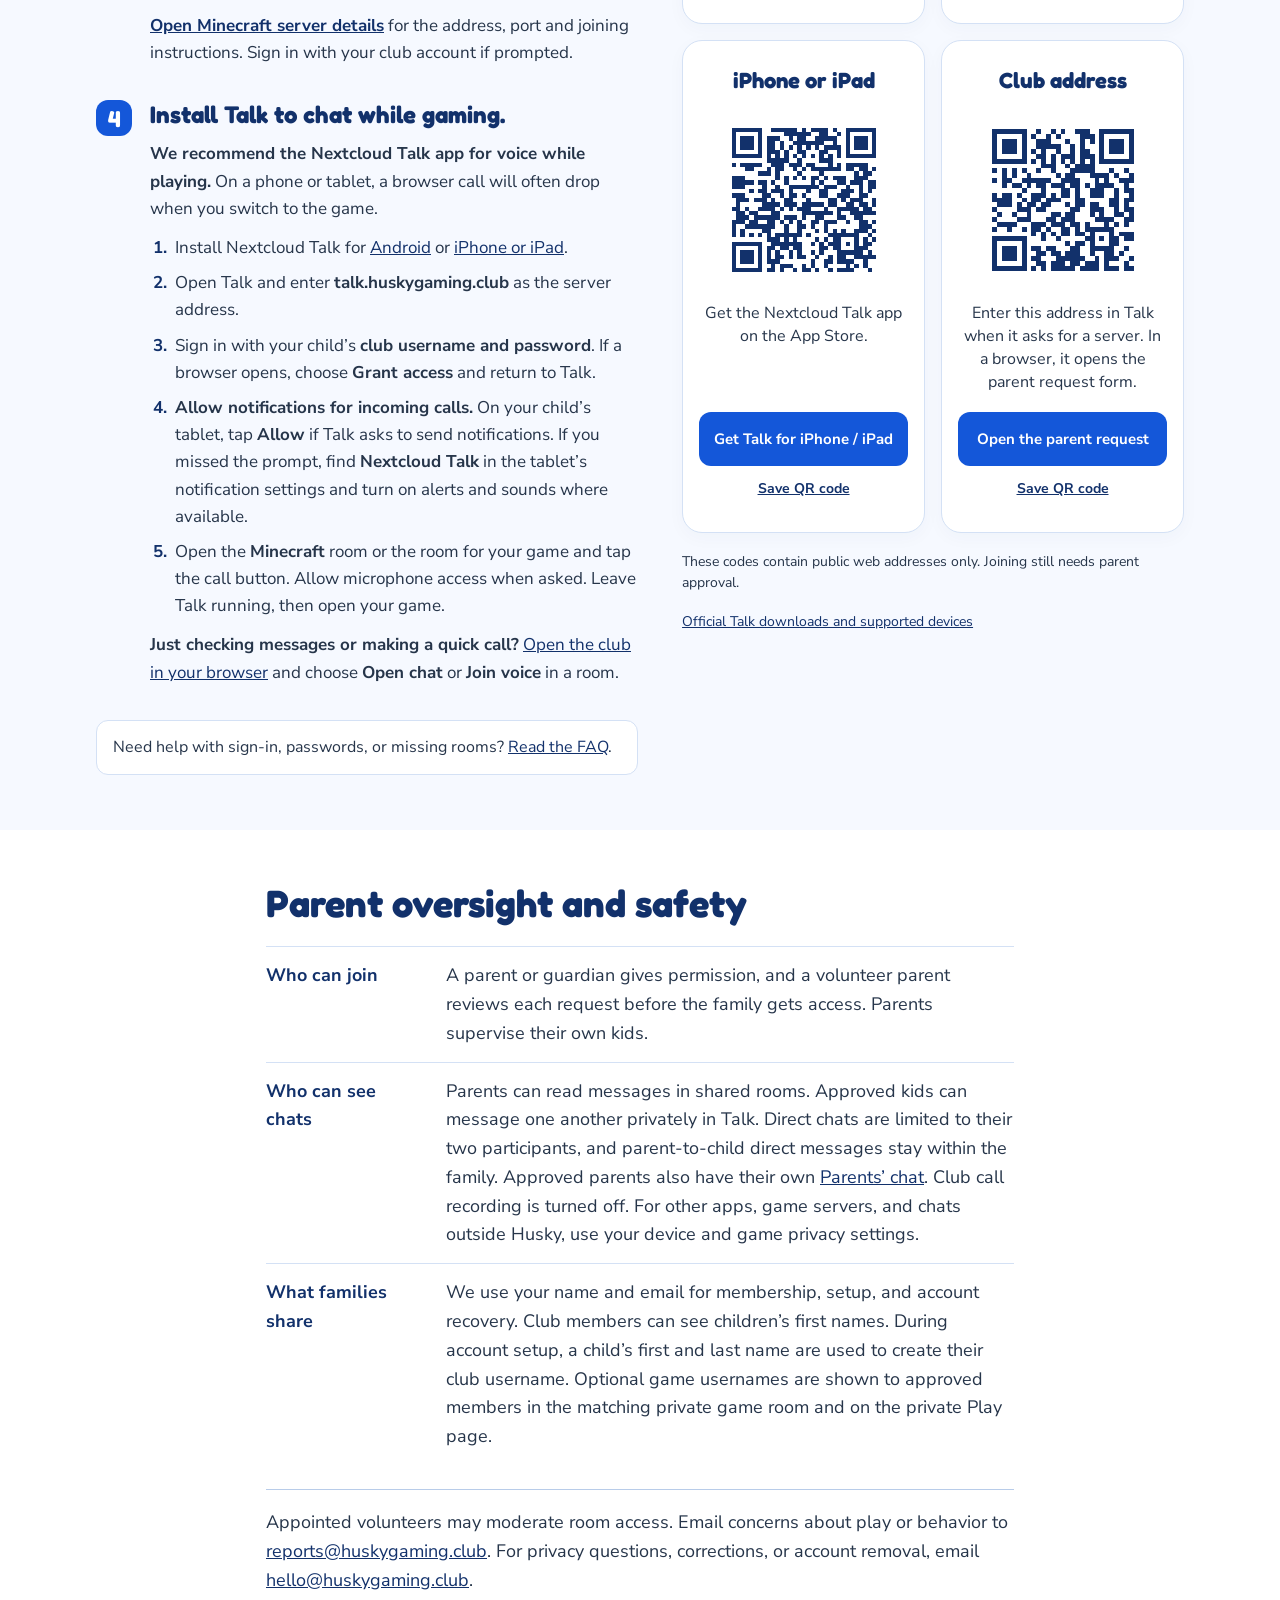
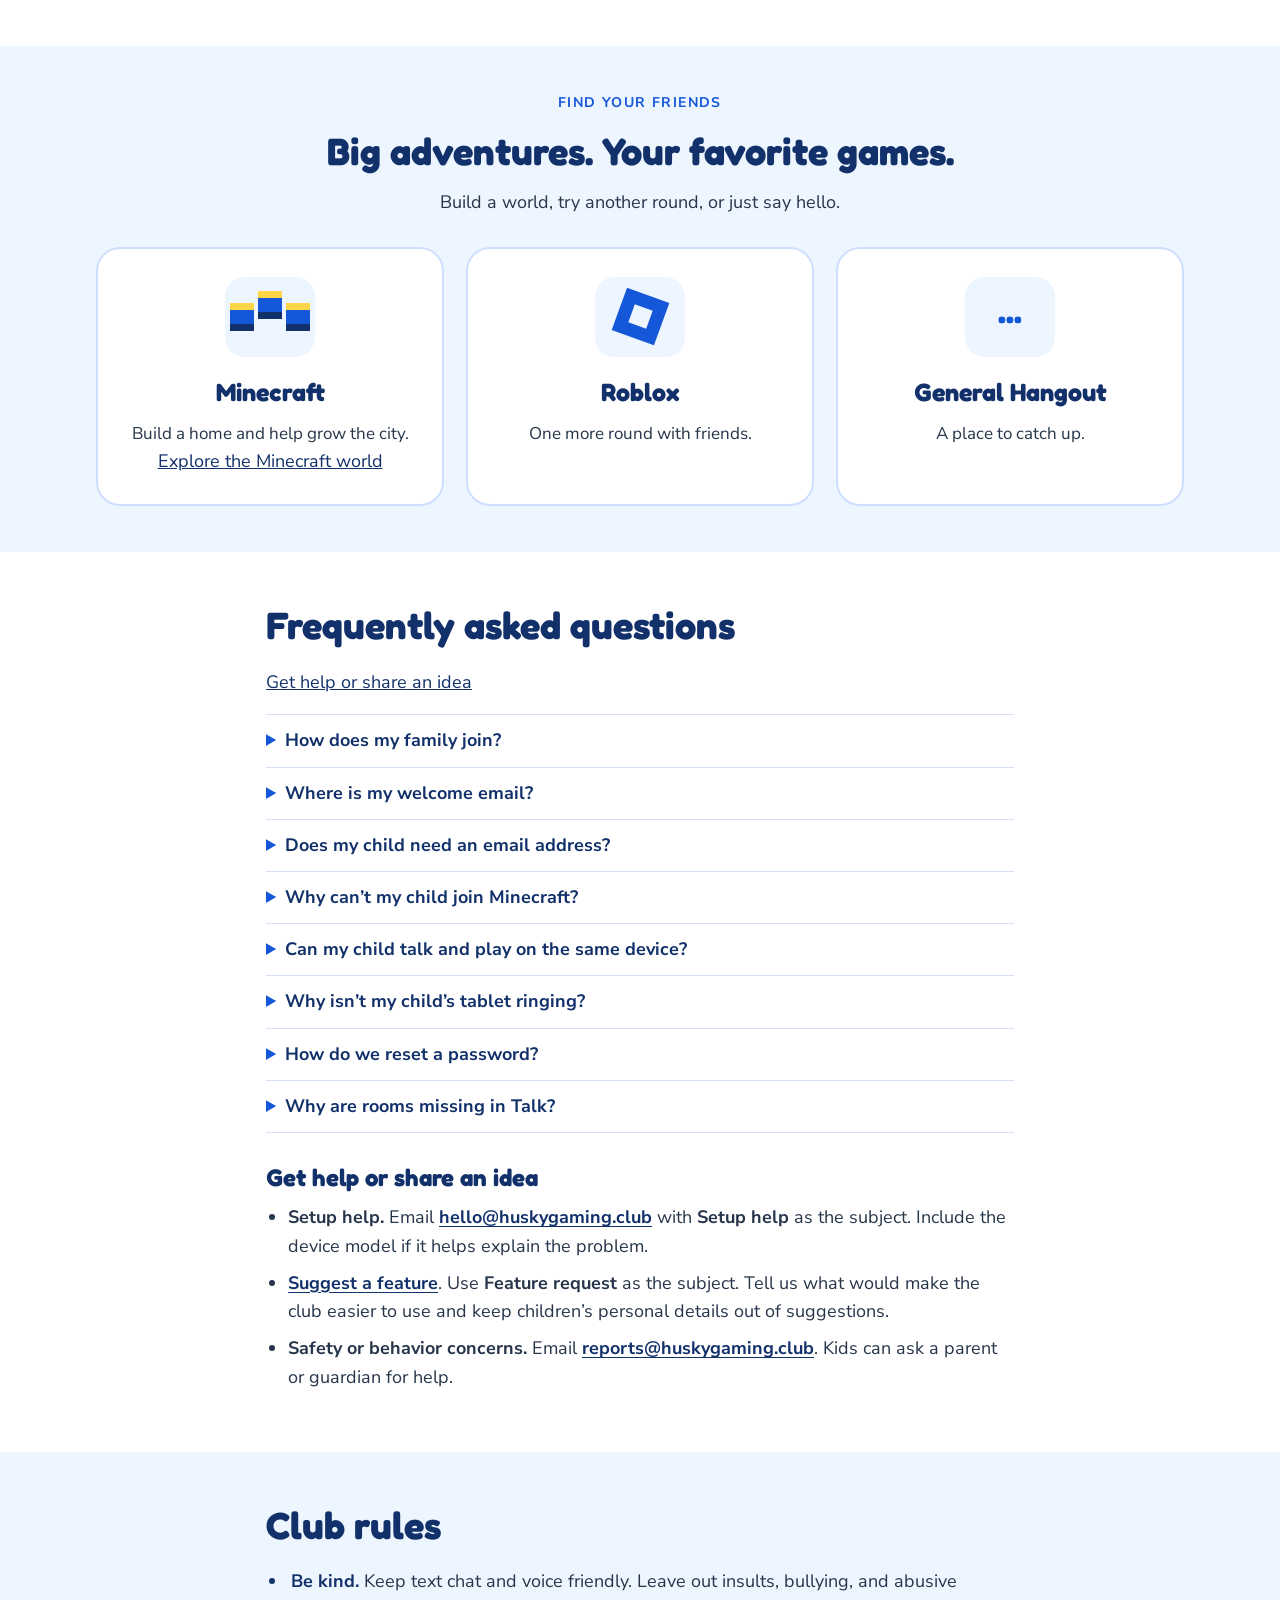
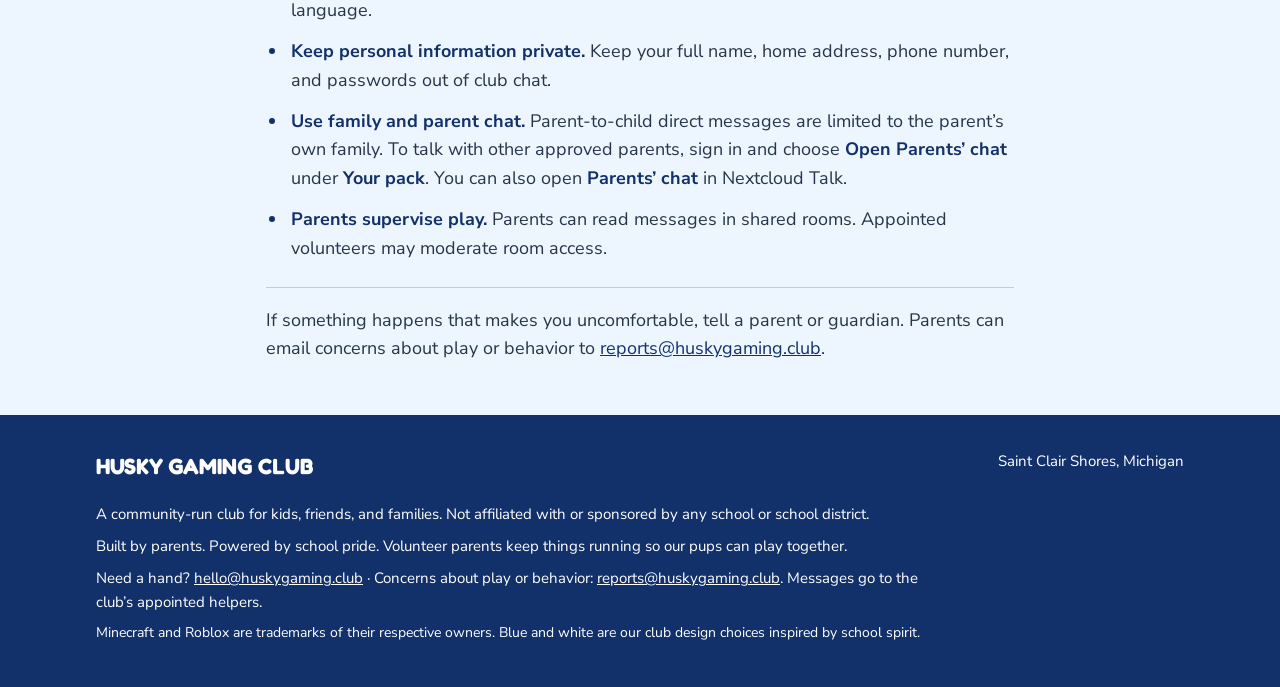
==== commit eb92f3e5: "Describe the planned modern Minecraft skyline" ====
--- a/site/index.html
+++ b/site/index.html
@@ -83,7 +83,7 @@
     <p class="report-note">Appointed volunteers may moderate room access. Email concerns about play or behavior to <a href="mailto:reports@huskygaming.club">reports@huskygaming.club</a>. For privacy questions, corrections, or account removal, email <a href="mailto:hello@huskygaming.club">hello@huskygaming.club</a>.</p>
   </div>
 </section>
-<section id="club" class="club-section" aria-labelledby="club-title"><div class="wrap"><div class="section-heading"><p class="eyebrow">FIND YOUR FRIENDS</p><h2 id="club-title">Big adventures. Your favorite games.</h2><p>Build a world, try another round, or just say hello.</p></div><div class="games"><article class="game"><div class="tile blocks" aria-hidden="true"><i></i><i></i><i></i></div><h3>Minecraft</h3><p>Build a home and help grow the capital.</p><a href="./minecraft/">Explore the Minecraft world</a></article><article class="game"><div class="tile roblox" aria-hidden="true"><i></i></div><h3>Roblox</h3><p>One more round with friends.</p></article><article class="game"><div class="tile chat" aria-hidden="true">···</div><h3>General Hangout</h3><p>A place to catch up.</p></article></div></div></section>
+<section id="club" class="club-section" aria-labelledby="club-title"><div class="wrap"><div class="section-heading"><p class="eyebrow">FIND YOUR FRIENDS</p><h2 id="club-title">Big adventures. Your favorite games.</h2><p>Build a world, try another round, or just say hello.</p></div><div class="games"><article class="game"><div class="tile blocks" aria-hidden="true"><i></i><i></i><i></i></div><h3>Minecraft</h3><p>Build a home and help grow the city.</p><a href="./minecraft/">Explore the Minecraft world</a></article><article class="game"><div class="tile roblox" aria-hidden="true"><i></i></div><h3>Roblox</h3><p>One more round with friends.</p></article><article class="game"><div class="tile chat" aria-hidden="true">···</div><h3>General Hangout</h3><p>A place to catch up.</p></article></div></div></section>
 <section id="faq" class="info-section" aria-labelledby="faq-title">
   <div class="wrap info-inner">
     <h2 id="faq-title">Frequently asked questions</h2>
